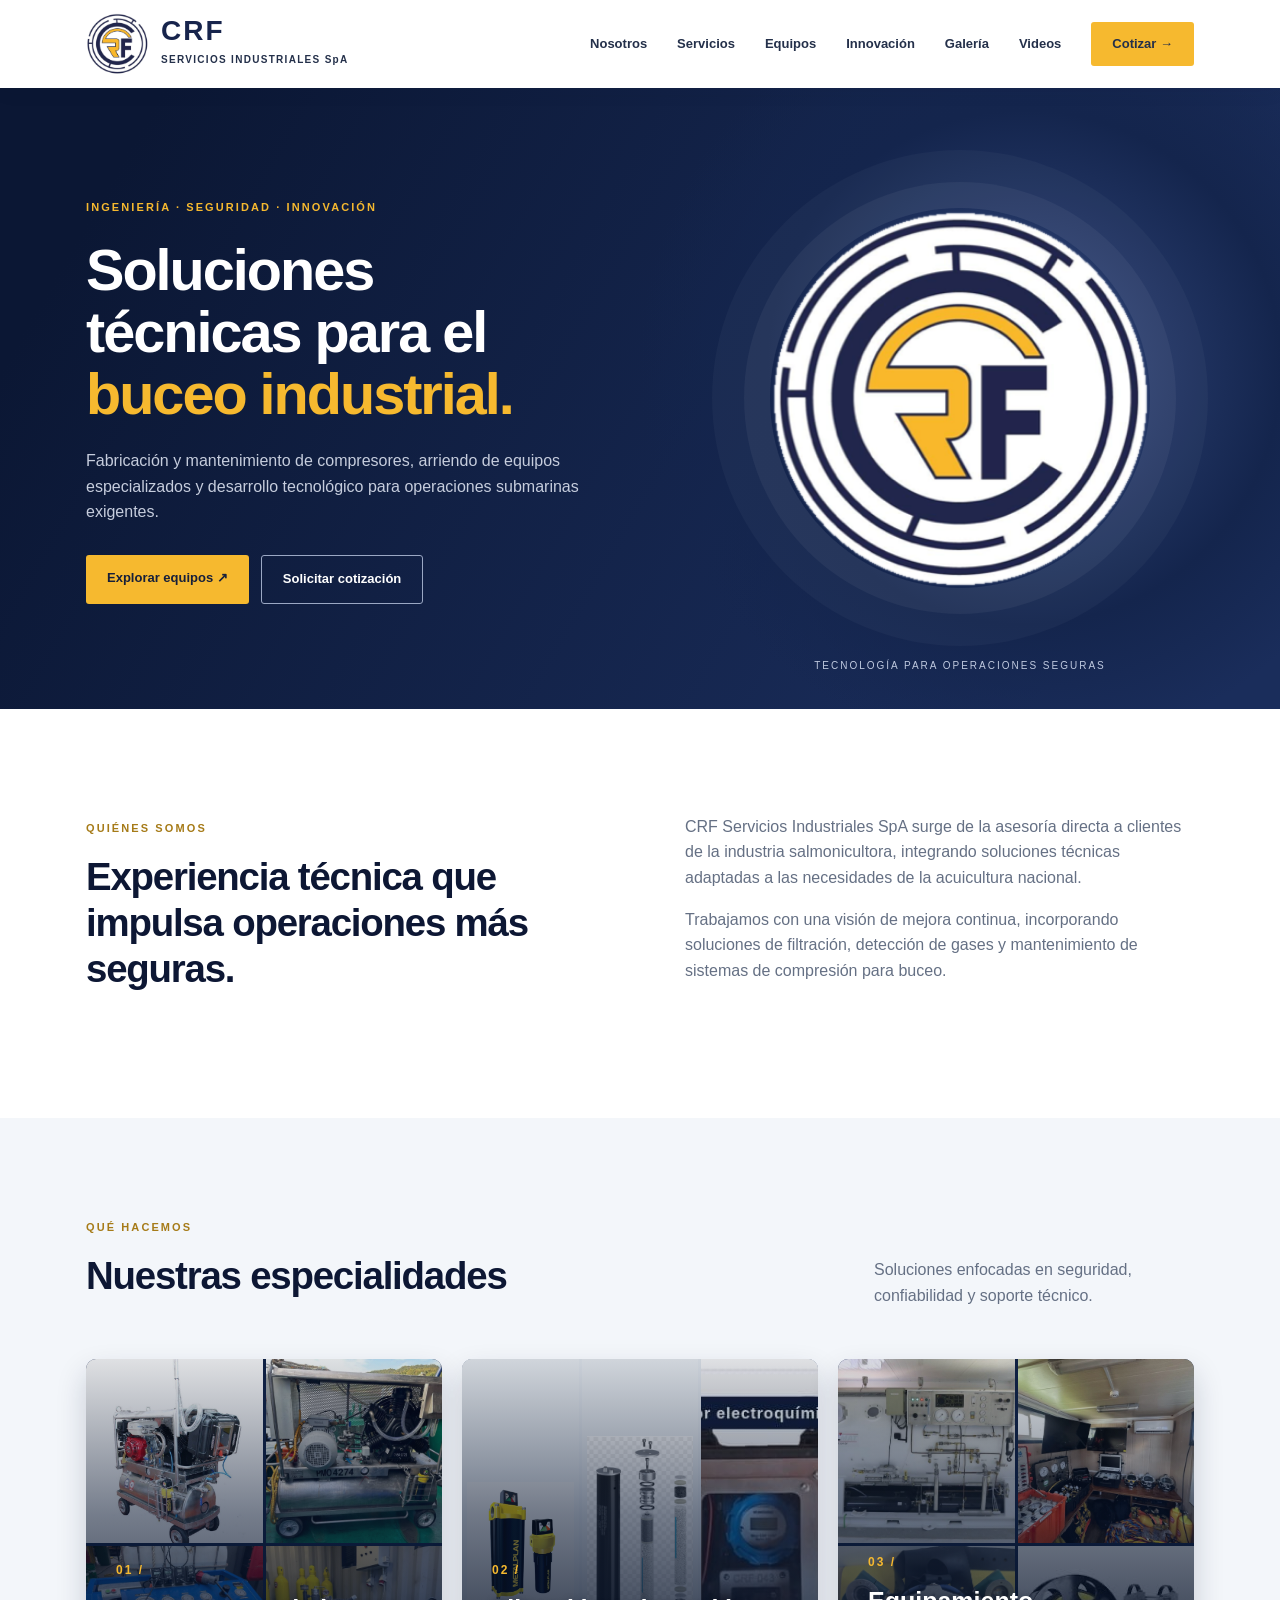
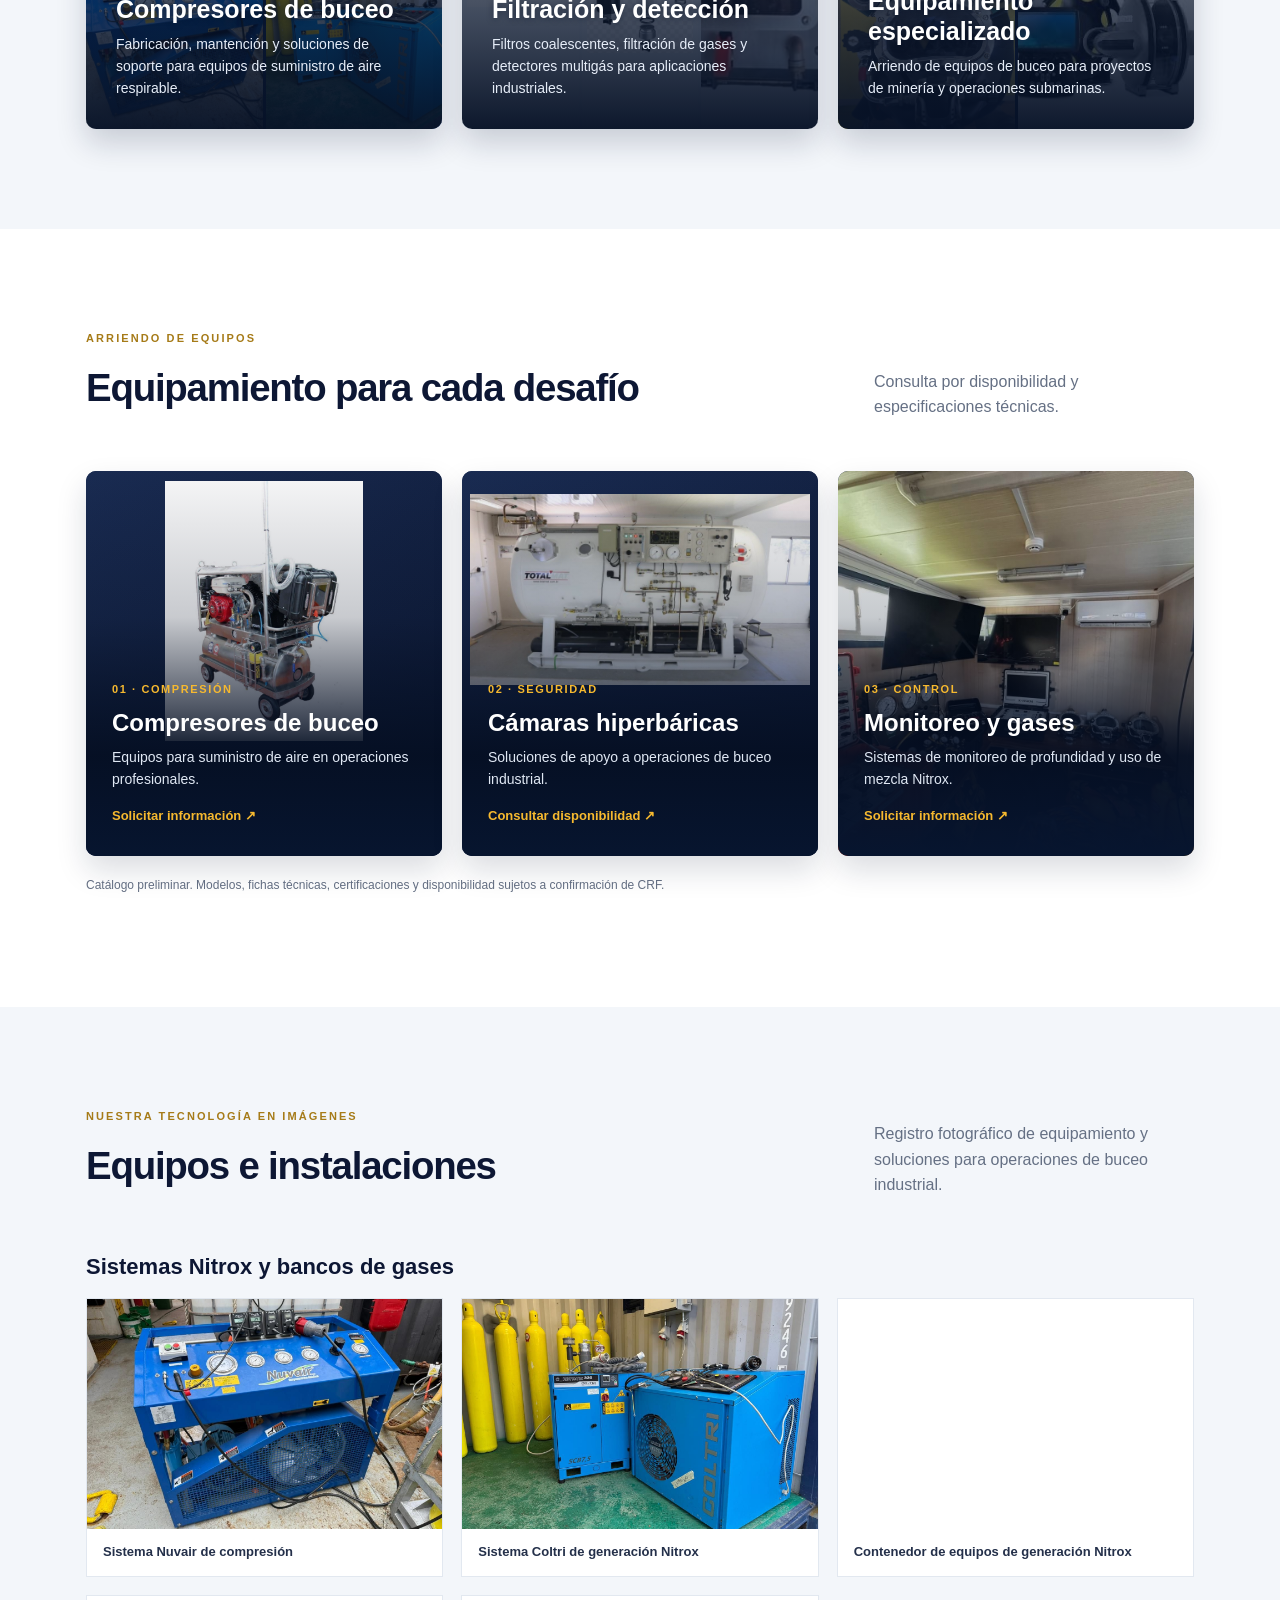
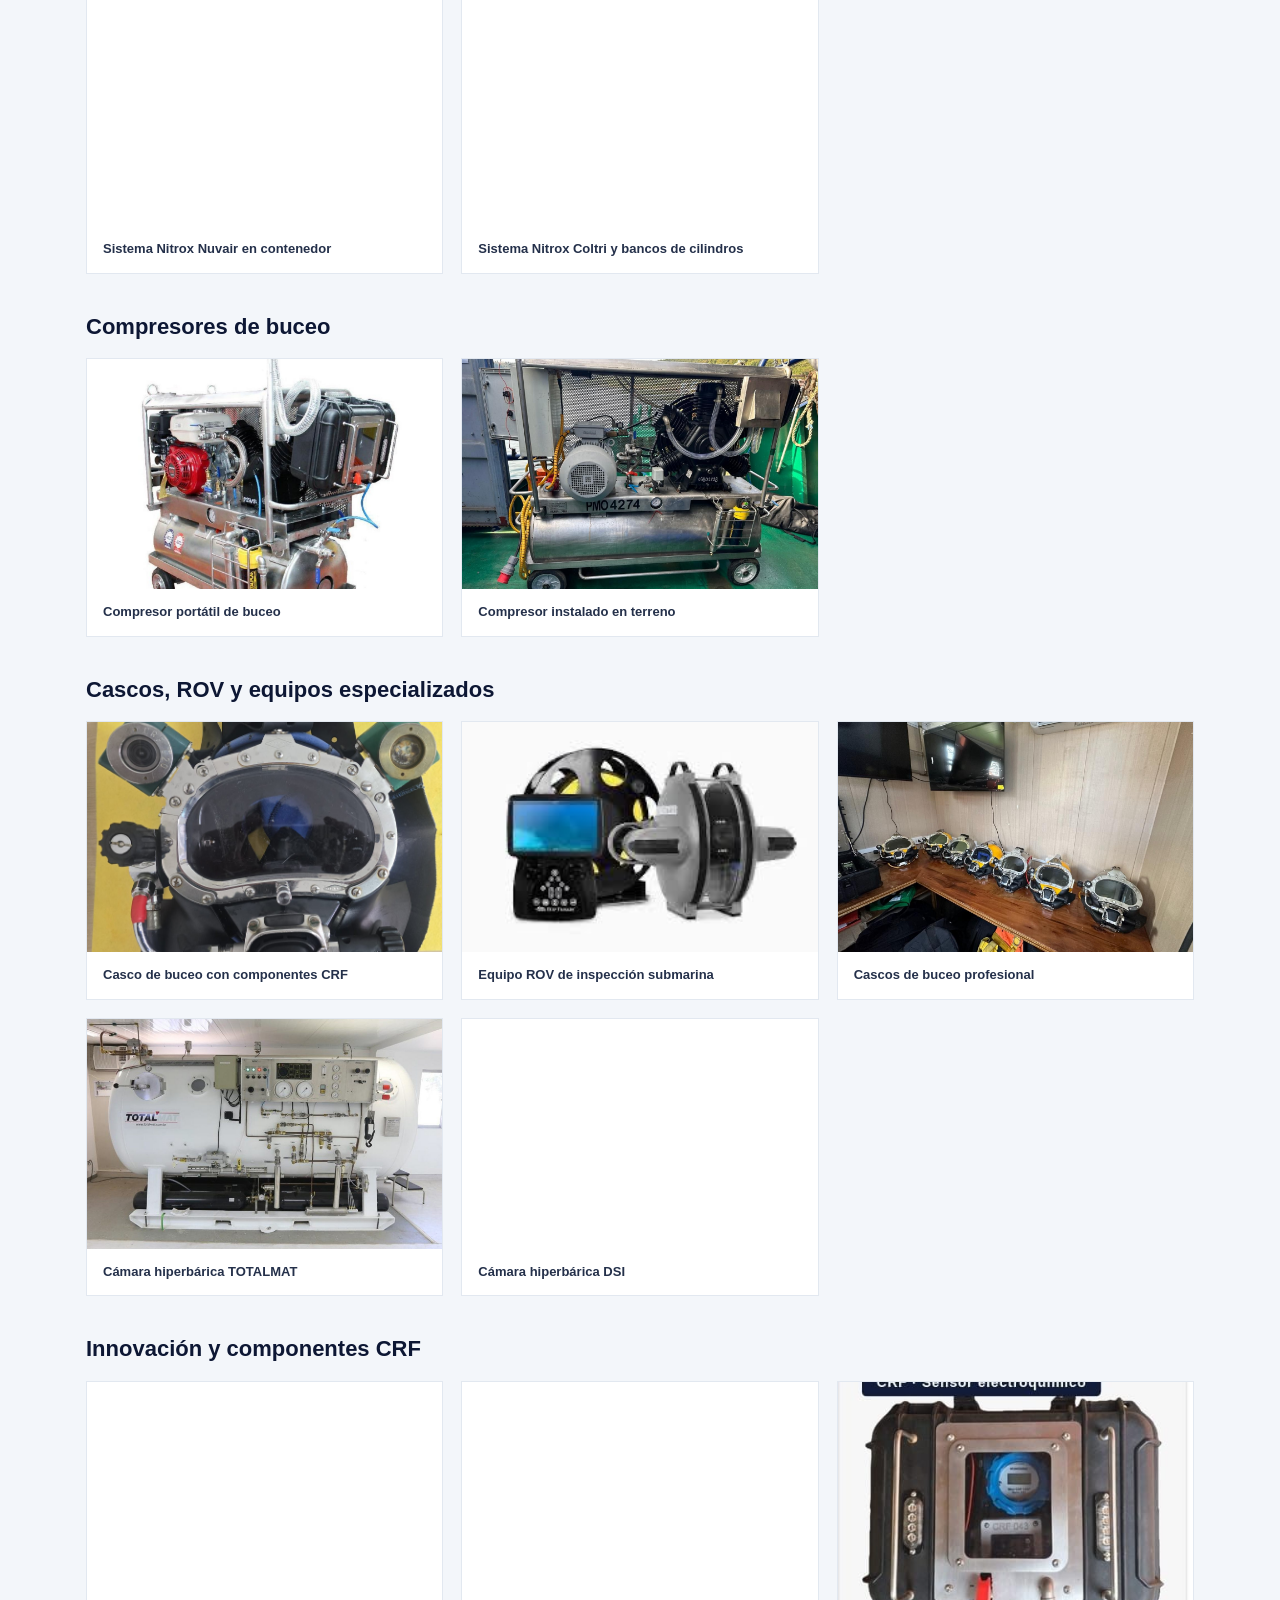
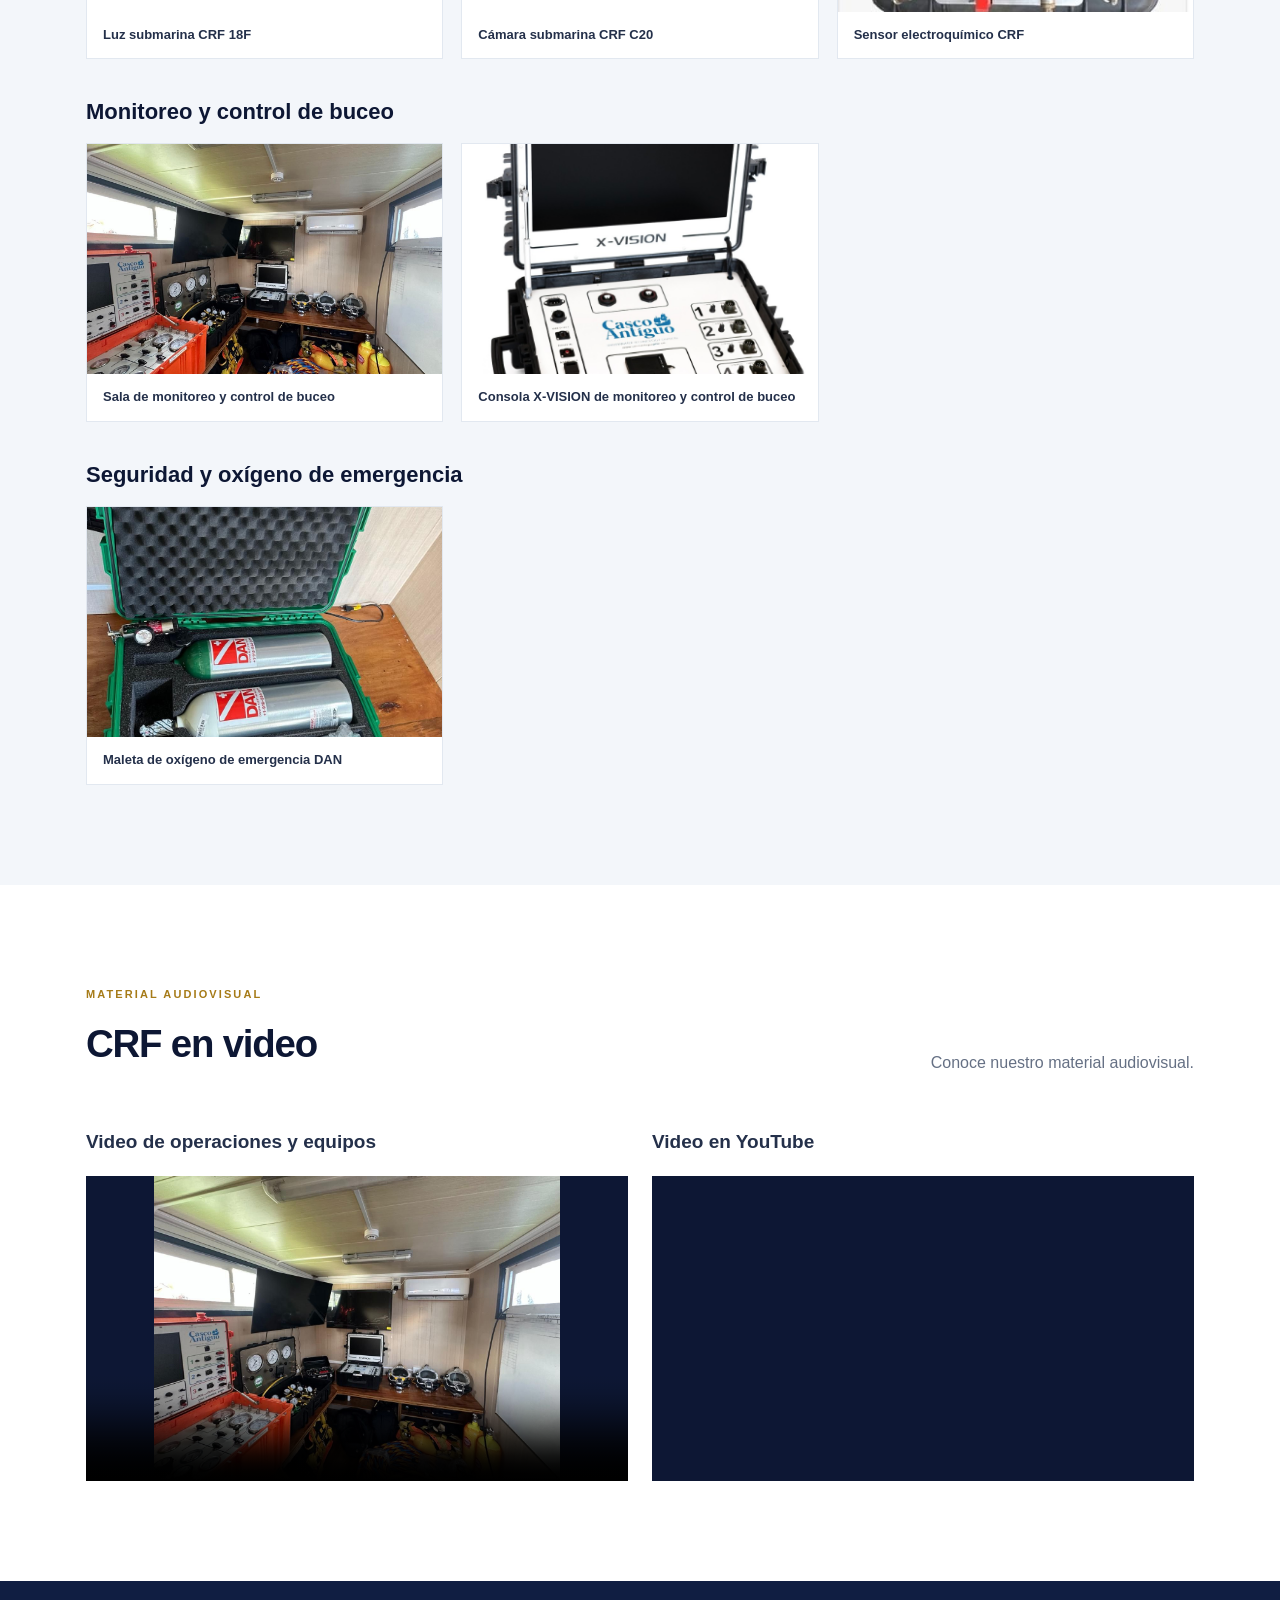
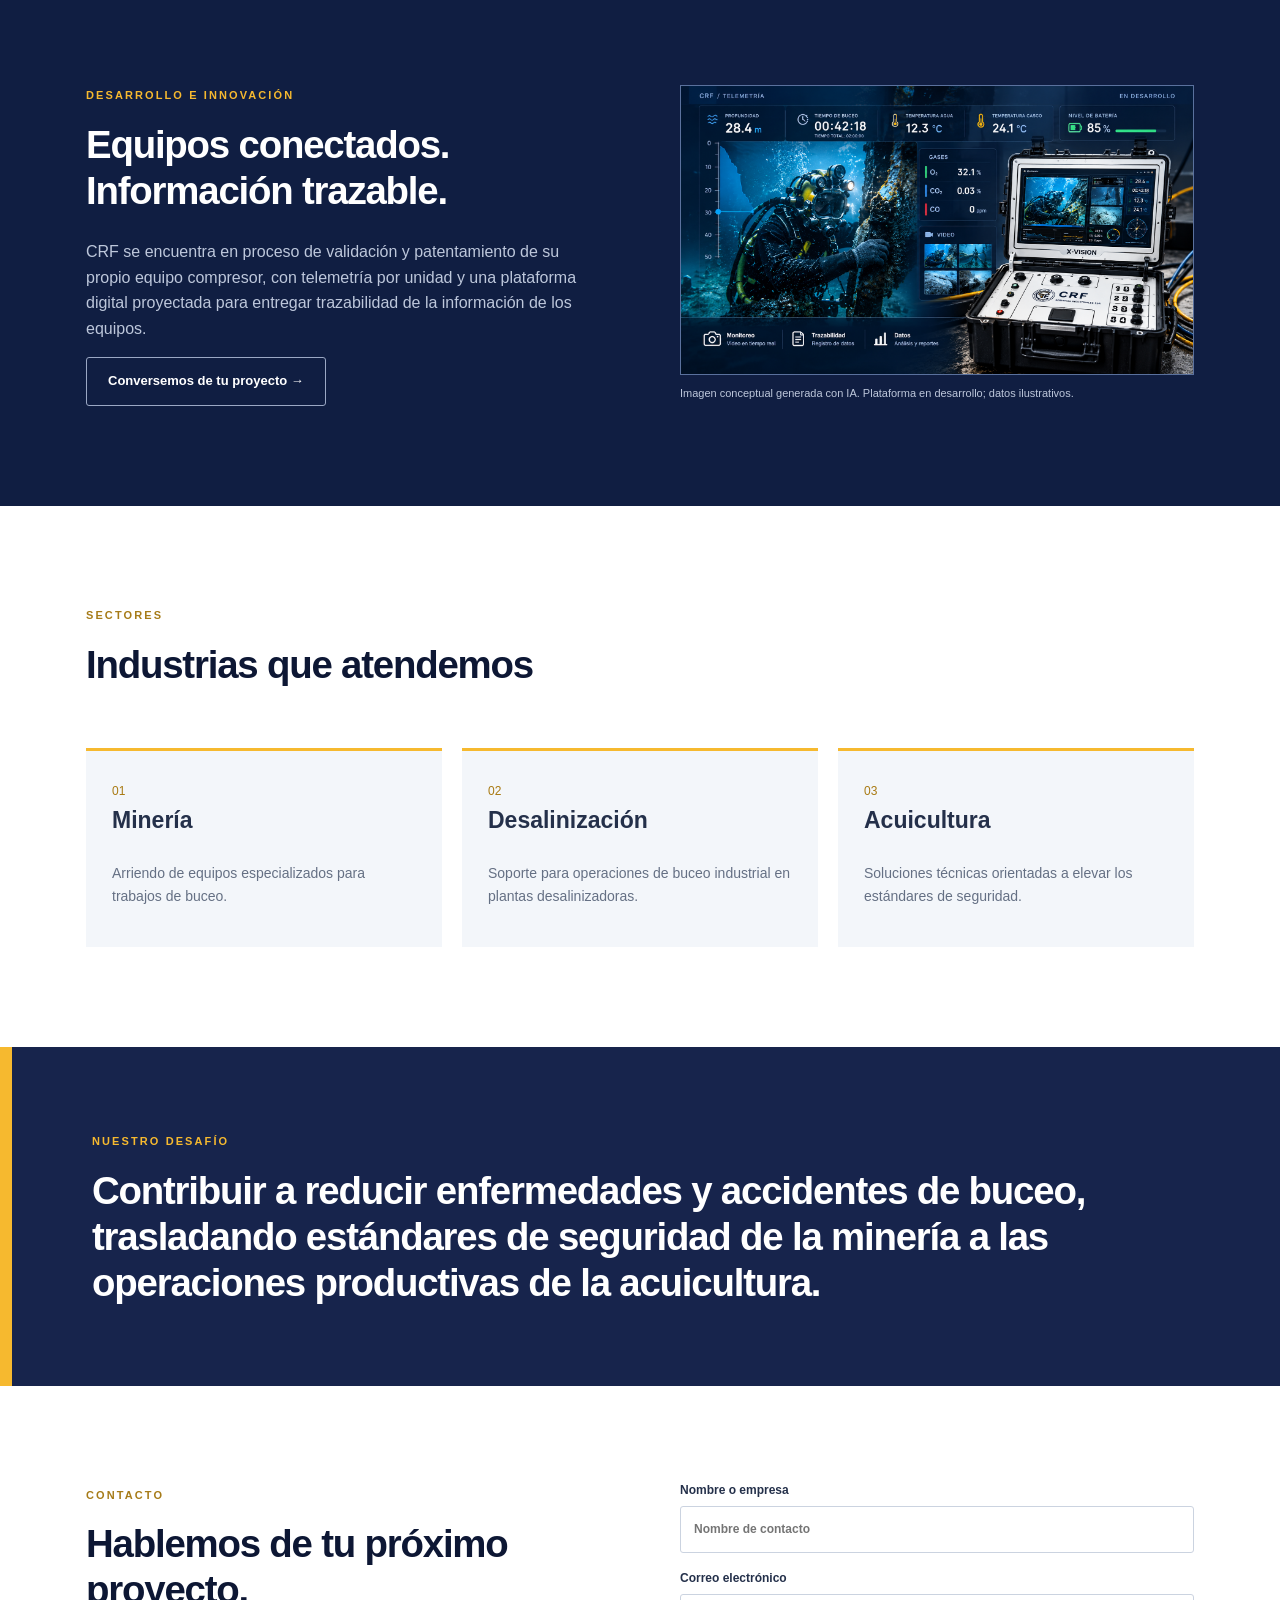
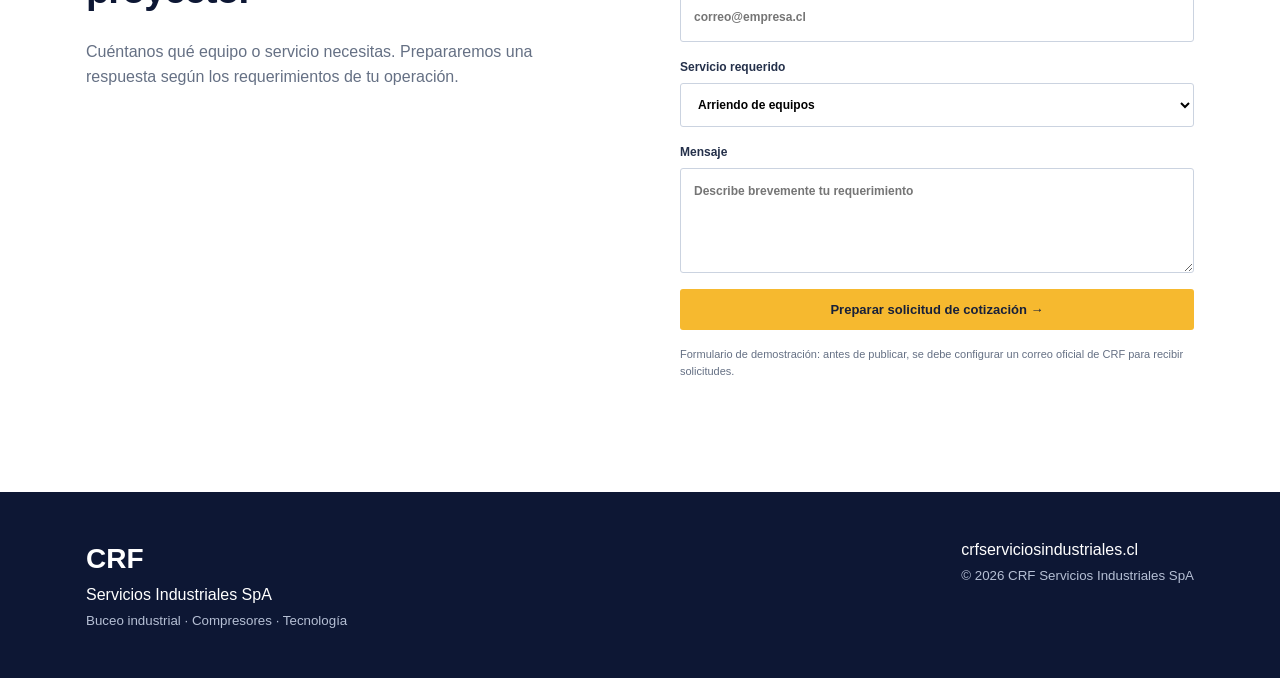
==== index.html @ ddd0cdd2 "Corrección nombres sistemas de filtración Coltri y METALPLAN" ====
<!DOCTYPE html>

<html lang="es"><head><meta charset="utf-8"/><meta content="width=device-width,initial-scale=1" name="viewport"/><meta content="CRF Servicios Industriales SpA: soluciones de buceo industrial, arriendo de equipos, compresores e innovación para minería, desalinizadoras y acuicultura." name="description"/><title>CRF Servicios Industriales SpA | Soluciones para buceo industrial</title><link href="logo-crf.png" rel="icon" type="image/png"/><link href="styles.css" rel="stylesheet"/></head>
<body><header class="header"><a class="brand" href="#inicio"><img alt="Logotipo CRF" src="logo-crf.png"/><span><b>CRF</b><small>SERVICIOS INDUSTRIALES SpA</small></span></a><button aria-expanded="false" aria-label="Abrir menú" class="menu">☰</button><nav id="nav"><a href="#nosotros">Nosotros</a><a href="#servicios">Servicios</a><a href="#equipos">Equipos</a><a href="#innovacion">Innovación</a><a href="#galeria">Galería</a><a href="#videos">Videos</a><a class="navcta" href="#contacto">Cotizar →</a></nav></header>
<main><section class="hero" id="inicio"><div class="hero-content"><span class="eyebrow">INGENIERÍA · SEGURIDAD · INNOVACIÓN</span><h1>Soluciones técnicas para el <em>buceo industrial.</em></h1><p>Fabricación y mantenimiento de compresores, arriendo de equipos especializados y desarrollo tecnológico para operaciones submarinas exigentes.</p><div class="actions"><a class="btn primary" href="#equipos">Explorar equipos ↗</a><a class="btn outline" href="#contacto">Solicitar cotización</a></div></div><div aria-hidden="true" class="hero-art"><div class="official-logo"><img alt="" src="logo-crf.png"/></div><span class="art-tag">TECNOLOGÍA PARA OPERACIONES SEGURAS</span></div></section>
<section class="intro wrap" id="nosotros"><div><span class="eyebrow dark">QUIÉNES SOMOS</span><h2>Experiencia técnica que impulsa operaciones más seguras.</h2></div><div><p>CRF Servicios Industriales SpA surge de la asesoría directa a clientes de la industria salmonicultora, integrando soluciones técnicas adaptadas a las necesidades de la acuicultura nacional.</p><p>Trabajamos con una visión de mejora continua, incorporando soluciones de filtración, detección de gases y mantenimiento de sistemas de compresión para buceo.</p></div></section>
<section class="section pale" id="servicios"><div class="wrap"><div class="sectionhead"><div><span class="eyebrow dark">QUÉ HACEMOS</span><h2>Nuestras especialidades</h2></div><p>Soluciones enfocadas en seguridad, confiabilidad y soporte técnico.</p></div><div class="cards"><article class="card service-photo-card"><div class="service-collage"><img alt="" loading="lazy" src="compresor-portatil.jpg"/><img alt="" loading="lazy" src="compresor-terreno.jpg"/><img alt="" loading="lazy" src="nitrox-nuvair.jpg"/><img alt="" loading="lazy" src="nitrox-coltri.jpg"/></div><span class="number">01 /</span><div class="symbol">◉</div><h3>Compresores de buceo</h3><p>Fabricación, mantención y soluciones de soporte para equipos de suministro de aire respirable.</p></article><article class="card service-photo-card"><div class="service-collage filtracion-metalplan"><img alt="Sistema de filtración METALPLAN" title="Sistema de filtración METALPLAN" loading="lazy" src="filtro-metalplan-equipos.png"/><img alt="Sistema de filtración Coltri - componentes internos y elementos filtrantes" title="Sistema de filtración Coltri" loading="lazy" src="filtro-metalplan-despiece.png"/><img alt="Sensor electroquímico CRF" loading="lazy" src="sensor-electroquimico-crf.jpg"/></div><span class="number">02 /</span><div class="symbol">▤</div><h3>Filtración y detección</h3><p>Filtros coalescentes, filtración de gases y detectores multigás para aplicaciones industriales.</p></article><article class="card service-photo-card"><div class="service-collage"><img alt="" loading="lazy" src="camara-hiperbarica.jpg"/><img alt="" loading="lazy" src="sala-control-buceo.jpg"/><img alt="" loading="lazy" src="casco-componentes-crf.jpg"/><img alt="" loading="lazy" src="rov-deep-trekker.jpg"/></div><span class="number">03 /</span><div class="symbol">≋</div><h3>Equipamiento especializado</h3><p>Arriendo de equipos de buceo para proyectos de minería y operaciones submarinas.</p></article></div></div></section>
<section class="section wrap" id="equipos"><div class="sectionhead"><div><span class="eyebrow dark">ARRIENDO DE EQUIPOS</span><h2>Equipamiento para cada desafío</h2></div><p>Consulta por disponibilidad y especificaciones técnicas.</p></div><div class="equipment"><article class="equipment-photo-card"><div class="equipment-visual"><img alt="Compresor portátil de buceo" loading="lazy" src="compresor-portatil.jpg"/></div><div class="equipment-body"><span>01 · COMPRESIÓN</span><h3>Compresores de buceo</h3><p>Equipos para suministro de aire en operaciones profesionales.</p><a href="#contacto">Solicitar información ↗</a></div></article><article class="equipment-photo-card"><div class="equipment-visual"><img alt="Cámara hiperbárica" loading="lazy" src="camara-hiperbarica.jpg"/></div><div class="equipment-body"><span>02 · SEGURIDAD</span><h3>Cámaras hiperbáricas</h3><p>Soluciones de apoyo a operaciones de buceo industrial.</p><a href="#contacto">Consultar disponibilidad ↗</a></div></article><article class="equipment-photo-card"><div class="equipment-visual"><img alt="Sala de monitoreo de buceo" loading="lazy" src="sala-control-buceo.jpg"/></div><div class="equipment-body"><span>03 · CONTROL</span><h3>Monitoreo y gases</h3><p>Sistemas de monitoreo de profundidad y uso de mezcla Nitrox.</p><a href="#contacto">Solicitar información ↗</a></div></article></div><p class="disclaimer">Catálogo preliminar. Modelos, fichas técnicas, certificaciones y disponibilidad sujetos a confirmación de CRF.</p></section>
<section class="section pale" id="galeria"><div class="wrap"><div class="sectionhead"><div><span class="eyebrow dark">NUESTRA TECNOLOGÍA EN IMÁGENES</span><h2>Equipos e instalaciones</h2></div><p>Registro fotográfico de equipamiento y soluciones para operaciones de buceo industrial.</p></div><h3 class="gallery-heading">Sistemas Nitrox y bancos de gases</h3><div class="photo-grid"><figure class="photo-card"><img alt="Sistema Nuvair de compresión" decoding="async" loading="lazy" src="nitrox-nuvair.jpg"/><figcaption>Sistema Nuvair de compresión</figcaption></figure><figure class="photo-card"><img alt="Sistema Coltri de generación Nitrox" decoding="async" loading="lazy" src="nitrox-coltri.jpg"/><figcaption>Sistema Coltri de generación Nitrox</figcaption></figure><figure class="photo-card"><img alt="Contenedor de equipos de generación Nitrox" decoding="async" loading="lazy" src="contenedor-nitrox-equipos.jpg"/><figcaption>Contenedor de equipos de generación Nitrox</figcaption></figure><figure class="photo-card"><img alt="Sistema Nitrox Nuvair en contenedor" decoding="async" loading="lazy" src="contenedor-nitrox-nuvair.jpg"/><figcaption>Sistema Nitrox Nuvair en contenedor</figcaption></figure><figure class="photo-card"><img alt="Sistema Nitrox Coltri y bancos de cilindros" decoding="async" loading="lazy" src="contenedor-coltri-2.jpg"/><figcaption>Sistema Nitrox Coltri y bancos de cilindros</figcaption></figure></div><h3 class="gallery-heading">Compresores de buceo</h3><div class="photo-grid"><figure class="photo-card"><img alt="Compresor portátil de buceo" decoding="async" loading="lazy" src="compresor-portatil.jpg"/><figcaption>Compresor portátil de buceo</figcaption></figure><figure class="photo-card"><img alt="Compresor instalado en terreno" decoding="async" loading="lazy" src="compresor-terreno.jpg"/><figcaption>Compresor instalado en terreno</figcaption></figure></div><h3 class="gallery-heading">Cascos, ROV y equipos especializados</h3><div class="photo-grid"><figure class="photo-card"><img alt="Casco de buceo con componentes CRF" decoding="async" loading="lazy" src="casco-componentes-crf.jpg"/><figcaption>Casco de buceo con componentes CRF</figcaption></figure><figure class="photo-card"><img alt="Equipo ROV de inspección submarina" decoding="async" loading="lazy" src="rov-deep-trekker.jpg"/><figcaption>Equipo ROV de inspección submarina</figcaption></figure><figure class="photo-card"><img alt="Cascos de buceo profesional" decoding="async" loading="lazy" src="cascos-profesionales.jpg"/><figcaption>Cascos de buceo profesional</figcaption></figure><figure class="photo-card"><img alt="Cámara hiperbárica TOTALMAT" decoding="async" loading="lazy" src="camara-hiperbarica.jpg"/><figcaption>Cámara hiperbárica TOTALMAT</figcaption></figure><figure class="photo-card"><img alt="Cámara hiperbárica DSI" decoding="async" loading="lazy" src="camara-dsi.png"/><figcaption>Cámara hiperbárica DSI</figcaption></figure></div><h3 class="gallery-heading">Innovación y componentes CRF</h3><div class="photo-grid"><figure class="photo-card"><img alt="Luz submarina CRF 18F" decoding="async" loading="lazy" src="crf-componente-c18.jpg"/><figcaption>Luz submarina CRF 18F</figcaption></figure><figure class="photo-card"><img alt="Cámara submarina CRF C20" decoding="async" loading="lazy" src="crf-componente-c20.jpg"/><figcaption>Cámara submarina CRF C20</figcaption></figure><figure class="photo-card"><img alt="Sensor electroquímico CRF" decoding="async" loading="lazy" src="sensor-electroquimico-crf.jpg"/><figcaption>Sensor electroquímico CRF</figcaption></figure></div><h3 class="gallery-heading">Monitoreo y control de buceo</h3><div class="photo-grid"><figure class="photo-card"><img alt="Sala de monitoreo y control de buceo" decoding="async" loading="lazy" src="sala-control-buceo.jpg"/><figcaption>Sala de monitoreo y control de buceo</figcaption></figure><figure class="photo-card"><img alt="Consola X-VISION de monitoreo y control de buceo" decoding="async" loading="lazy" src="control-xvision.png"/><figcaption>Consola X-VISION de monitoreo y control de buceo</figcaption></figure></div><h3 class="gallery-heading">Seguridad y oxígeno de emergencia</h3><div class="photo-grid"><figure class="photo-card"><img alt="Maleta de oxígeno de emergencia DAN" decoding="async" loading="lazy" src="maleta-oxigeno-dan.jpg"/><figcaption>Maleta de oxígeno de emergencia DAN</figcaption></figure></div></div></section><section class="section wrap" id="videos"><div class="sectionhead"><div><span class="eyebrow dark">MATERIAL AUDIOVISUAL</span><h2>CRF en video</h2></div><p>Conoce nuestro material audiovisual.</p></div><div class="video-grid"><article><h3>Video de operaciones y equipos</h3><video controls="" playsinline="" poster="sala-control-buceo.jpg" preload="none"><source src="video-crf.mp4" type="video/mp4"/>Tu navegador no admite este video.</video></article><article><h3>Video en YouTube</h3><div class="video-frame"><iframe allow="accelerometer; autoplay; clipboard-write; encrypted-media; gyroscope; picture-in-picture; web-share" allowfullscreen="" loading="lazy" referrerpolicy="strict-origin-when-cross-origin" src="https://www.youtube-nocookie.com/embed/SJFTPEprJG4" title="Video CRF en YouTube"></iframe></div></article></div></section><section class="innovation" id="innovacion"><div class="wrap innovation-grid"><div><span class="eyebrow">DESARROLLO E INNOVACIÓN</span><h2>Equipos conectados. Información trazable.</h2><p>CRF se encuentra en proceso de validación y patentamiento de su propio equipo compresor, con telemetría por unidad y una plataforma digital proyectada para entregar trazabilidad de la información de los equipos.</p><a class="btn outline" href="#contacto">Conversemos de tu proyecto →</a></div><div class="telemetry telemetry-image"><img alt="Visualización conceptual de telemetría: profundidad, tiempo de buceo, temperatura y datos operativos" src="telemetria-conceptual.png"/><p class="concept-note">Imagen conceptual generada con IA. Plataforma en desarrollo; datos ilustrativos.</p></div></div></section>
<section class="section wrap"><div class="sectionhead"><div><span class="eyebrow dark">SECTORES</span><h2>Industrias que atendemos</h2></div></div><div class="industries"><div><span>01</span><h3>Minería</h3><p>Arriendo de equipos especializados para trabajos de buceo.</p></div><div><span>02</span><h3>Desalinización</h3><p>Soporte para operaciones de buceo industrial en plantas desalinizadoras.</p></div><div><span>03</span><h3>Acuicultura</h3><p>Soluciones técnicas orientadas a elevar los estándares de seguridad.</p></div></div></section>
<section class="mission"><div class="wrap"><span class="eyebrow">NUESTRO DESAFÍO</span><h2>Contribuir a reducir enfermedades y accidentes de buceo, trasladando estándares de seguridad de la minería a las operaciones productivas de la acuicultura.</h2></div></section>
<section class="section wrap contact" id="contacto"><div><span class="eyebrow dark">CONTACTO</span><h2>Hablemos de tu próximo proyecto.</h2><p>Cuéntanos qué equipo o servicio necesitas. Prepararemos una respuesta según los requerimientos de tu operación.</p></div><form id="contact-form"><label>Nombre o empresa<input name="nombre" placeholder="Nombre de contacto" required=""/></label><label>Correo electrónico<input name="correo" placeholder="correo@empresa.cl" required="" type="email"/></label><label>Servicio requerido<select name="servicio"><option>Arriendo de equipos</option><option>Compresores y mantenimiento</option><option>Filtración y detección de gases</option><option>Proyecto industrial</option><option>Otro servicio</option></select></label><label>Mensaje<textarea name="mensaje" placeholder="Describe brevemente tu requerimiento" required="" rows="4"></textarea></label><button class="btn primary" type="submit">Preparar solicitud de cotización →</button><p class="formnote">Formulario de demostración: antes de publicar, se debe configurar un correo oficial de CRF para recibir solicitudes.</p></form></section></main>
<footer><div class="wrap footergrid"><div><strong>CRF</strong><p>Servicios Industriales SpA</p><small>Buceo industrial · Compresores · Tecnología</small></div><div><p>crfserviciosindustriales.cl</p><small>© <span id="year"></span> CRF Servicios Industriales SpA</small></div></div></footer><script src="script.js"></script></body></html>
---- styles.css ----
:root{--navy:#17244c;--dark:#0d1734;--gold:#f6b92f;--text:#24304a;--muted:#657084;--pale:#f3f6fa}*{box-sizing:border-box}html{scroll-behavior:smooth}body{margin:0;font-family:Arial,Helvetica,sans-serif;color:var(--text);line-height:1.6}a{text-decoration:none;color:inherit}.wrap{max-width:1160px;margin:auto;padding-left:26px;padding-right:26px}.header{height:88px;display:flex;align-items:center;justify-content:space-between;padding:0 max(26px,calc((100vw - 1108px)/2));background:white;position:sticky;top:0;z-index:10;box-shadow:0 2px 20px #0c193510}.brand{display:flex;align-items:center;gap:12px}.brand img{height:63px;width:63px;object-fit:contain}.brand b{font-size:28px;letter-spacing:2px;color:var(--navy);display:block;line-height:1}.brand small{font-size:10px;font-weight:700;letter-spacing:1.3px}nav{display:flex;align-items:center;gap:30px;font-size:13px;font-weight:700}nav a:hover{color:#b17c08}.navcta{background:var(--gold);padding:12px 21px;border-radius:3px}.menu{display:none}.hero{min-height:580px;background:linear-gradient(120deg,#0b1734 10%,#1a2d5b 85%);color:white;display:grid;grid-template-columns:1fr 1fr;overflow:hidden}.hero-content{max-width:610px;padding:105px 30px 105px max(26px,calc((100vw - 1108px)/2));z-index:1}.eyebrow{color:var(--gold);font-size:11px;font-weight:800;letter-spacing:2.1px}.eyebrow.dark{color:#a67b18}h1,h2,h3,p{margin-top:0}h1{font-size:clamp(42px,4.5vw,68px);line-height:1.08;letter-spacing:-2px;margin:20px 0 23px}h1 em{font-style:normal;color:var(--gold)}.hero p{color:#c6cddd;max-width:510px}.actions{display:flex;gap:12px;margin-top:30px;flex-wrap:wrap}.btn{display:inline-block;border:0;border-radius:3px;padding:13px 21px;font-weight:800;font-size:13px;cursor:pointer}.primary{background:var(--gold);color:#17203a}.outline{border:1px solid #9ba8c4;color:white;background:transparent}.hero-art{position:relative;display:grid;place-items:center;background:radial-gradient(circle at 60% 45%,#344a80 0,#14254d 50%,transparent 75%)}.rings{height:370px;width:370px;border:2px solid #ffffff40;border-radius:50%;display:grid;place-items:center;box-shadow:0 0 0 35px #ffffff08,0 0 0 75px #ffffff05}.core{width:280px;height:280px;border:30px solid var(--gold);border-left-color:#ffffff25;border-radius:50%;display:flex;align-items:center;justify-content:center;flex-direction:column;font-size:70px;font-weight:900;letter-spacing:-5px}.core span{font-size:11px;letter-spacing:4px}.art-tag{position:absolute;bottom:35px;font-size:10px;letter-spacing:2px;color:#bfc9df}.intro{display:grid;grid-template-columns:1fr 1fr;gap:90px;padding-top:105px;padding-bottom:100px}.intro p{color:var(--muted)}h2{font-size:clamp(30px,3vw,44px);line-height:1.2;letter-spacing:-1.2px;margin:15px 0 25px;color:var(--dark)}.section{padding-top:95px;padding-bottom:100px}.pale{background:var(--pale)}.sectionhead{display:flex;align-items:end;justify-content:space-between;gap:40px;margin-bottom:35px}.sectionhead p{max-width:320px;color:var(--muted)}.cards,.equipment,.industries{display:grid;grid-template-columns:repeat(3,1fr);gap:20px}.card{background:white;border:1px solid #e6eaf1;padding:32px;min-height:275px}.number,.equipment-body span{font-size:11px;letter-spacing:1.6px;font-weight:800;color:#a87911}.symbol{font-size:48px;color:var(--navy);margin:25px 0 10px}.card h3,.equipment h3{font-size:21px;color:var(--dark);line-height:1.2}.card p,.equipment p{font-size:14px;color:var(--muted)}.equipment article{border:1px solid #e5e9ef}.equipment-visual{height:190px;background:linear-gradient(145deg,#172650,#354b7e);color:var(--gold);display:grid;place-items:center;font-size:100px}.equipment-body{padding:24px}.equipment-body a{font-size:13px;font-weight:800;color:var(--navy)}.disclaimer{font-size:12px;color:var(--muted);margin-top:20px}.innovation{background:#101e42;color:white;padding:100px 0}.innovation-grid{display:grid;grid-template-columns:1fr 1fr;gap:80px;align-items:center}.innovation h2,.mission h2{color:white}.innovation p{color:#bdc7db}.telemetry{border:1px solid #5a719d;background:#1b2d55;padding:30px;min-height:330px}.telemetry-top,.telemetry-bottom{display:flex;justify-content:space-between;gap:12px;font-size:10px;letter-spacing:1px;color:#a7b8d5}.pulse{text-align:center;font-size:140px;color:var(--gold);line-height:1.8}.industries>div{border-top:3px solid var(--gold);padding:26px;background:var(--pale)}.industries span{font-size:12px;color:#a87911}.industries h3{font-size:23px}.industries p{color:var(--muted);font-size:14px}.mission{background:var(--navy);padding:80px 0;border-left:12px solid var(--gold)}.mission h2{max-width:1000px;font-size:clamp(27px,3vw,39px);margin-bottom:0}.contact{display:grid;grid-template-columns:1fr 1fr;gap:80px}.contact p{color:var(--muted)}form{display:grid;gap:16px}label{font-size:12px;font-weight:800;display:grid;gap:6px}input,textarea,select{font:inherit;padding:13px;border:1px solid #cbd3e0;border-radius:3px;width:100%;background:white}form .btn{text-align:center}.formnote{font-size:11px}footer{background:#0d1734;color:white;padding:45px 0}.footergrid{display:flex;justify-content:space-between;gap:20px}footer strong{font-size:28px}footer p{margin:0}footer small{color:#b5bfd4}@media(max-width:800px){.header{height:75px}.brand img{height:52px;width:52px}.menu{display:block;background:transparent;border:0;font-size:27px;color:var(--navy)}nav{display:none;position:absolute;top:75px;left:0;right:0;background:white;padding:24px;flex-direction:column;align-items:start;box-shadow:0 10px 20px #0002}nav.open{display:flex}.hero{grid-template-columns:1fr}.hero-content{padding:75px 26px}.hero-art{min-height:300px}.rings{height:220px;width:220px}.core{height:170px;width:170px;border-width:18px;font-size:45px}.core span{font-size:8px}.intro,.innovation-grid,.contact{grid-template-columns:1fr;gap:30px}.intro{padding-top:75px;padding-bottom:70px}.section{padding-top:70px;padding-bottom:70px}.cards,.equipment,.industries{grid-template-columns:1fr}.sectionhead{display:block}.footergrid{display:block}}

/* Logotipo oficial CRF */
.official-logo{width:min(380px,78%);aspect-ratio:1;background:transparent;border-radius:50%;display:grid;place-items:center;padding:0;box-shadow:0 0 0 26px #ffffff0c,0 0 0 58px #ffffff08}
.official-logo img{width:100%;height:100%;object-fit:contain;display:block}
@media(max-width:800px){.official-logo{width:min(260px,70%);padding:0}}

/* Fotografías y videos CRF: misma paleta corporativa */
.equipment-visual{overflow:hidden}.equipment-visual img{width:100%;height:100%;object-fit:cover;display:block}.gallery-heading{margin:35px 0 14px;font-size:22px;color:var(--dark)}.photo-grid{display:grid;grid-template-columns:repeat(3,minmax(0,1fr));gap:18px}.photo-card{margin:0;background:#fff;border:1px solid #e2e8f0;overflow:hidden}.photo-card img{width:100%;height:230px;object-fit:cover;display:block}.photo-card figcaption{padding:13px 16px;font-size:13px;font-weight:700;color:var(--text)}.video-grid{display:grid;grid-template-columns:repeat(2,minmax(0,1fr));gap:24px}.video-grid article{min-width:0}.video-grid h3{font-size:19px}.video-grid video,.video-frame iframe{display:block;width:100%;aspect-ratio:16/9;border:0;background:var(--dark)}.video-frame{width:100%}@media(max-width:800px){.photo-grid{grid-template-columns:repeat(2,minmax(0,1fr))}.photo-card img{height:180px}.video-grid{grid-template-columns:1fr}nav{gap:18px}}@media(max-width:480px){.photo-grid{grid-template-columns:1fr}.photo-card img{height:230px}}

/* Mejoras CRF: collage de equipos reales, fotografías completas y telemetría */
.service-collage{display:grid;grid-template-columns:repeat(2,minmax(0,1fr));gap:6px;margin-top:18px;overflow:hidden;border-radius:4px}
.service-collage img{width:100%;height:92px;object-fit:cover;background:#edf1f7;display:block}
.service-collage img:only-child{grid-column:span 2}
.equipment-visual{background:#f6f8fb}
.equipment-visual img{object-fit:contain;object-position:center center;padding:5px}
.equipment article:first-child .equipment-visual img{object-fit:contain}
.telemetry-image{padding:0;min-height:0;border:0;background:transparent}
.telemetry-image img{width:100%;height:auto;display:block;border:1px solid #5a719d}
.concept-note{font-size:11px;color:#c6cddd;margin:10px 0 0}
@media(max-width:800px){.service-collage img{height:125px}}


/* CRF: tarjetas fotográficas con imágenes originales de la empresa */
#servicios .cards{align-items:stretch}
#servicios .service-photo-card{position:relative;isolation:isolate;overflow:hidden;display:flex;flex-direction:column;justify-content:flex-end;min-height:370px;padding:30px;border:0;border-radius:10px;background:#112348;color:white;box-shadow:0 14px 30px #101b3830;transition:transform .2s ease,box-shadow .2s ease}
#servicios .service-photo-card:hover{transform:translateY(-3px);box-shadow:0 18px 38px #101b3840}
#servicios .service-photo-card .service-collage{position:absolute;inset:0;z-index:-2;display:grid;grid-template-columns:repeat(2,minmax(0,1fr));grid-auto-rows:1fr;gap:3px;margin:0;border-radius:0;width:100%;height:100%}
#servicios .service-photo-card .service-collage img{width:100%;height:100%;min-height:0;object-fit:cover;background:#162951}
#servicios .service-photo-card .service-collage img:nth-child(1):nth-last-child(2),#servicios .service-photo-card .service-collage img:nth-child(2):last-child{grid-row:1 / 3}
#servicios .service-photo-card:after{content:"";position:absolute;inset:0;z-index:-1;background:linear-gradient(180deg,rgba(7,18,39,.13) 0%,rgba(9,23,49,.56) 42%,rgba(6,17,38,.97) 100%);pointer-events:none}
#servicios .service-photo-card .number{color:var(--gold);font-size:12px;letter-spacing:2px;margin-bottom:14px}
#servicios .service-photo-card .symbol{display:none}
#servicios .service-photo-card h3{color:white;font-size:25px;margin:0 0 10px;text-shadow:0 1px 6px #07122680}
#servicios .service-photo-card p{color:#e6edf8;font-size:14px;line-height:1.55;margin:0}
/* Equipos: imagen a pantalla de tarjeta y texto superpuesto */
#equipos .equipment{align-items:stretch}
#equipos .equipment-photo-card{position:relative;isolation:isolate;display:flex;align-items:flex-end;overflow:hidden;min-height:385px;border:0;border-radius:10px;background:#112348;box-shadow:0 14px 30px #101b3826}
#equipos .equipment-photo-card .equipment-visual{position:absolute;inset:0;height:auto;display:block;z-index:-2;background:linear-gradient(145deg,#1a2c53,#0c1732)}
#equipos .equipment-photo-card .equipment-visual img{width:100%;height:100%;padding:0;object-fit:cover;object-position:center;display:block}
/* Mantener compresor completo, sin cortar la máquina */
#equipos .equipment-photo-card:first-child .equipment-visual img{object-fit:contain;object-position:center 28%;padding:10px 10px 115px}
/* Mostrar cámaras y sistemas sin recortes agresivos */
#equipos .equipment-photo-card:nth-child(2) .equipment-visual img{object-fit:contain;object-position:center 20%;padding:8px 8px 110px}
#equipos .equipment-photo-card:after{content:"";position:absolute;inset:0;z-index:-1;background:linear-gradient(180deg,rgba(5,15,35,.03) 0%,rgba(5,15,35,.22) 38%,rgba(5,15,35,.96) 74%,#07152f 100%);pointer-events:none}
#equipos .equipment-photo-card .equipment-body{padding:26px 26px 28px;width:100%;position:relative}
#equipos .equipment-photo-card .equipment-body span{color:var(--gold)}
#equipos .equipment-photo-card .equipment-body h3{color:white;font-size:24px;margin:8px 0 8px}
#equipos .equipment-photo-card .equipment-body p{color:#e0e8f4;margin-bottom:12px}
#equipos .equipment-photo-card .equipment-body a{color:var(--gold)}
@media(max-width:800px){#servicios .service-photo-card{min-height:350px}#equipos .equipment-photo-card{min-height:380px}}
@media(prefers-reduced-motion:reduce){#servicios .service-photo-card{transition:none}}

/* CRF: elementos filtrantes reales METALPLAN en la tarjeta de filtración */
#servicios .service-photo-card .service-collage.filtracion-metalplan{grid-template-columns:repeat(3,minmax(0,1fr));grid-template-rows:1fr;gap:3px;background:#e9eef4}
#servicios .service-photo-card .service-collage.filtracion-metalplan img{grid-column:auto!important;grid-row:auto!important;width:100%;height:100%;object-fit:contain;object-position:center center;background:#eef2f6;padding:5px}
#servicios .service-photo-card .service-collage.filtracion-metalplan img:last-child{object-fit:cover;padding:0}
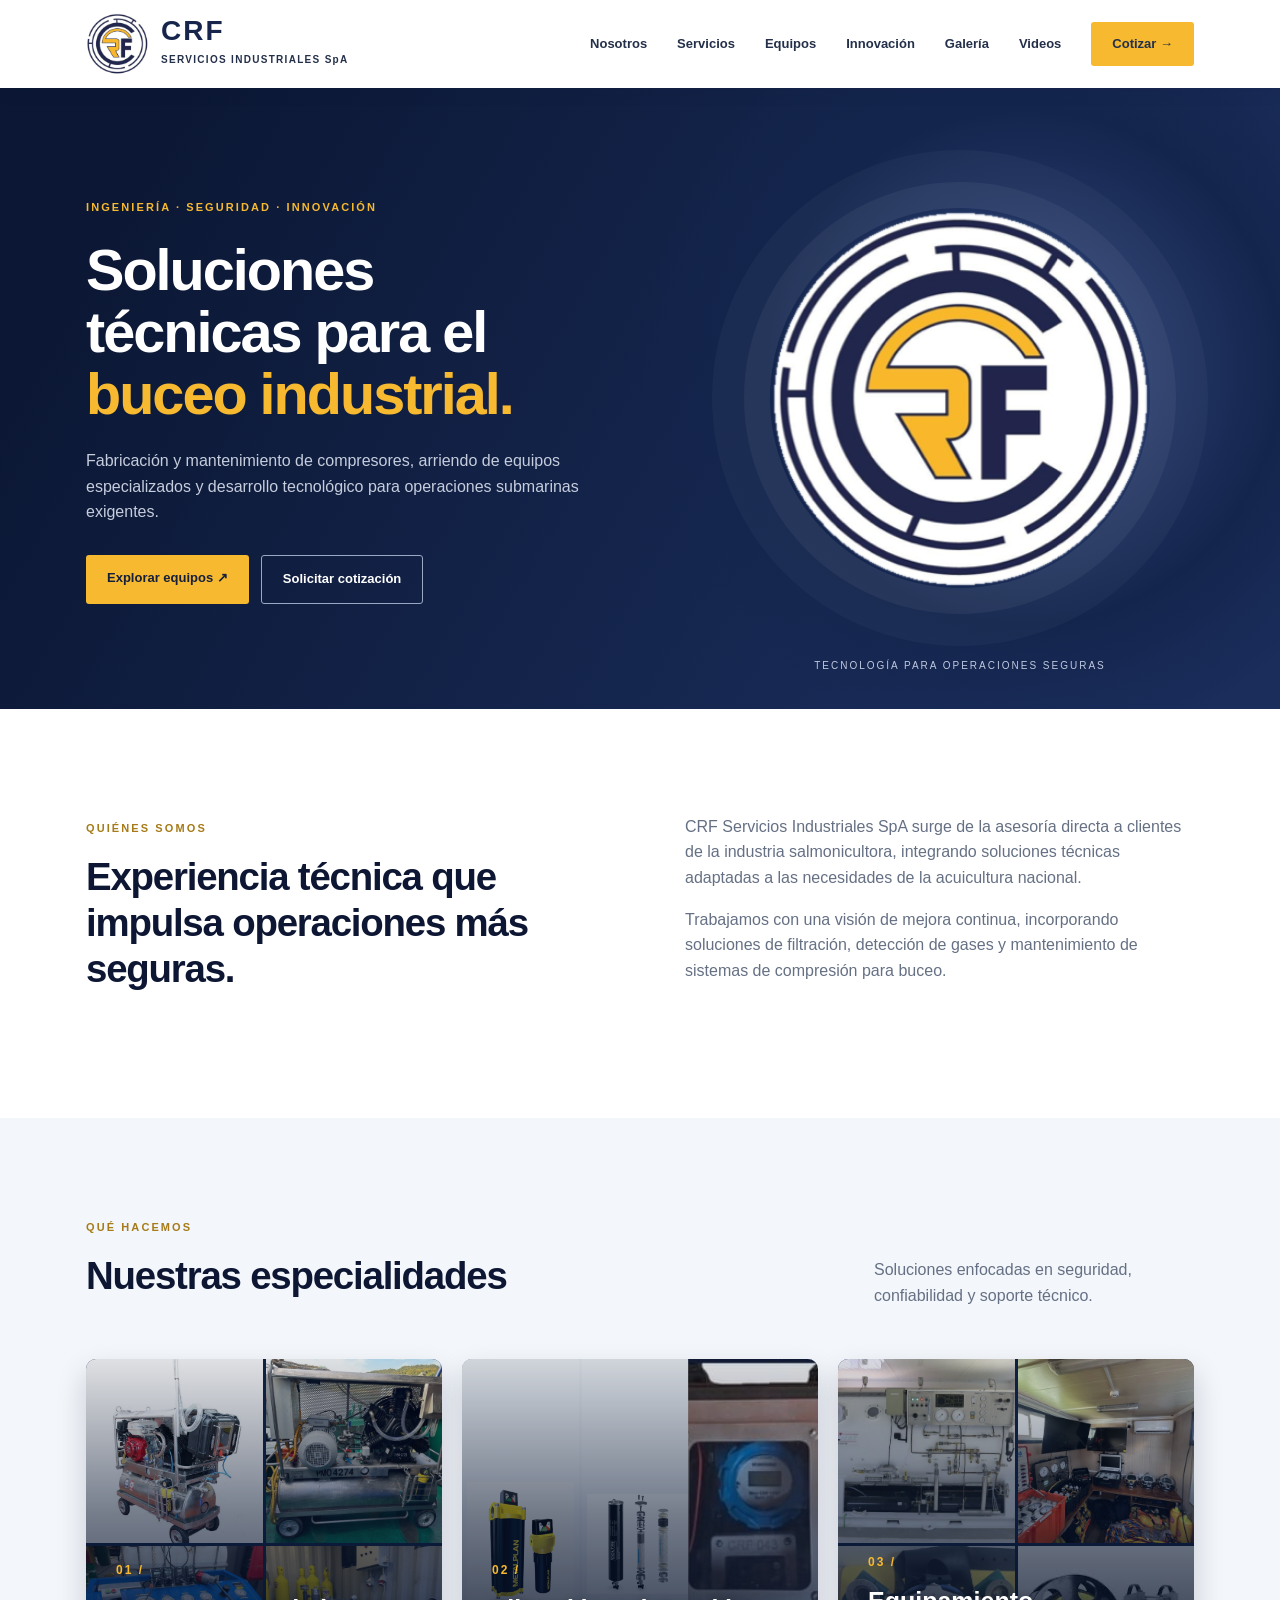
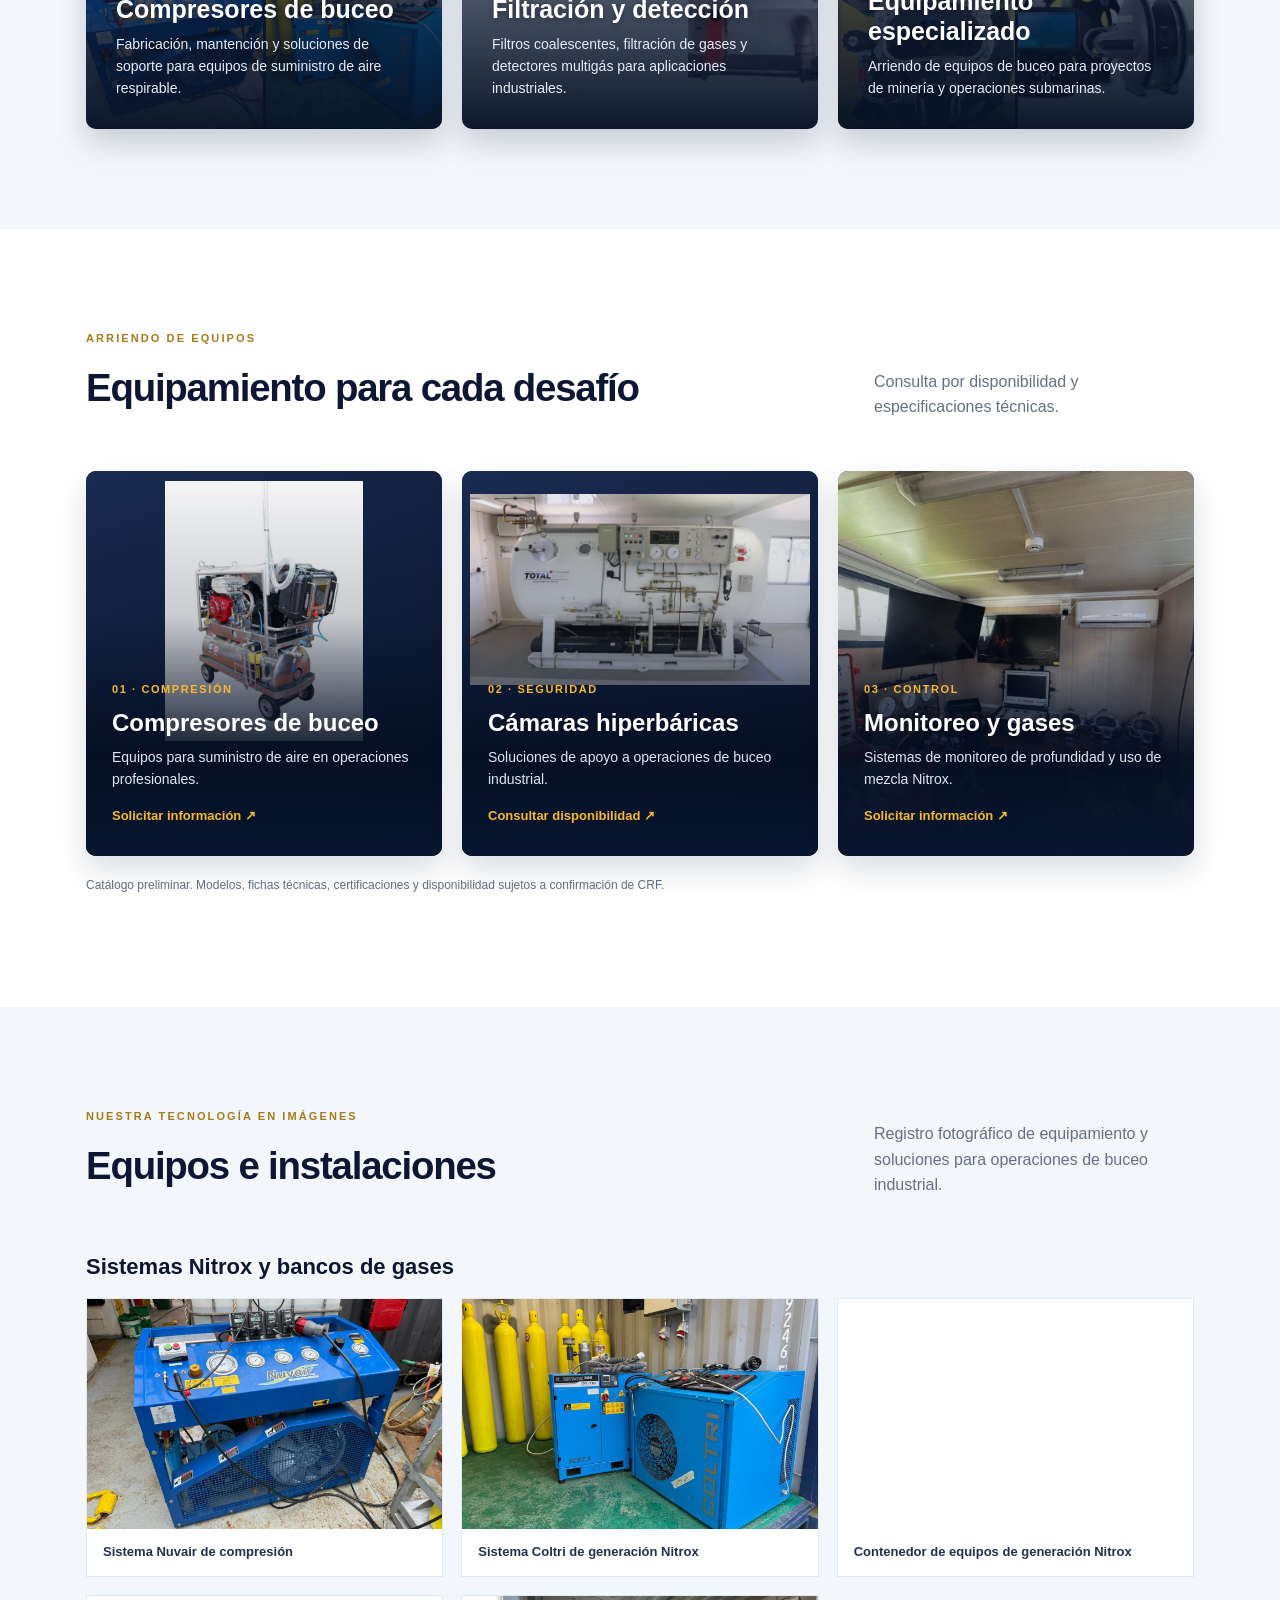
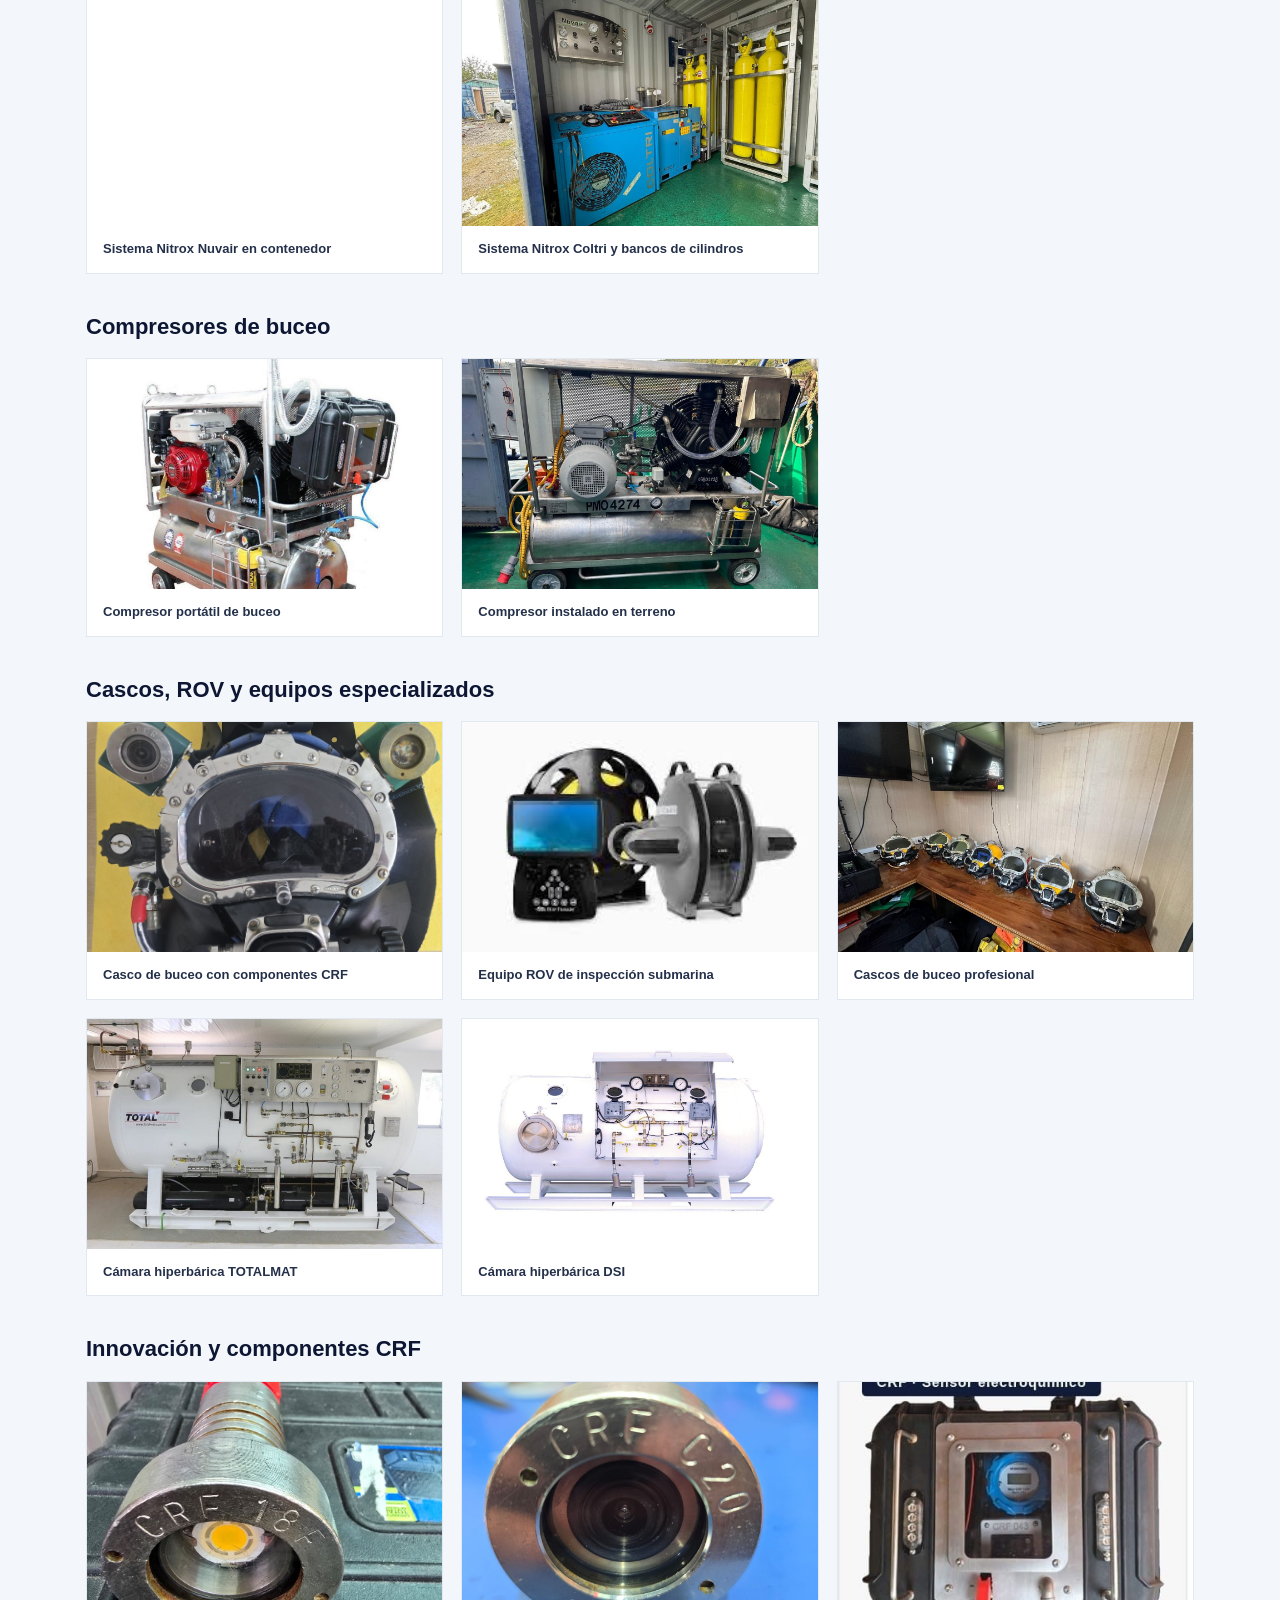
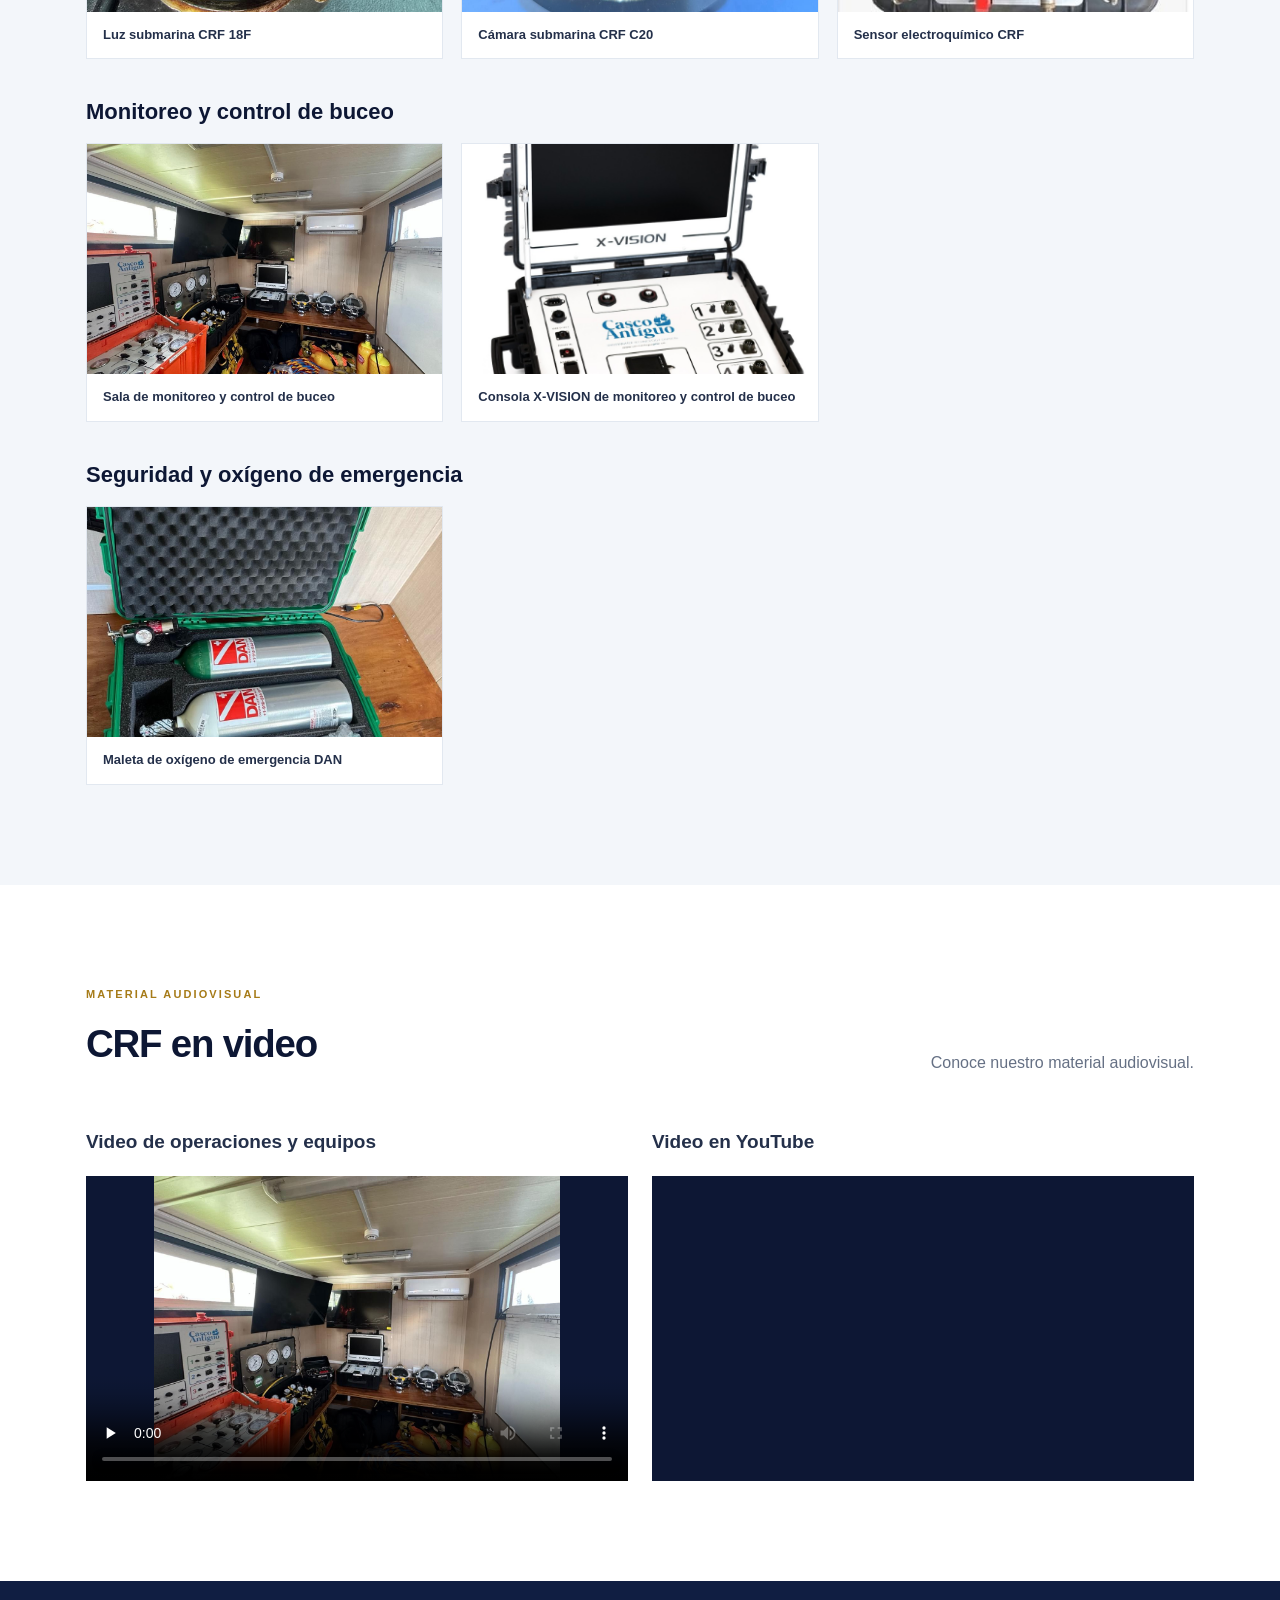
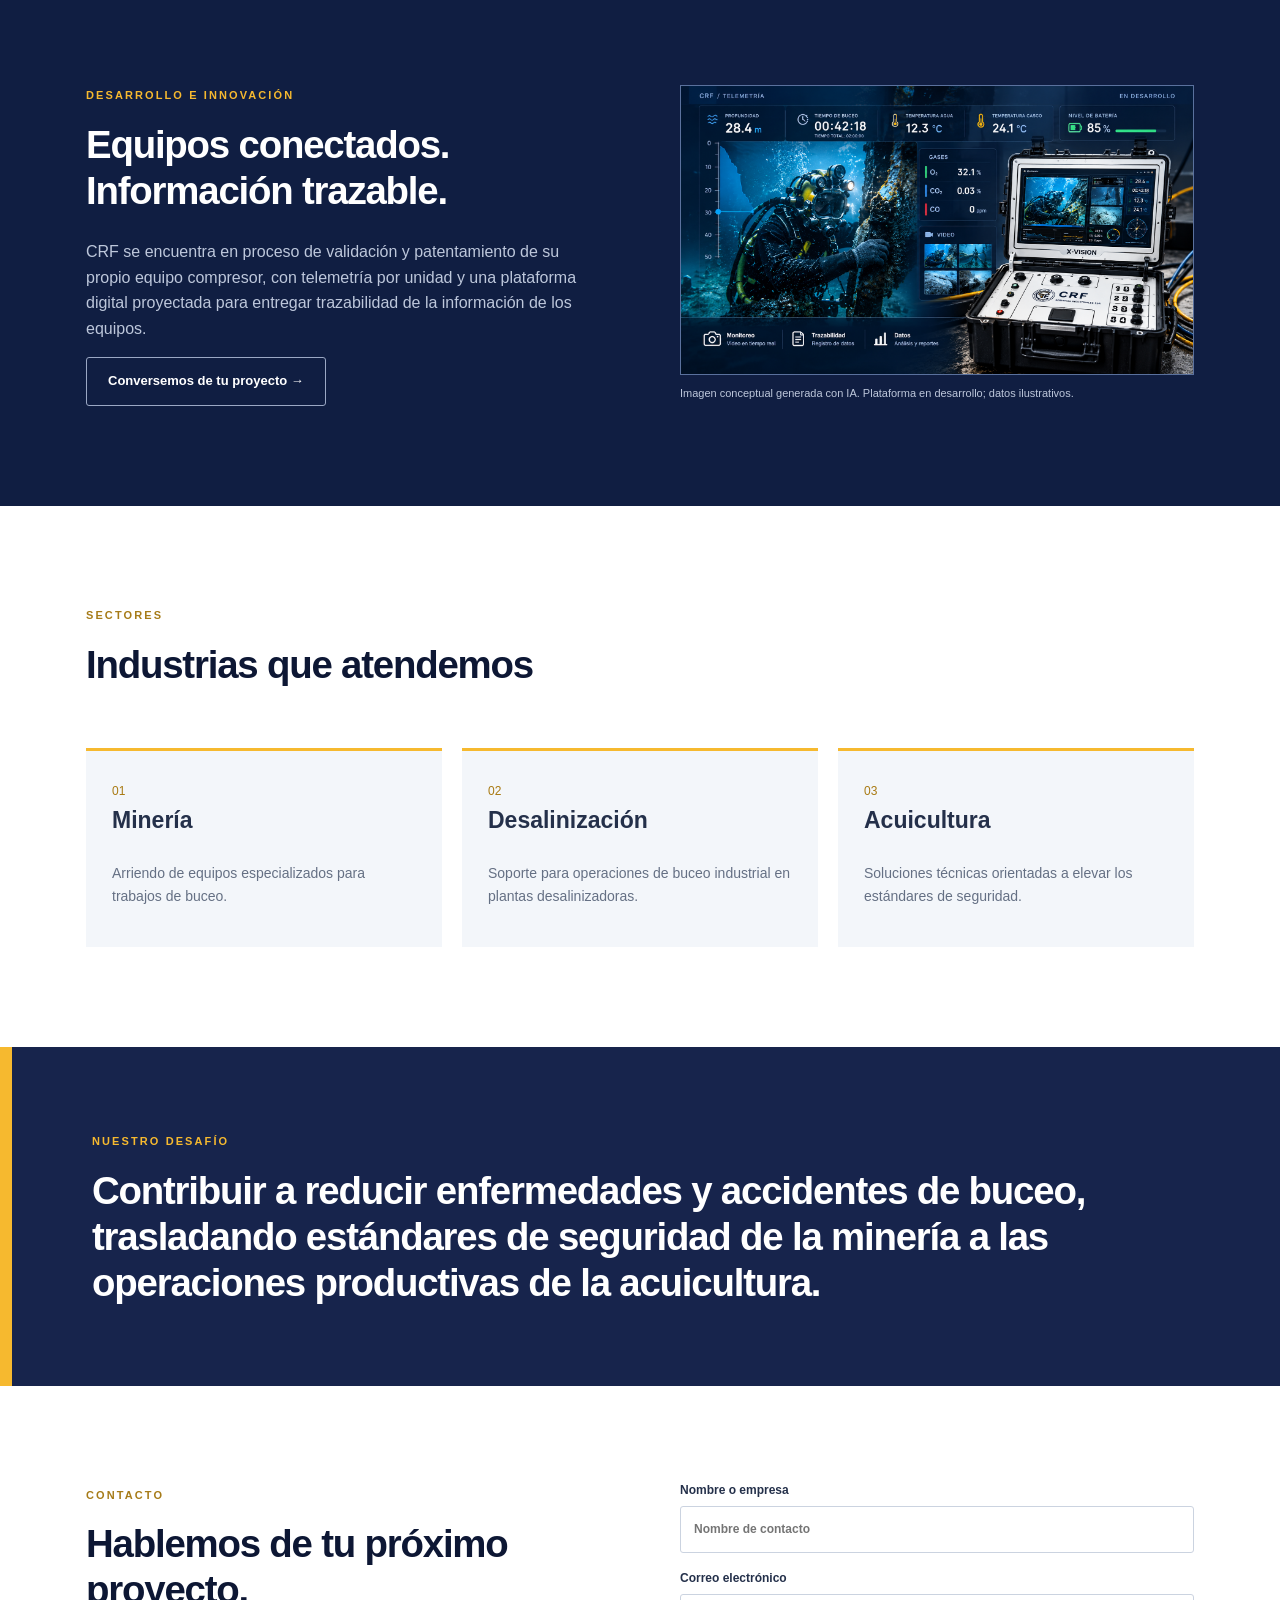
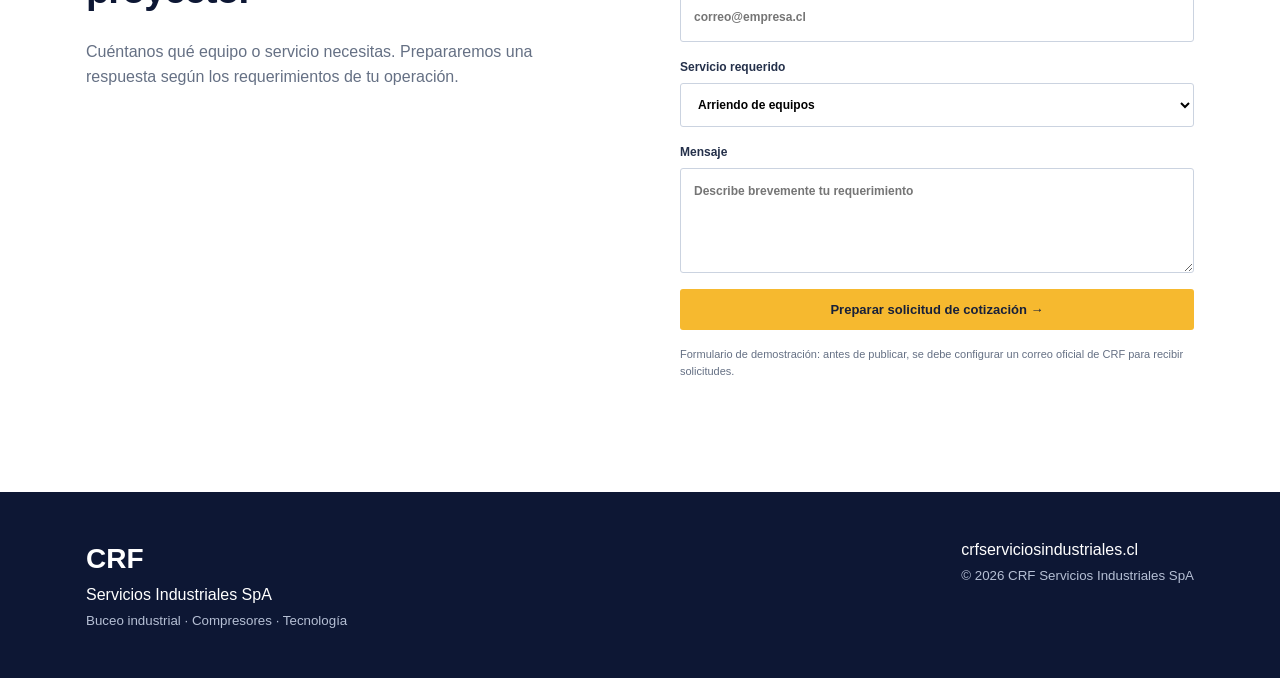
==== commit fd941563: "Mejoras filtración CRF - Coltri y sensor" ====
--- a/index.html
+++ b/index.html
@@ -4,7 +4,7 @@
 <body><header class="header"><a class="brand" href="#inicio"><img alt="Logotipo CRF" src="logo-crf.png"/><span><b>CRF</b><small>SERVICIOS INDUSTRIALES SpA</small></span></a><button aria-expanded="false" aria-label="Abrir menú" class="menu">☰</button><nav id="nav"><a href="#nosotros">Nosotros</a><a href="#servicios">Servicios</a><a href="#equipos">Equipos</a><a href="#innovacion">Innovación</a><a href="#galeria">Galería</a><a href="#videos">Videos</a><a class="navcta" href="#contacto">Cotizar →</a></nav></header>
 <main><section class="hero" id="inicio"><div class="hero-content"><span class="eyebrow">INGENIERÍA · SEGURIDAD · INNOVACIÓN</span><h1>Soluciones técnicas para el <em>buceo industrial.</em></h1><p>Fabricación y mantenimiento de compresores, arriendo de equipos especializados y desarrollo tecnológico para operaciones submarinas exigentes.</p><div class="actions"><a class="btn primary" href="#equipos">Explorar equipos ↗</a><a class="btn outline" href="#contacto">Solicitar cotización</a></div></div><div aria-hidden="true" class="hero-art"><div class="official-logo"><img alt="" src="logo-crf.png"/></div><span class="art-tag">TECNOLOGÍA PARA OPERACIONES SEGURAS</span></div></section>
 <section class="intro wrap" id="nosotros"><div><span class="eyebrow dark">QUIÉNES SOMOS</span><h2>Experiencia técnica que impulsa operaciones más seguras.</h2></div><div><p>CRF Servicios Industriales SpA surge de la asesoría directa a clientes de la industria salmonicultora, integrando soluciones técnicas adaptadas a las necesidades de la acuicultura nacional.</p><p>Trabajamos con una visión de mejora continua, incorporando soluciones de filtración, detección de gases y mantenimiento de sistemas de compresión para buceo.</p></div></section>
-<section class="section pale" id="servicios"><div class="wrap"><div class="sectionhead"><div><span class="eyebrow dark">QUÉ HACEMOS</span><h2>Nuestras especialidades</h2></div><p>Soluciones enfocadas en seguridad, confiabilidad y soporte técnico.</p></div><div class="cards"><article class="card service-photo-card"><div class="service-collage"><img alt="" loading="lazy" src="compresor-portatil.jpg"/><img alt="" loading="lazy" src="compresor-terreno.jpg"/><img alt="" loading="lazy" src="nitrox-nuvair.jpg"/><img alt="" loading="lazy" src="nitrox-coltri.jpg"/></div><span class="number">01 /</span><div class="symbol">◉</div><h3>Compresores de buceo</h3><p>Fabricación, mantención y soluciones de soporte para equipos de suministro de aire respirable.</p></article><article class="card service-photo-card"><div class="service-collage filtracion-metalplan"><img alt="Sistema de filtración METALPLAN" title="Sistema de filtración METALPLAN" loading="lazy" src="filtro-metalplan-equipos.png"/><img alt="Sistema de filtración Coltri - componentes internos y elementos filtrantes" title="Sistema de filtración Coltri" loading="lazy" src="filtro-metalplan-despiece.png"/><img alt="Sensor electroquímico CRF" loading="lazy" src="sensor-electroquimico-crf.jpg"/></div><span class="number">02 /</span><div class="symbol">▤</div><h3>Filtración y detección</h3><p>Filtros coalescentes, filtración de gases y detectores multigás para aplicaciones industriales.</p></article><article class="card service-photo-card"><div class="service-collage"><img alt="" loading="lazy" src="camara-hiperbarica.jpg"/><img alt="" loading="lazy" src="sala-control-buceo.jpg"/><img alt="" loading="lazy" src="casco-componentes-crf.jpg"/><img alt="" loading="lazy" src="rov-deep-trekker.jpg"/></div><span class="number">03 /</span><div class="symbol">≋</div><h3>Equipamiento especializado</h3><p>Arriendo de equipos de buceo para proyectos de minería y operaciones submarinas.</p></article></div></div></section>
+<section class="section pale" id="servicios"><div class="wrap"><div class="sectionhead"><div><span class="eyebrow dark">QUÉ HACEMOS</span><h2>Nuestras especialidades</h2></div><p>Soluciones enfocadas en seguridad, confiabilidad y soporte técnico.</p></div><div class="cards"><article class="card service-photo-card"><div class="service-collage"><img alt="" loading="lazy" src="compresor-portatil.jpg"/><img alt="" loading="lazy" src="compresor-terreno.jpg"/><img alt="" loading="lazy" src="nitrox-nuvair.jpg"/><img alt="" loading="lazy" src="nitrox-coltri.jpg"/></div><span class="number">01 /</span><div class="symbol">◉</div><h3>Compresores de buceo</h3><p>Fabricación, mantención y soluciones de soporte para equipos de suministro de aire respirable.</p></article><article class="card service-photo-card"><div class="service-collage filtracion-metalplan"><img alt="Sistema de filtración METALPLAN" title="Sistema de filtración METALPLAN" loading="lazy" src="filtro-metalplan-equipos.png"/><img alt="Sistema de filtración Coltri - componentes internos y elementos filtrantes" title="Sistema de filtración Coltri" loading="lazy" src="filtro-coltri-fondo-blanco.png"/><img alt="Sensor electroquímico CRF" loading="lazy" src="sensor-electroquimico-crf.jpg"/></div><span class="number">02 /</span><div class="symbol">▤</div><h3>Filtración y detección</h3><p>Filtros coalescentes, filtración de gases y detectores multigás para aplicaciones industriales.</p></article><article class="card service-photo-card"><div class="service-collage"><img alt="" loading="lazy" src="camara-hiperbarica.jpg"/><img alt="" loading="lazy" src="sala-control-buceo.jpg"/><img alt="" loading="lazy" src="casco-componentes-crf.jpg"/><img alt="" loading="lazy" src="rov-deep-trekker.jpg"/></div><span class="number">03 /</span><div class="symbol">≋</div><h3>Equipamiento especializado</h3><p>Arriendo de equipos de buceo para proyectos de minería y operaciones submarinas.</p></article></div></div></section>
 <section class="section wrap" id="equipos"><div class="sectionhead"><div><span class="eyebrow dark">ARRIENDO DE EQUIPOS</span><h2>Equipamiento para cada desafío</h2></div><p>Consulta por disponibilidad y especificaciones técnicas.</p></div><div class="equipment"><article class="equipment-photo-card"><div class="equipment-visual"><img alt="Compresor portátil de buceo" loading="lazy" src="compresor-portatil.jpg"/></div><div class="equipment-body"><span>01 · COMPRESIÓN</span><h3>Compresores de buceo</h3><p>Equipos para suministro de aire en operaciones profesionales.</p><a href="#contacto">Solicitar información ↗</a></div></article><article class="equipment-photo-card"><div class="equipment-visual"><img alt="Cámara hiperbárica" loading="lazy" src="camara-hiperbarica.jpg"/></div><div class="equipment-body"><span>02 · SEGURIDAD</span><h3>Cámaras hiperbáricas</h3><p>Soluciones de apoyo a operaciones de buceo industrial.</p><a href="#contacto">Consultar disponibilidad ↗</a></div></article><article class="equipment-photo-card"><div class="equipment-visual"><img alt="Sala de monitoreo de buceo" loading="lazy" src="sala-control-buceo.jpg"/></div><div class="equipment-body"><span>03 · CONTROL</span><h3>Monitoreo y gases</h3><p>Sistemas de monitoreo de profundidad y uso de mezcla Nitrox.</p><a href="#contacto">Solicitar información ↗</a></div></article></div><p class="disclaimer">Catálogo preliminar. Modelos, fichas técnicas, certificaciones y disponibilidad sujetos a confirmación de CRF.</p></section>
 <section class="section pale" id="galeria"><div class="wrap"><div class="sectionhead"><div><span class="eyebrow dark">NUESTRA TECNOLOGÍA EN IMÁGENES</span><h2>Equipos e instalaciones</h2></div><p>Registro fotográfico de equipamiento y soluciones para operaciones de buceo industrial.</p></div><h3 class="gallery-heading">Sistemas Nitrox y bancos de gases</h3><div class="photo-grid"><figure class="photo-card"><img alt="Sistema Nuvair de compresión" decoding="async" loading="lazy" src="nitrox-nuvair.jpg"/><figcaption>Sistema Nuvair de compresión</figcaption></figure><figure class="photo-card"><img alt="Sistema Coltri de generación Nitrox" decoding="async" loading="lazy" src="nitrox-coltri.jpg"/><figcaption>Sistema Coltri de generación Nitrox</figcaption></figure><figure class="photo-card"><img alt="Contenedor de equipos de generación Nitrox" decoding="async" loading="lazy" src="contenedor-nitrox-equipos.jpg"/><figcaption>Contenedor de equipos de generación Nitrox</figcaption></figure><figure class="photo-card"><img alt="Sistema Nitrox Nuvair en contenedor" decoding="async" loading="lazy" src="contenedor-nitrox-nuvair.jpg"/><figcaption>Sistema Nitrox Nuvair en contenedor</figcaption></figure><figure class="photo-card"><img alt="Sistema Nitrox Coltri y bancos de cilindros" decoding="async" loading="lazy" src="contenedor-coltri-2.jpg"/><figcaption>Sistema Nitrox Coltri y bancos de cilindros</figcaption></figure></div><h3 class="gallery-heading">Compresores de buceo</h3><div class="photo-grid"><figure class="photo-card"><img alt="Compresor portátil de buceo" decoding="async" loading="lazy" src="compresor-portatil.jpg"/><figcaption>Compresor portátil de buceo</figcaption></figure><figure class="photo-card"><img alt="Compresor instalado en terreno" decoding="async" loading="lazy" src="compresor-terreno.jpg"/><figcaption>Compresor instalado en terreno</figcaption></figure></div><h3 class="gallery-heading">Cascos, ROV y equipos especializados</h3><div class="photo-grid"><figure class="photo-card"><img alt="Casco de buceo con componentes CRF" decoding="async" loading="lazy" src="casco-componentes-crf.jpg"/><figcaption>Casco de buceo con componentes CRF</figcaption></figure><figure class="photo-card"><img alt="Equipo ROV de inspección submarina" decoding="async" loading="lazy" src="rov-deep-trekker.jpg"/><figcaption>Equipo ROV de inspección submarina</figcaption></figure><figure class="photo-card"><img alt="Cascos de buceo profesional" decoding="async" loading="lazy" src="cascos-profesionales.jpg"/><figcaption>Cascos de buceo profesional</figcaption></figure><figure class="photo-card"><img alt="Cámara hiperbárica TOTALMAT" decoding="async" loading="lazy" src="camara-hiperbarica.jpg"/><figcaption>Cámara hiperbárica TOTALMAT</figcaption></figure><figure class="photo-card"><img alt="Cámara hiperbárica DSI" decoding="async" loading="lazy" src="camara-dsi.png"/><figcaption>Cámara hiperbárica DSI</figcaption></figure></div><h3 class="gallery-heading">Innovación y componentes CRF</h3><div class="photo-grid"><figure class="photo-card"><img alt="Luz submarina CRF 18F" decoding="async" loading="lazy" src="crf-componente-c18.jpg"/><figcaption>Luz submarina CRF 18F</figcaption></figure><figure class="photo-card"><img alt="Cámara submarina CRF C20" decoding="async" loading="lazy" src="crf-componente-c20.jpg"/><figcaption>Cámara submarina CRF C20</figcaption></figure><figure class="photo-card"><img alt="Sensor electroquímico CRF" decoding="async" loading="lazy" src="sensor-electroquimico-crf.jpg"/><figcaption>Sensor electroquímico CRF</figcaption></figure></div><h3 class="gallery-heading">Monitoreo y control de buceo</h3><div class="photo-grid"><figure class="photo-card"><img alt="Sala de monitoreo y control de buceo" decoding="async" loading="lazy" src="sala-control-buceo.jpg"/><figcaption>Sala de monitoreo y control de buceo</figcaption></figure><figure class="photo-card"><img alt="Consola X-VISION de monitoreo y control de buceo" decoding="async" loading="lazy" src="control-xvision.png"/><figcaption>Consola X-VISION de monitoreo y control de buceo</figcaption></figure></div><h3 class="gallery-heading">Seguridad y oxígeno de emergencia</h3><div class="photo-grid"><figure class="photo-card"><img alt="Maleta de oxígeno de emergencia DAN" decoding="async" loading="lazy" src="maleta-oxigeno-dan.jpg"/><figcaption>Maleta de oxígeno de emergencia DAN</figcaption></figure></div></div></section><section class="section wrap" id="videos"><div class="sectionhead"><div><span class="eyebrow dark">MATERIAL AUDIOVISUAL</span><h2>CRF en video</h2></div><p>Conoce nuestro material audiovisual.</p></div><div class="video-grid"><article><h3>Video de operaciones y equipos</h3><video controls="" playsinline="" poster="sala-control-buceo.jpg" preload="none"><source src="video-crf.mp4" type="video/mp4"/>Tu navegador no admite este video.</video></article><article><h3>Video en YouTube</h3><div class="video-frame"><iframe allow="accelerometer; autoplay; clipboard-write; encrypted-media; gyroscope; picture-in-picture; web-share" allowfullscreen="" loading="lazy" referrerpolicy="strict-origin-when-cross-origin" src="https://www.youtube-nocookie.com/embed/SJFTPEprJG4" title="Video CRF en YouTube"></iframe></div></article></div></section><section class="innovation" id="innovacion"><div class="wrap innovation-grid"><div><span class="eyebrow">DESARROLLO E INNOVACIÓN</span><h2>Equipos conectados. Información trazable.</h2><p>CRF se encuentra en proceso de validación y patentamiento de su propio equipo compresor, con telemetría por unidad y una plataforma digital proyectada para entregar trazabilidad de la información de los equipos.</p><a class="btn outline" href="#contacto">Conversemos de tu proyecto →</a></div><div class="telemetry telemetry-image"><img alt="Visualización conceptual de telemetría: profundidad, tiempo de buceo, temperatura y datos operativos" src="telemetria-conceptual.png"/><p class="concept-note">Imagen conceptual generada con IA. Plataforma en desarrollo; datos ilustrativos.</p></div></div></section>
 <section class="section wrap"><div class="sectionhead"><div><span class="eyebrow dark">SECTORES</span><h2>Industrias que atendemos</h2></div></div><div class="industries"><div><span>01</span><h3>Minería</h3><p>Arriendo de equipos especializados para trabajos de buceo.</p></div><div><span>02</span><h3>Desalinización</h3><p>Soporte para operaciones de buceo industrial en plantas desalinizadoras.</p></div><div><span>03</span><h3>Acuicultura</h3><p>Soluciones técnicas orientadas a elevar los estándares de seguridad.</p></div></div></section>
--- a/styles.css
+++ b/styles.css
@@ -55,3 +55,6 @@
 #servicios .service-photo-card .service-collage.filtracion-metalplan{grid-template-columns:repeat(3,minmax(0,1fr));grid-template-rows:1fr;gap:3px;background:#e9eef4}
 #servicios .service-photo-card .service-collage.filtracion-metalplan img{grid-column:auto!important;grid-row:auto!important;width:100%;height:100%;object-fit:contain;object-position:center center;background:#eef2f6;padding:5px}
 #servicios .service-photo-card .service-collage.filtracion-metalplan img:last-child{object-fit:cover;padding:0}
+
+/* CRF: evitar el texto cortado de la foto del sensor sin modificar la fotografía original. */
+#servicios .service-photo-card .service-collage.filtracion-metalplan img:last-child{transform:scale(1.22);transform-origin:center bottom;object-position:center bottom}
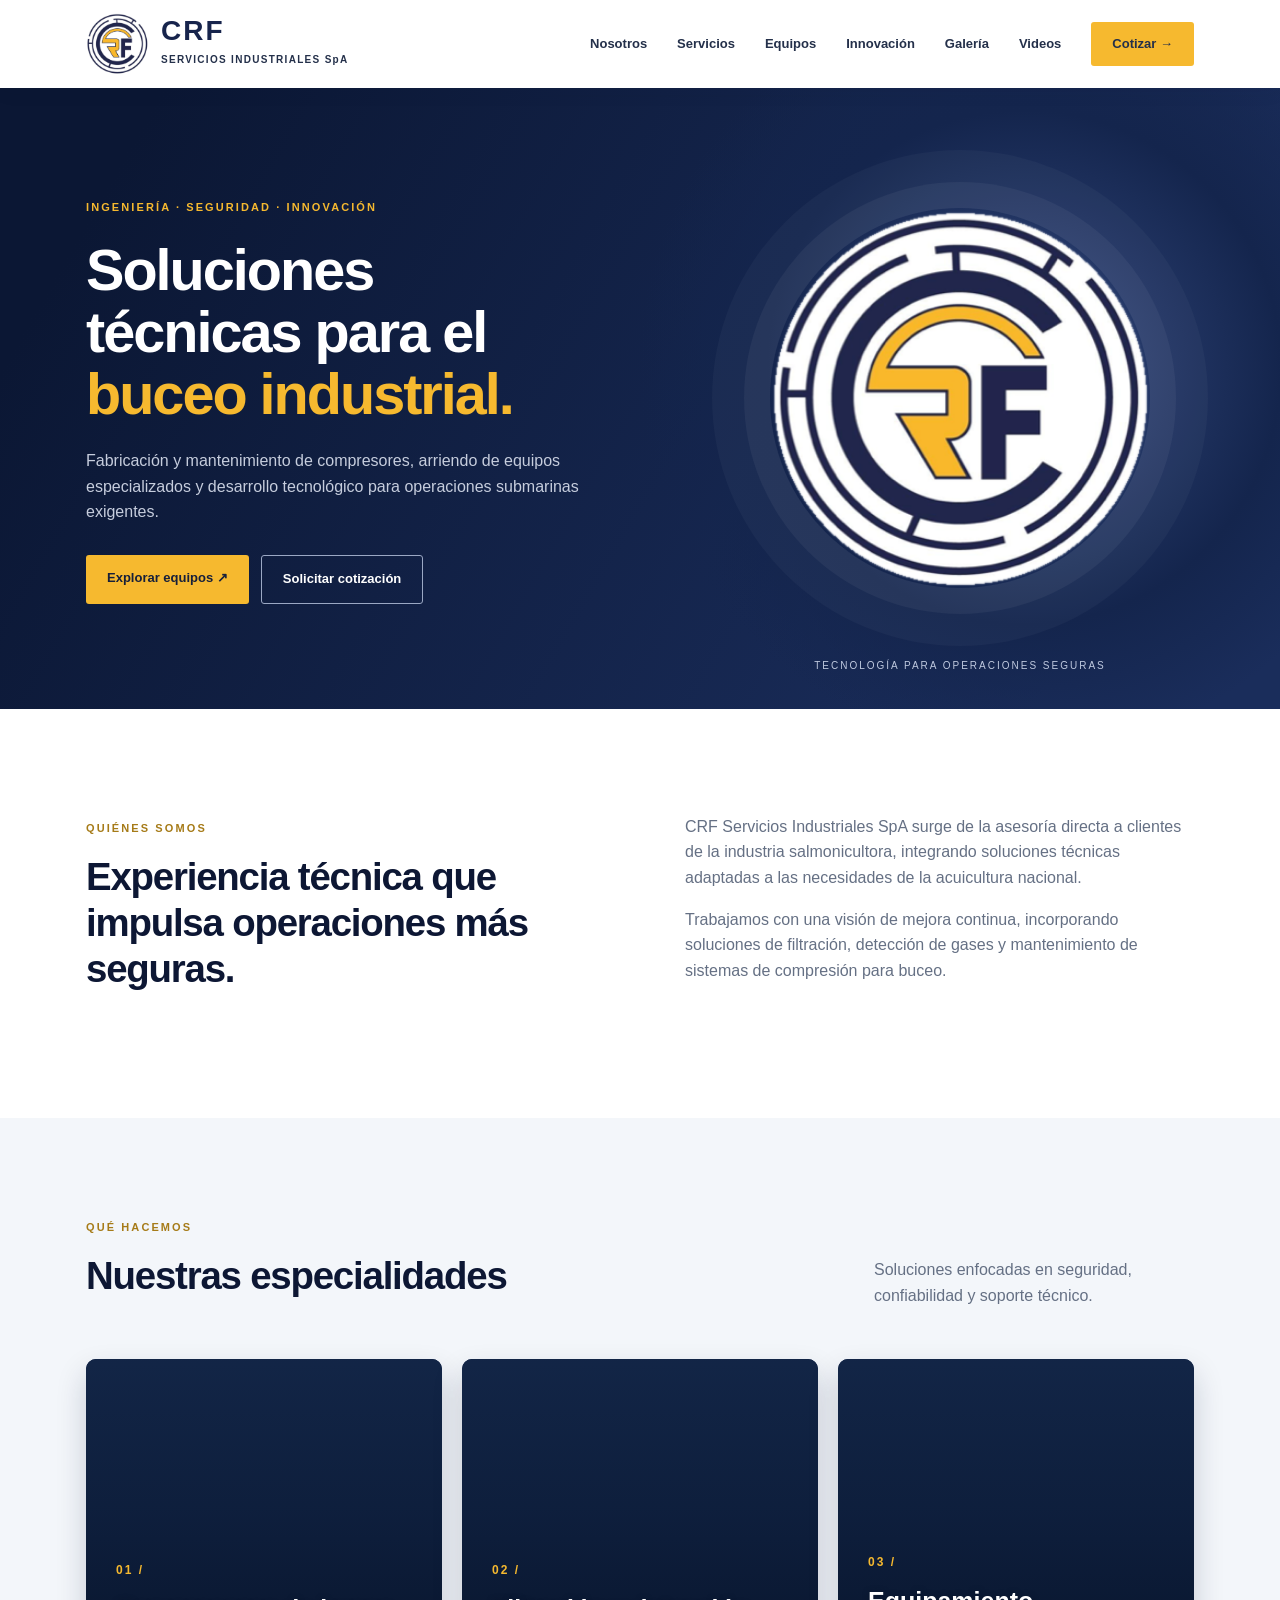
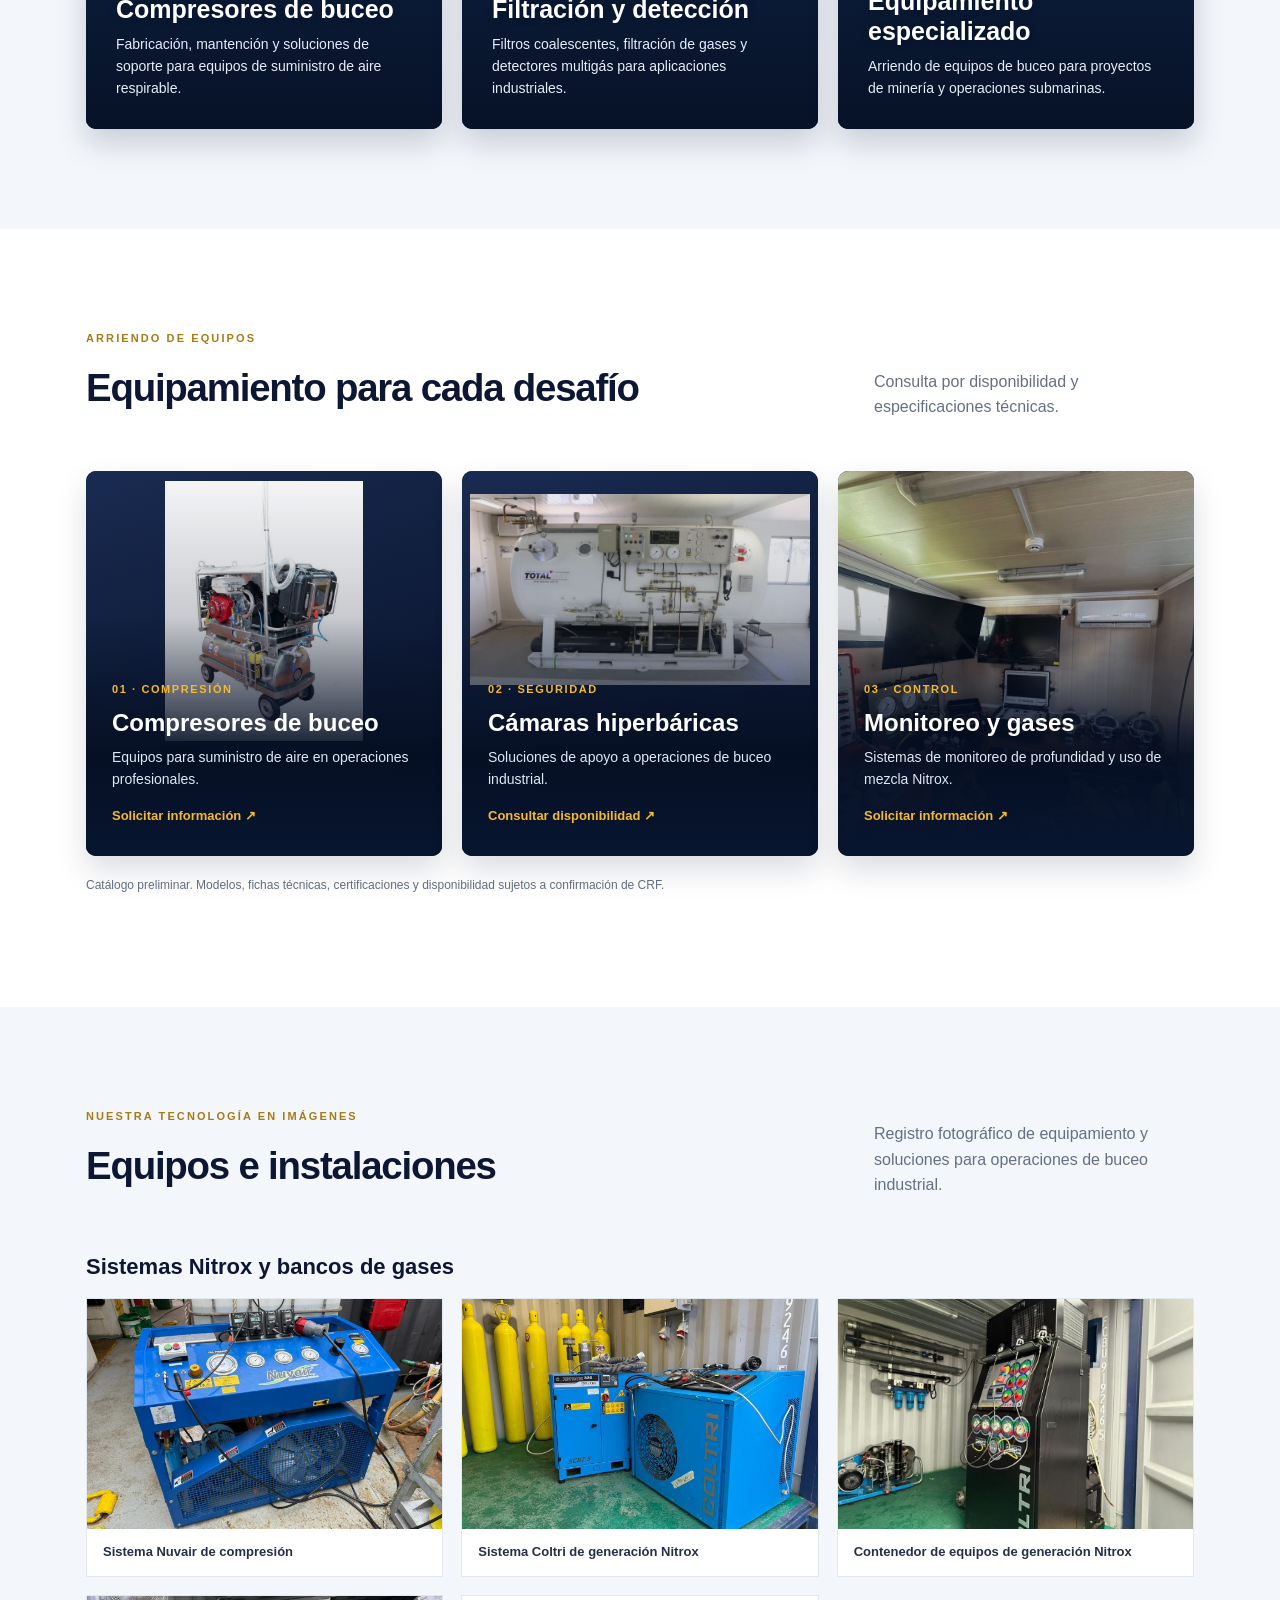
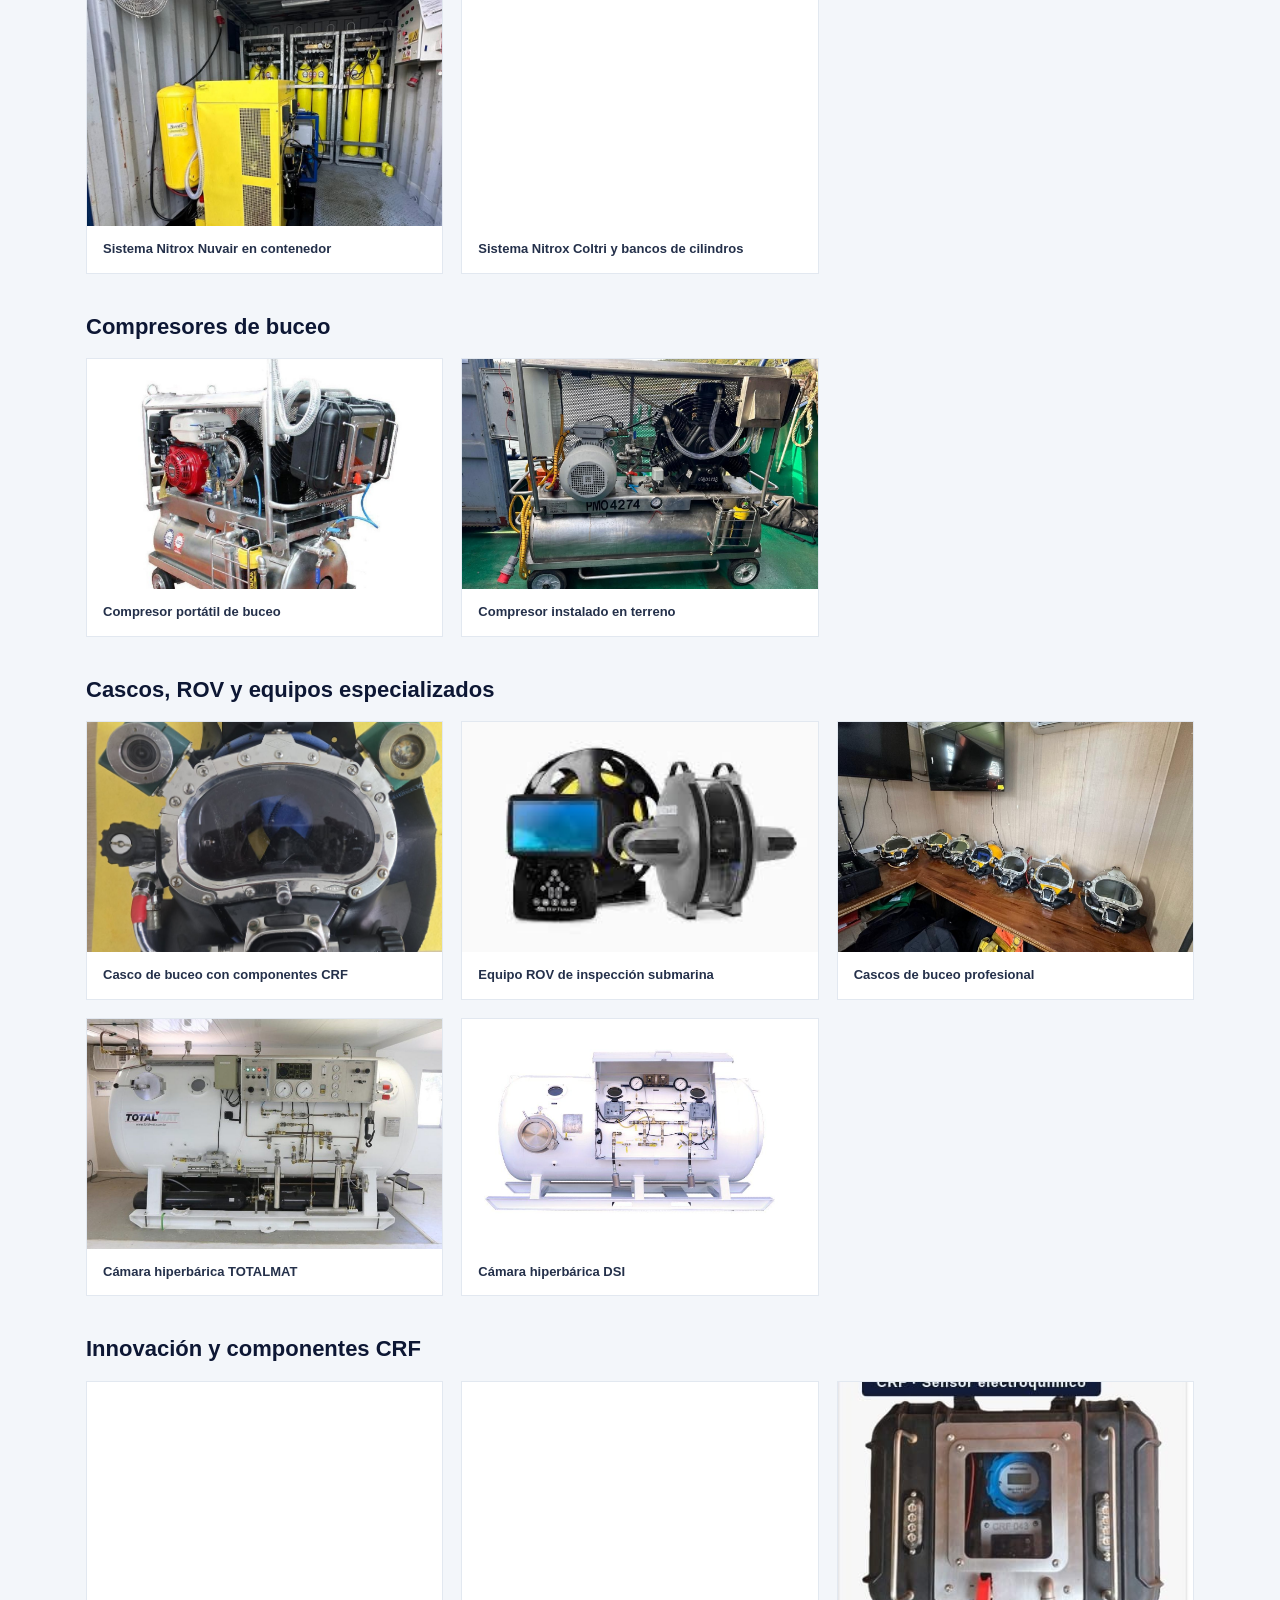
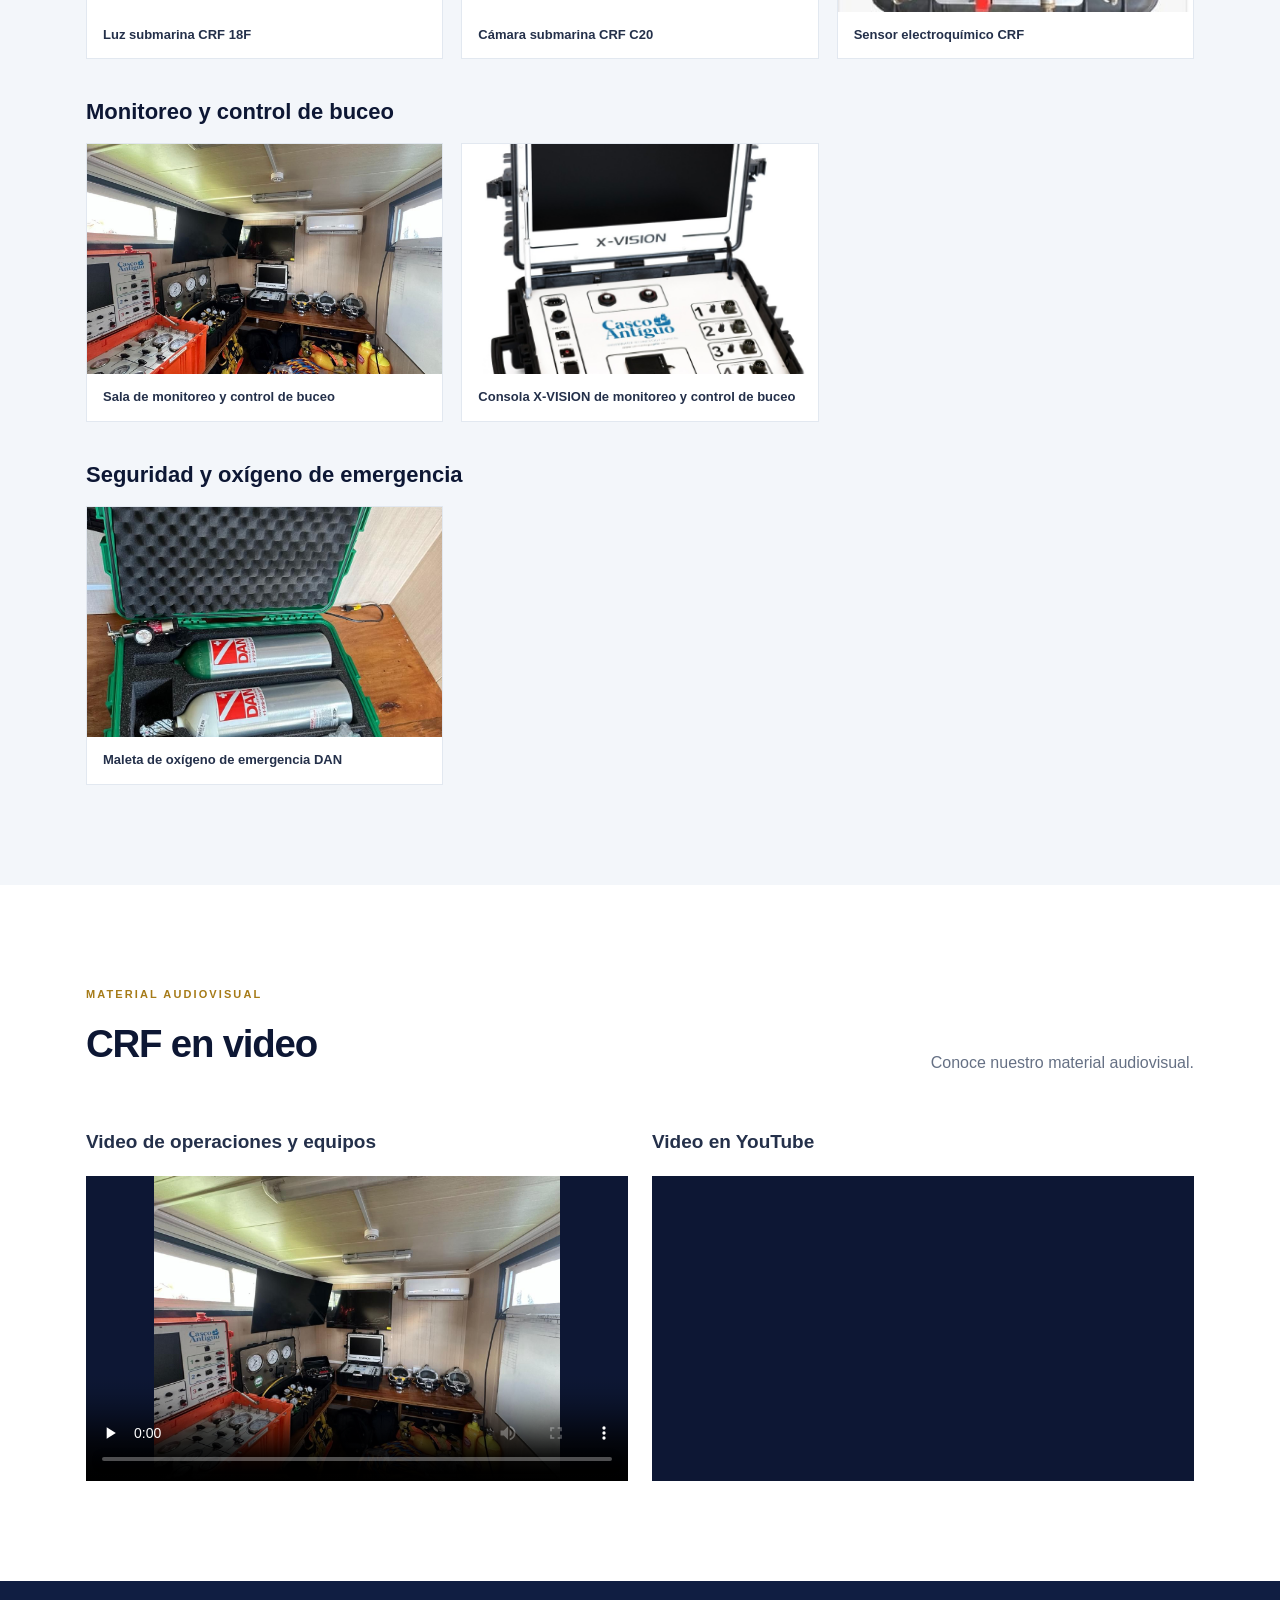
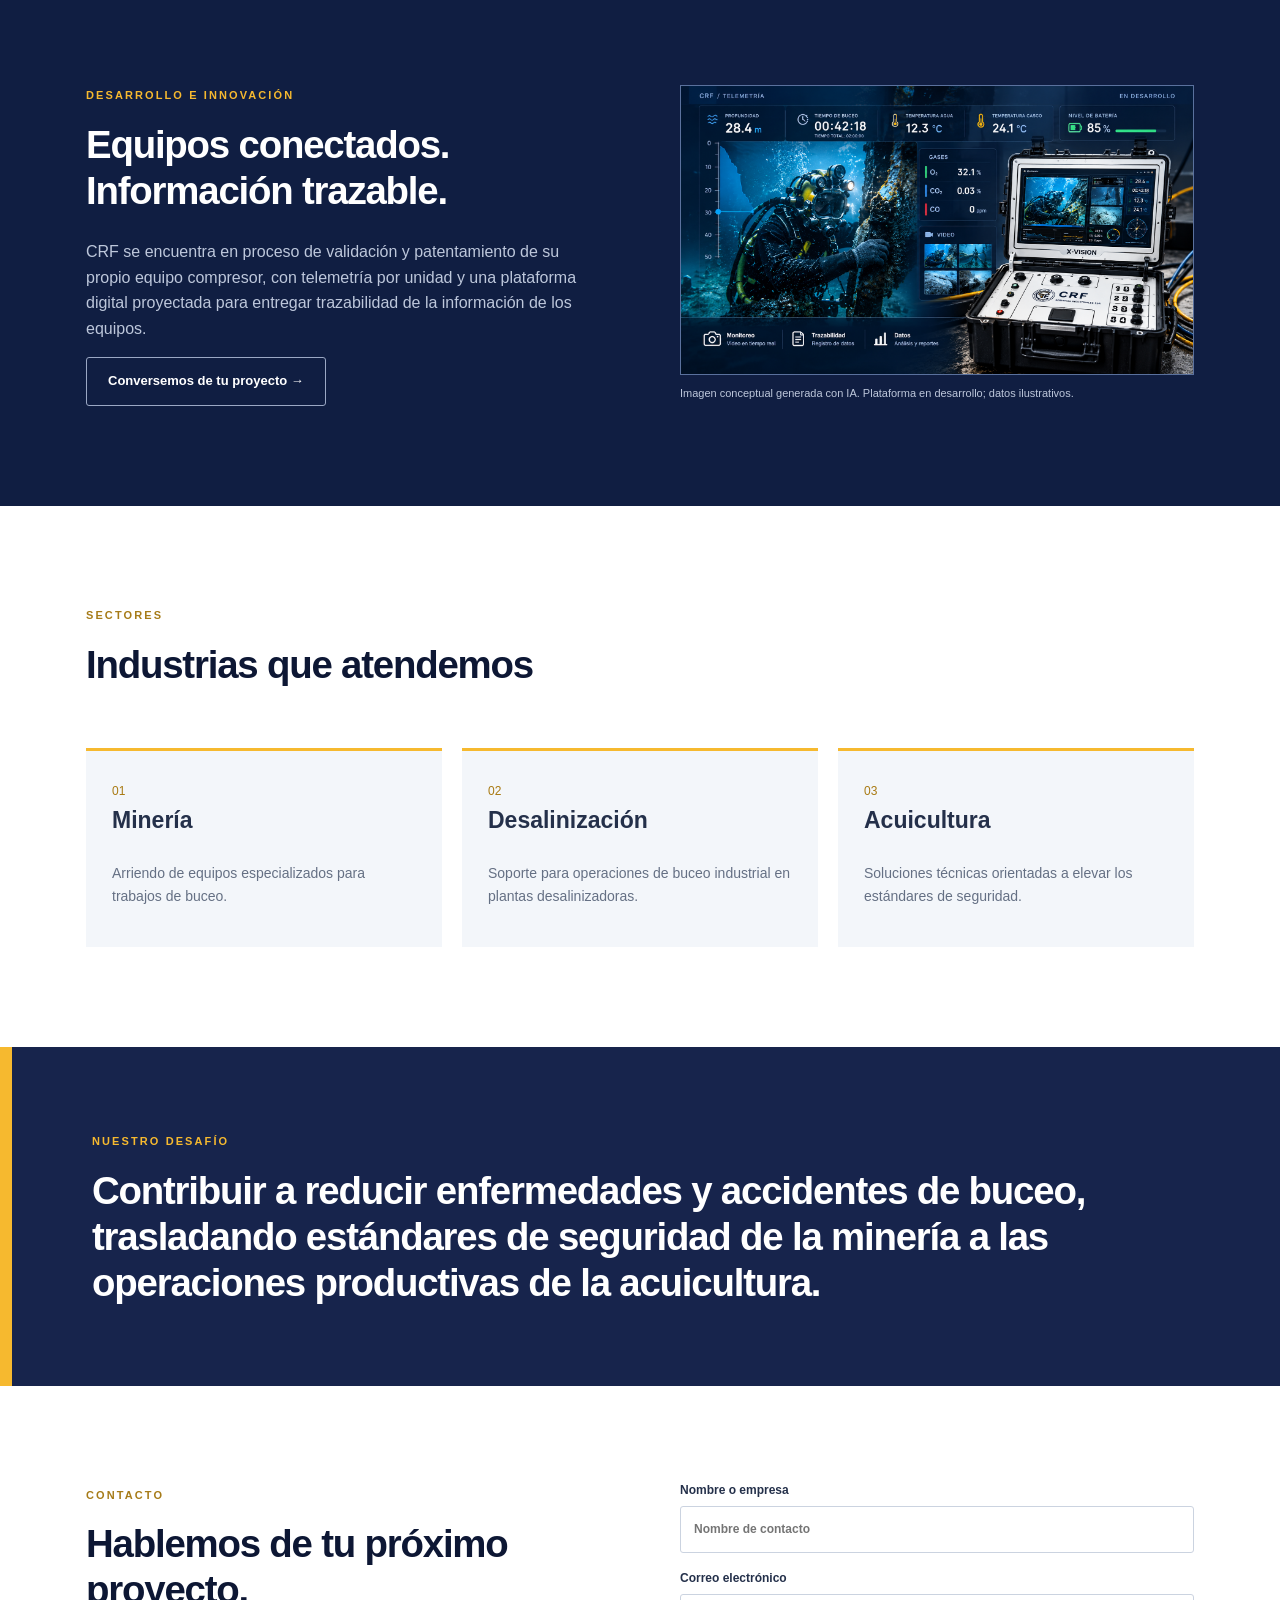
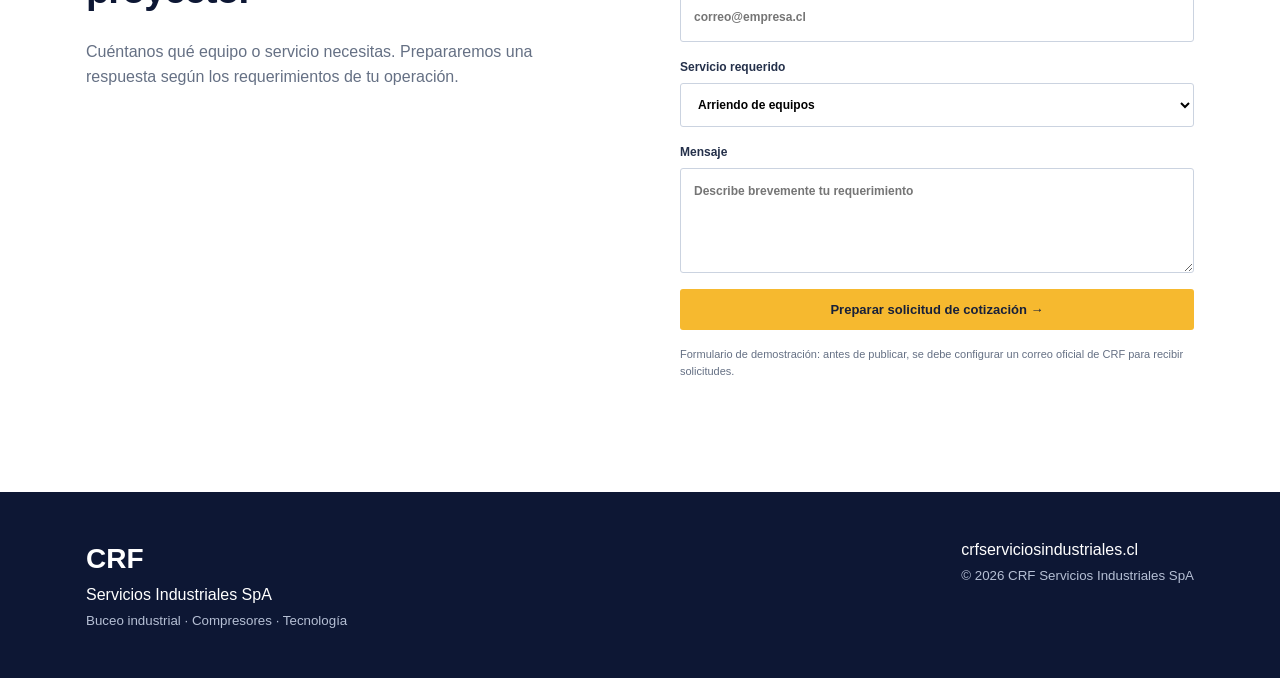
==== commit c43db298: "Carruseles automáticos CRF - Especialidades" ====
--- a/index.html
+++ b/index.html
@@ -4,7 +4,7 @@
 <body><header class="header"><a class="brand" href="#inicio"><img alt="Logotipo CRF" src="logo-crf.png"/><span><b>CRF</b><small>SERVICIOS INDUSTRIALES SpA</small></span></a><button aria-expanded="false" aria-label="Abrir menú" class="menu">☰</button><nav id="nav"><a href="#nosotros">Nosotros</a><a href="#servicios">Servicios</a><a href="#equipos">Equipos</a><a href="#innovacion">Innovación</a><a href="#galeria">Galería</a><a href="#videos">Videos</a><a class="navcta" href="#contacto">Cotizar →</a></nav></header>
 <main><section class="hero" id="inicio"><div class="hero-content"><span class="eyebrow">INGENIERÍA · SEGURIDAD · INNOVACIÓN</span><h1>Soluciones técnicas para el <em>buceo industrial.</em></h1><p>Fabricación y mantenimiento de compresores, arriendo de equipos especializados y desarrollo tecnológico para operaciones submarinas exigentes.</p><div class="actions"><a class="btn primary" href="#equipos">Explorar equipos ↗</a><a class="btn outline" href="#contacto">Solicitar cotización</a></div></div><div aria-hidden="true" class="hero-art"><div class="official-logo"><img alt="" src="logo-crf.png"/></div><span class="art-tag">TECNOLOGÍA PARA OPERACIONES SEGURAS</span></div></section>
 <section class="intro wrap" id="nosotros"><div><span class="eyebrow dark">QUIÉNES SOMOS</span><h2>Experiencia técnica que impulsa operaciones más seguras.</h2></div><div><p>CRF Servicios Industriales SpA surge de la asesoría directa a clientes de la industria salmonicultora, integrando soluciones técnicas adaptadas a las necesidades de la acuicultura nacional.</p><p>Trabajamos con una visión de mejora continua, incorporando soluciones de filtración, detección de gases y mantenimiento de sistemas de compresión para buceo.</p></div></section>
-<section class="section pale" id="servicios"><div class="wrap"><div class="sectionhead"><div><span class="eyebrow dark">QUÉ HACEMOS</span><h2>Nuestras especialidades</h2></div><p>Soluciones enfocadas en seguridad, confiabilidad y soporte técnico.</p></div><div class="cards"><article class="card service-photo-card"><div class="service-collage"><img alt="" loading="lazy" src="compresor-portatil.jpg"/><img alt="" loading="lazy" src="compresor-terreno.jpg"/><img alt="" loading="lazy" src="nitrox-nuvair.jpg"/><img alt="" loading="lazy" src="nitrox-coltri.jpg"/></div><span class="number">01 /</span><div class="symbol">◉</div><h3>Compresores de buceo</h3><p>Fabricación, mantención y soluciones de soporte para equipos de suministro de aire respirable.</p></article><article class="card service-photo-card"><div class="service-collage filtracion-metalplan"><img alt="Sistema de filtración METALPLAN" title="Sistema de filtración METALPLAN" loading="lazy" src="filtro-metalplan-equipos.png"/><img alt="Sistema de filtración Coltri - componentes internos y elementos filtrantes" title="Sistema de filtración Coltri" loading="lazy" src="filtro-coltri-fondo-blanco.png"/><img alt="Sensor electroquímico CRF" loading="lazy" src="sensor-electroquimico-crf.jpg"/></div><span class="number">02 /</span><div class="symbol">▤</div><h3>Filtración y detección</h3><p>Filtros coalescentes, filtración de gases y detectores multigás para aplicaciones industriales.</p></article><article class="card service-photo-card"><div class="service-collage"><img alt="" loading="lazy" src="camara-hiperbarica.jpg"/><img alt="" loading="lazy" src="sala-control-buceo.jpg"/><img alt="" loading="lazy" src="casco-componentes-crf.jpg"/><img alt="" loading="lazy" src="rov-deep-trekker.jpg"/></div><span class="number">03 /</span><div class="symbol">≋</div><h3>Equipamiento especializado</h3><p>Arriendo de equipos de buceo para proyectos de minería y operaciones submarinas.</p></article></div></div></section>
+<section class="section pale" id="servicios"><div class="wrap"><div class="sectionhead"><div><span class="eyebrow dark">QUÉ HACEMOS</span><h2>Nuestras especialidades</h2></div><p>Soluciones enfocadas en seguridad, confiabilidad y soporte técnico.</p></div><div class="cards"><article class="card service-photo-card"><div class="service-collage rotating-gallery" data-count="4"><img alt="" loading="eager" src="compresor-portatil.jpg" style="--slide-index:0;"/><img alt="" loading="lazy" src="compresor-terreno.jpg" style="--slide-index:1;"/><img alt="" loading="lazy" src="nitrox-nuvair.jpg" style="--slide-index:2;"/><img alt="" loading="lazy" src="nitrox-coltri.jpg" style="--slide-index:3;"/></div><span class="number">01 /</span><div class="symbol">◉</div><h3>Compresores de buceo</h3><p>Fabricación, mantención y soluciones de soporte para equipos de suministro de aire respirable.</p></article><article class="card service-photo-card"><div class="service-collage filtracion-metalplan rotating-gallery" data-count="3"><img alt="Sistema de filtración METALPLAN" loading="eager" src="filtro-metalplan-equipos.png" style="--slide-index:0;" title="Sistema de filtración METALPLAN"/><img alt="Sistema de filtración Coltri - componentes internos y elementos filtrantes" loading="lazy" src="filtro-coltri-fondo-blanco.png" style="--slide-index:1;" title="Sistema de filtración Coltri"/><img alt="Sensor electroquímico CRF" loading="lazy" src="sensor-electroquimico-crf.jpg" style="--slide-index:2;"/></div><span class="number">02 /</span><div class="symbol">▤</div><h3>Filtración y detección</h3><p>Filtros coalescentes, filtración de gases y detectores multigás para aplicaciones industriales.</p></article><article class="card service-photo-card"><div class="service-collage rotating-gallery" data-count="4"><img alt="" loading="eager" src="camara-hiperbarica.jpg" style="--slide-index:0;"/><img alt="" loading="lazy" src="sala-control-buceo.jpg" style="--slide-index:1;"/><img alt="" loading="lazy" src="casco-componentes-crf.jpg" style="--slide-index:2;"/><img alt="" loading="lazy" src="rov-deep-trekker.jpg" style="--slide-index:3;"/></div><span class="number">03 /</span><div class="symbol">≋</div><h3>Equipamiento especializado</h3><p>Arriendo de equipos de buceo para proyectos de minería y operaciones submarinas.</p></article></div></div></section>
 <section class="section wrap" id="equipos"><div class="sectionhead"><div><span class="eyebrow dark">ARRIENDO DE EQUIPOS</span><h2>Equipamiento para cada desafío</h2></div><p>Consulta por disponibilidad y especificaciones técnicas.</p></div><div class="equipment"><article class="equipment-photo-card"><div class="equipment-visual"><img alt="Compresor portátil de buceo" loading="lazy" src="compresor-portatil.jpg"/></div><div class="equipment-body"><span>01 · COMPRESIÓN</span><h3>Compresores de buceo</h3><p>Equipos para suministro de aire en operaciones profesionales.</p><a href="#contacto">Solicitar información ↗</a></div></article><article class="equipment-photo-card"><div class="equipment-visual"><img alt="Cámara hiperbárica" loading="lazy" src="camara-hiperbarica.jpg"/></div><div class="equipment-body"><span>02 · SEGURIDAD</span><h3>Cámaras hiperbáricas</h3><p>Soluciones de apoyo a operaciones de buceo industrial.</p><a href="#contacto">Consultar disponibilidad ↗</a></div></article><article class="equipment-photo-card"><div class="equipment-visual"><img alt="Sala de monitoreo de buceo" loading="lazy" src="sala-control-buceo.jpg"/></div><div class="equipment-body"><span>03 · CONTROL</span><h3>Monitoreo y gases</h3><p>Sistemas de monitoreo de profundidad y uso de mezcla Nitrox.</p><a href="#contacto">Solicitar información ↗</a></div></article></div><p class="disclaimer">Catálogo preliminar. Modelos, fichas técnicas, certificaciones y disponibilidad sujetos a confirmación de CRF.</p></section>
 <section class="section pale" id="galeria"><div class="wrap"><div class="sectionhead"><div><span class="eyebrow dark">NUESTRA TECNOLOGÍA EN IMÁGENES</span><h2>Equipos e instalaciones</h2></div><p>Registro fotográfico de equipamiento y soluciones para operaciones de buceo industrial.</p></div><h3 class="gallery-heading">Sistemas Nitrox y bancos de gases</h3><div class="photo-grid"><figure class="photo-card"><img alt="Sistema Nuvair de compresión" decoding="async" loading="lazy" src="nitrox-nuvair.jpg"/><figcaption>Sistema Nuvair de compresión</figcaption></figure><figure class="photo-card"><img alt="Sistema Coltri de generación Nitrox" decoding="async" loading="lazy" src="nitrox-coltri.jpg"/><figcaption>Sistema Coltri de generación Nitrox</figcaption></figure><figure class="photo-card"><img alt="Contenedor de equipos de generación Nitrox" decoding="async" loading="lazy" src="contenedor-nitrox-equipos.jpg"/><figcaption>Contenedor de equipos de generación Nitrox</figcaption></figure><figure class="photo-card"><img alt="Sistema Nitrox Nuvair en contenedor" decoding="async" loading="lazy" src="contenedor-nitrox-nuvair.jpg"/><figcaption>Sistema Nitrox Nuvair en contenedor</figcaption></figure><figure class="photo-card"><img alt="Sistema Nitrox Coltri y bancos de cilindros" decoding="async" loading="lazy" src="contenedor-coltri-2.jpg"/><figcaption>Sistema Nitrox Coltri y bancos de cilindros</figcaption></figure></div><h3 class="gallery-heading">Compresores de buceo</h3><div class="photo-grid"><figure class="photo-card"><img alt="Compresor portátil de buceo" decoding="async" loading="lazy" src="compresor-portatil.jpg"/><figcaption>Compresor portátil de buceo</figcaption></figure><figure class="photo-card"><img alt="Compresor instalado en terreno" decoding="async" loading="lazy" src="compresor-terreno.jpg"/><figcaption>Compresor instalado en terreno</figcaption></figure></div><h3 class="gallery-heading">Cascos, ROV y equipos especializados</h3><div class="photo-grid"><figure class="photo-card"><img alt="Casco de buceo con componentes CRF" decoding="async" loading="lazy" src="casco-componentes-crf.jpg"/><figcaption>Casco de buceo con componentes CRF</figcaption></figure><figure class="photo-card"><img alt="Equipo ROV de inspección submarina" decoding="async" loading="lazy" src="rov-deep-trekker.jpg"/><figcaption>Equipo ROV de inspección submarina</figcaption></figure><figure class="photo-card"><img alt="Cascos de buceo profesional" decoding="async" loading="lazy" src="cascos-profesionales.jpg"/><figcaption>Cascos de buceo profesional</figcaption></figure><figure class="photo-card"><img alt="Cámara hiperbárica TOTALMAT" decoding="async" loading="lazy" src="camara-hiperbarica.jpg"/><figcaption>Cámara hiperbárica TOTALMAT</figcaption></figure><figure class="photo-card"><img alt="Cámara hiperbárica DSI" decoding="async" loading="lazy" src="camara-dsi.png"/><figcaption>Cámara hiperbárica DSI</figcaption></figure></div><h3 class="gallery-heading">Innovación y componentes CRF</h3><div class="photo-grid"><figure class="photo-card"><img alt="Luz submarina CRF 18F" decoding="async" loading="lazy" src="crf-componente-c18.jpg"/><figcaption>Luz submarina CRF 18F</figcaption></figure><figure class="photo-card"><img alt="Cámara submarina CRF C20" decoding="async" loading="lazy" src="crf-componente-c20.jpg"/><figcaption>Cámara submarina CRF C20</figcaption></figure><figure class="photo-card"><img alt="Sensor electroquímico CRF" decoding="async" loading="lazy" src="sensor-electroquimico-crf.jpg"/><figcaption>Sensor electroquímico CRF</figcaption></figure></div><h3 class="gallery-heading">Monitoreo y control de buceo</h3><div class="photo-grid"><figure class="photo-card"><img alt="Sala de monitoreo y control de buceo" decoding="async" loading="lazy" src="sala-control-buceo.jpg"/><figcaption>Sala de monitoreo y control de buceo</figcaption></figure><figure class="photo-card"><img alt="Consola X-VISION de monitoreo y control de buceo" decoding="async" loading="lazy" src="control-xvision.png"/><figcaption>Consola X-VISION de monitoreo y control de buceo</figcaption></figure></div><h3 class="gallery-heading">Seguridad y oxígeno de emergencia</h3><div class="photo-grid"><figure class="photo-card"><img alt="Maleta de oxígeno de emergencia DAN" decoding="async" loading="lazy" src="maleta-oxigeno-dan.jpg"/><figcaption>Maleta de oxígeno de emergencia DAN</figcaption></figure></div></div></section><section class="section wrap" id="videos"><div class="sectionhead"><div><span class="eyebrow dark">MATERIAL AUDIOVISUAL</span><h2>CRF en video</h2></div><p>Conoce nuestro material audiovisual.</p></div><div class="video-grid"><article><h3>Video de operaciones y equipos</h3><video controls="" playsinline="" poster="sala-control-buceo.jpg" preload="none"><source src="video-crf.mp4" type="video/mp4"/>Tu navegador no admite este video.</video></article><article><h3>Video en YouTube</h3><div class="video-frame"><iframe allow="accelerometer; autoplay; clipboard-write; encrypted-media; gyroscope; picture-in-picture; web-share" allowfullscreen="" loading="lazy" referrerpolicy="strict-origin-when-cross-origin" src="https://www.youtube-nocookie.com/embed/SJFTPEprJG4" title="Video CRF en YouTube"></iframe></div></article></div></section><section class="innovation" id="innovacion"><div class="wrap innovation-grid"><div><span class="eyebrow">DESARROLLO E INNOVACIÓN</span><h2>Equipos conectados. Información trazable.</h2><p>CRF se encuentra en proceso de validación y patentamiento de su propio equipo compresor, con telemetría por unidad y una plataforma digital proyectada para entregar trazabilidad de la información de los equipos.</p><a class="btn outline" href="#contacto">Conversemos de tu proyecto →</a></div><div class="telemetry telemetry-image"><img alt="Visualización conceptual de telemetría: profundidad, tiempo de buceo, temperatura y datos operativos" src="telemetria-conceptual.png"/><p class="concept-note">Imagen conceptual generada con IA. Plataforma en desarrollo; datos ilustrativos.</p></div></div></section>
 <section class="section wrap"><div class="sectionhead"><div><span class="eyebrow dark">SECTORES</span><h2>Industrias que atendemos</h2></div></div><div class="industries"><div><span>01</span><h3>Minería</h3><p>Arriendo de equipos especializados para trabajos de buceo.</p></div><div><span>02</span><h3>Desalinización</h3><p>Soporte para operaciones de buceo industrial en plantas desalinizadoras.</p></div><div><span>03</span><h3>Acuicultura</h3><p>Soluciones técnicas orientadas a elevar los estándares de seguridad.</p></div></div></section>
--- a/styles.css
+++ b/styles.css
@@ -58,3 +58,18 @@
 
 /* CRF: evitar el texto cortado de la foto del sensor sin modificar la fotografía original. */
 #servicios .service-photo-card .service-collage.filtracion-metalplan img:last-child{transform:scale(1.22);transform-origin:center bottom;object-position:center bottom}
+
+/* CRF - Carrusel automático en las tres especialidades: 5 segundos por imagen */
+#servicios .service-photo-card .service-collage.rotating-gallery,
+#servicios .service-photo-card .service-collage.filtracion-metalplan.rotating-gallery{display:block;position:absolute;inset:0;overflow:hidden;background:#14284b}
+#servicios .service-photo-card .service-collage.rotating-gallery img,
+#servicios .service-photo-card .service-collage.filtracion-metalplan.rotating-gallery img{position:absolute;inset:0;width:100%;height:100%;grid-column:auto!important;grid-row:auto!important;opacity:0;display:block;min-height:0;transform:none;animation-timing-function:linear;animation-iteration-count:infinite;animation-delay:calc(var(--slide-index) * -5s);padding:0;object-fit:cover;object-position:center}
+#servicios .service-photo-card .service-collage.rotating-gallery[data-count="4"] img{animation-name:crf-slide-4;animation-duration:20s}
+#servicios .service-photo-card .service-collage.rotating-gallery[data-count="3"] img{animation-name:crf-slide-3;animation-duration:15s}
+/* Mantener la fotografía del filtro Coltri completa sobre fondo claro */
+#servicios .service-photo-card .service-collage.filtracion-metalplan.rotating-gallery img{object-fit:contain;background:#edf2f7}
+/* Recorte del sensor para ocultar el rótulo superior de la fotografía */
+#servicios .service-photo-card .service-collage.filtracion-metalplan.rotating-gallery img:last-child{object-fit:cover;object-position:center bottom;transform:scale(1.15)}
+@keyframes crf-slide-4{0%,20%{opacity:1}25%,95%{opacity:0}100%{opacity:1}}
+@keyframes crf-slide-3{0%,26.666%{opacity:1}33.333%,93.333%{opacity:0}100%{opacity:1}}
+@media(prefers-reduced-motion:reduce){#servicios .service-photo-card .service-collage.rotating-gallery img{animation:none;opacity:0}#servicios .service-photo-card .service-collage.rotating-gallery img:first-child{opacity:1}}
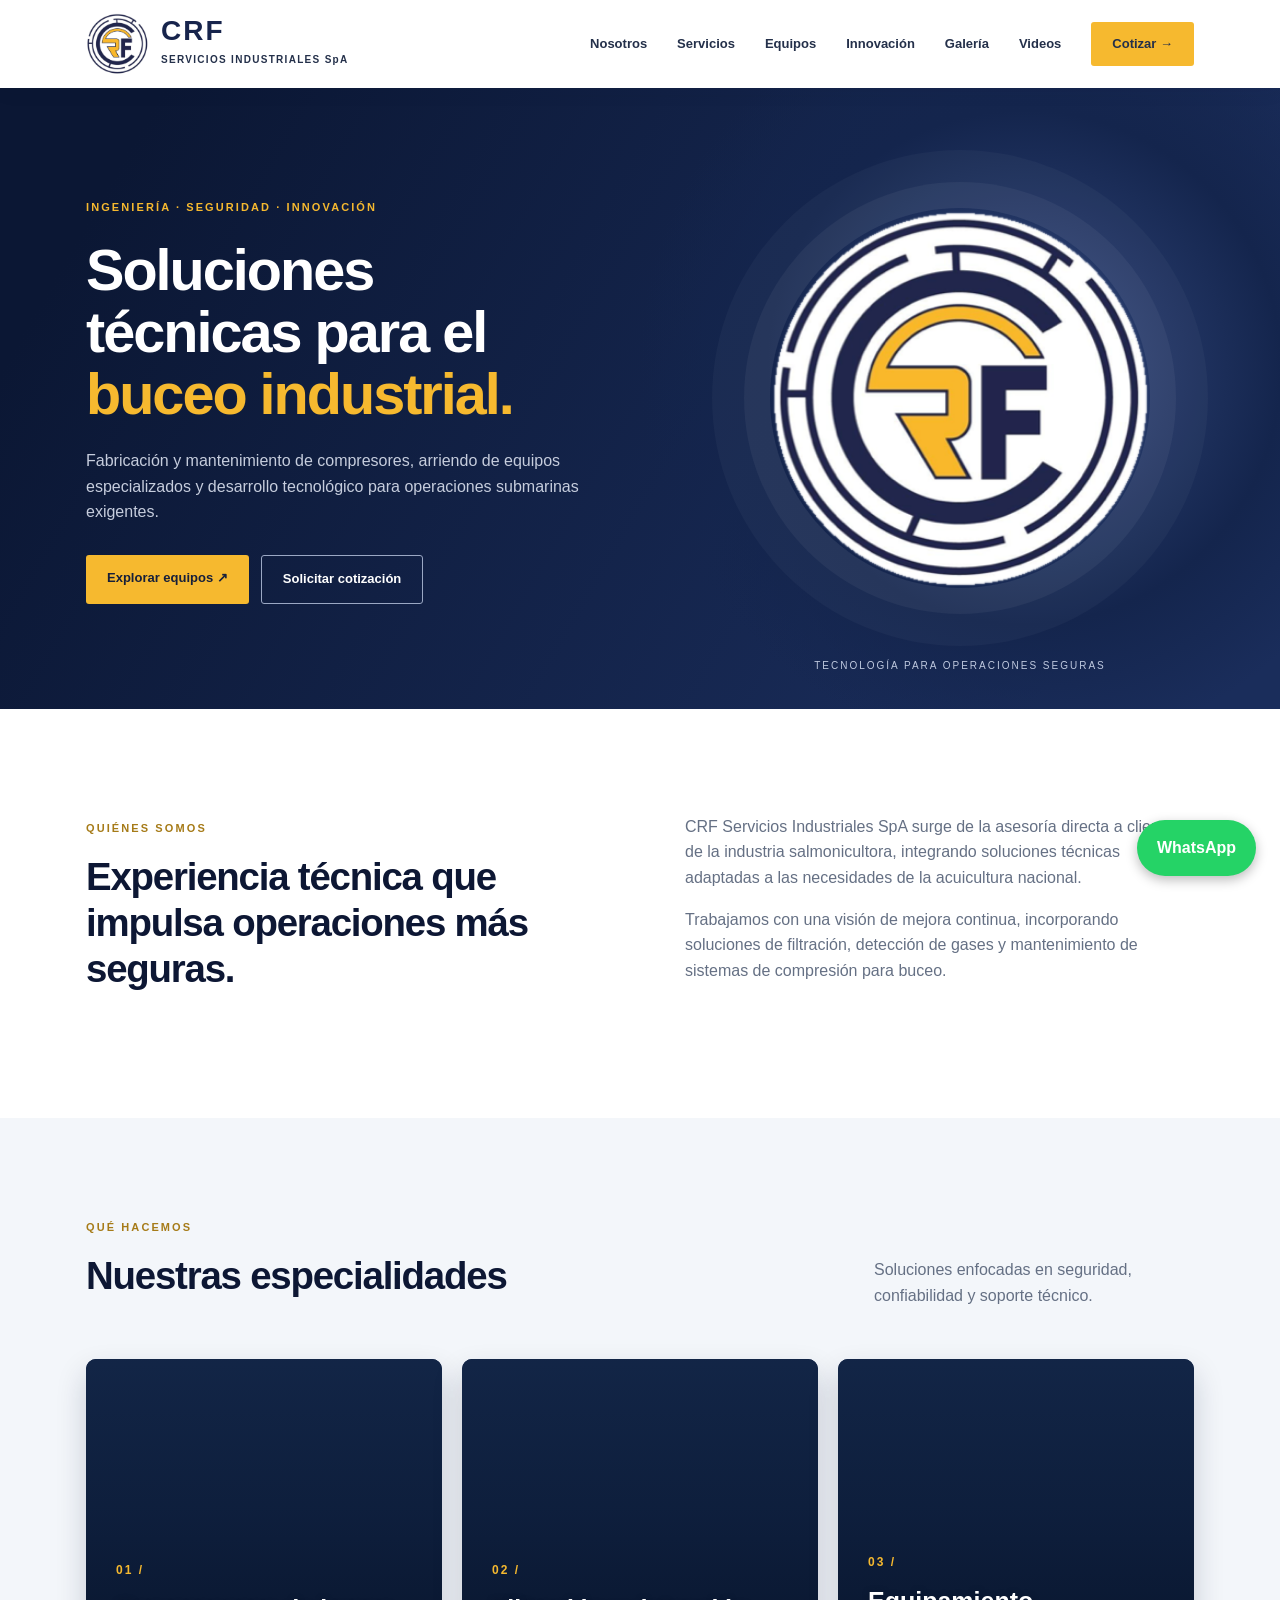
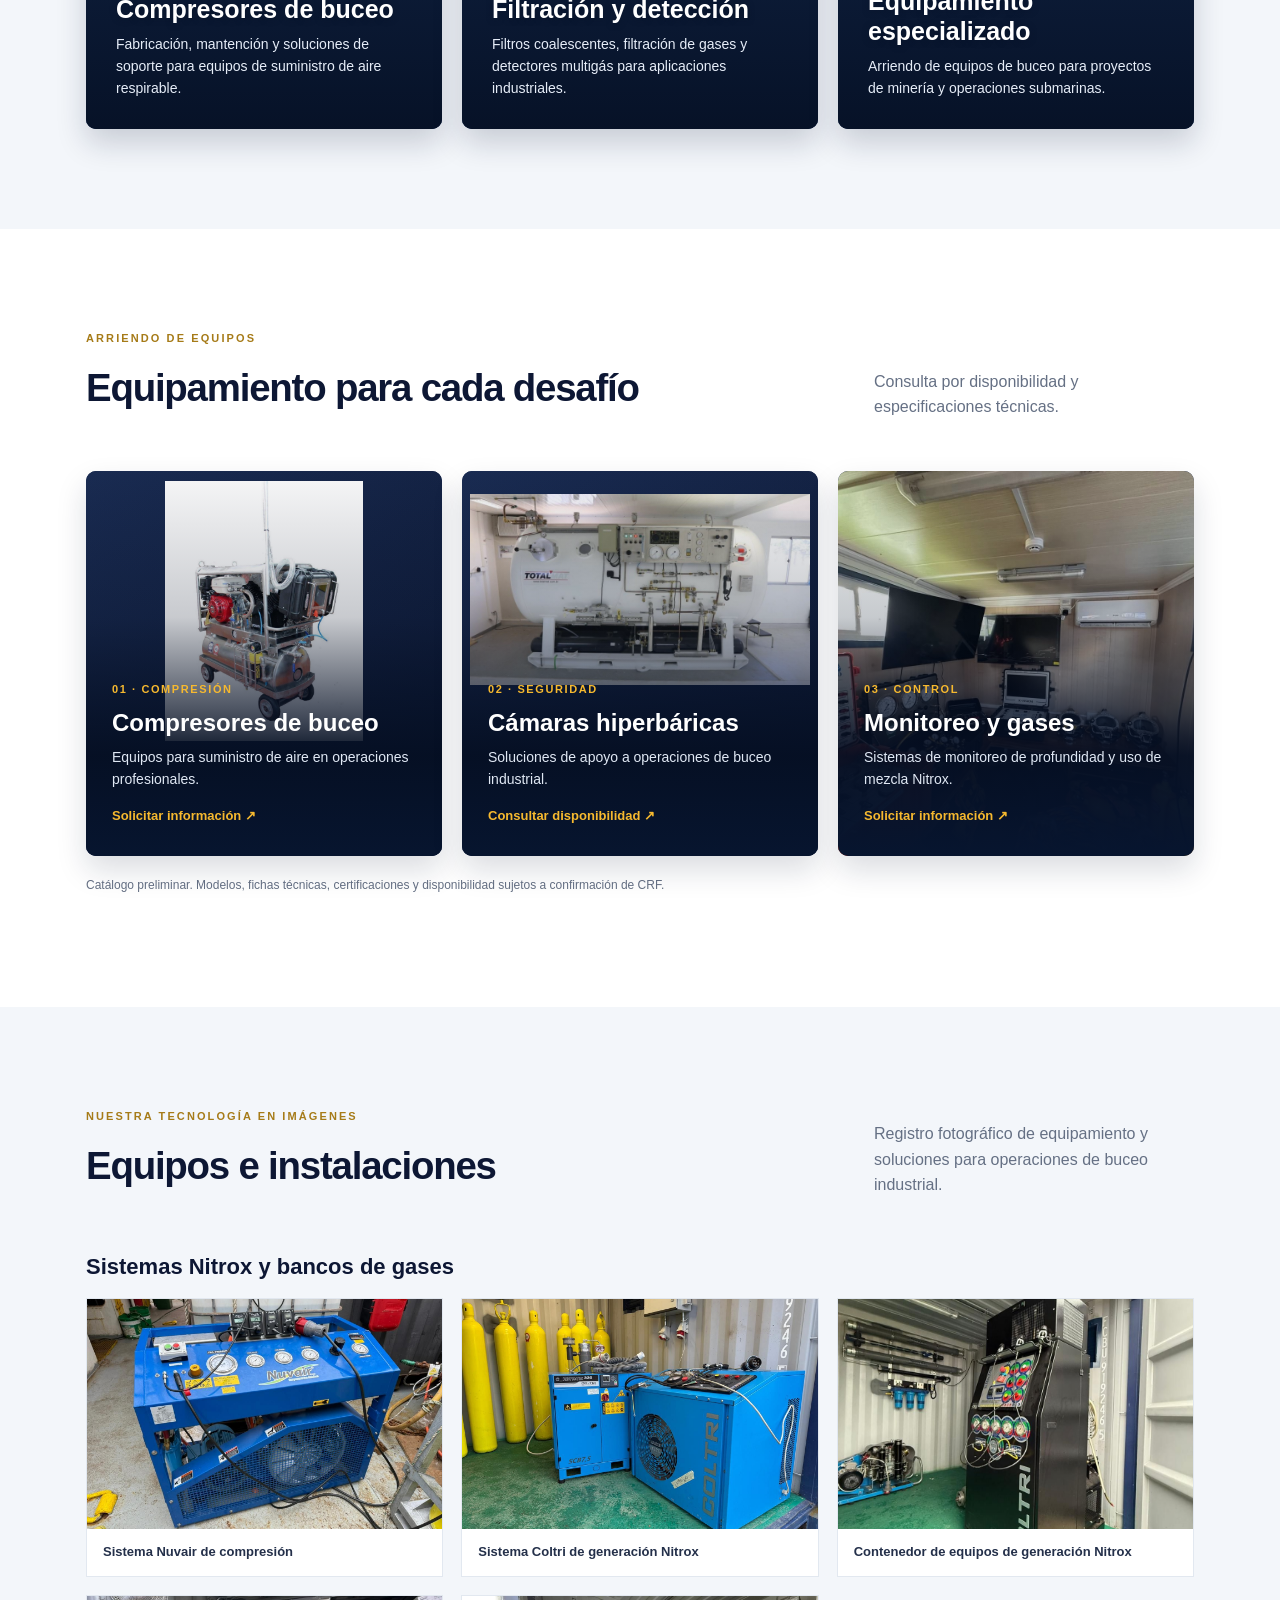
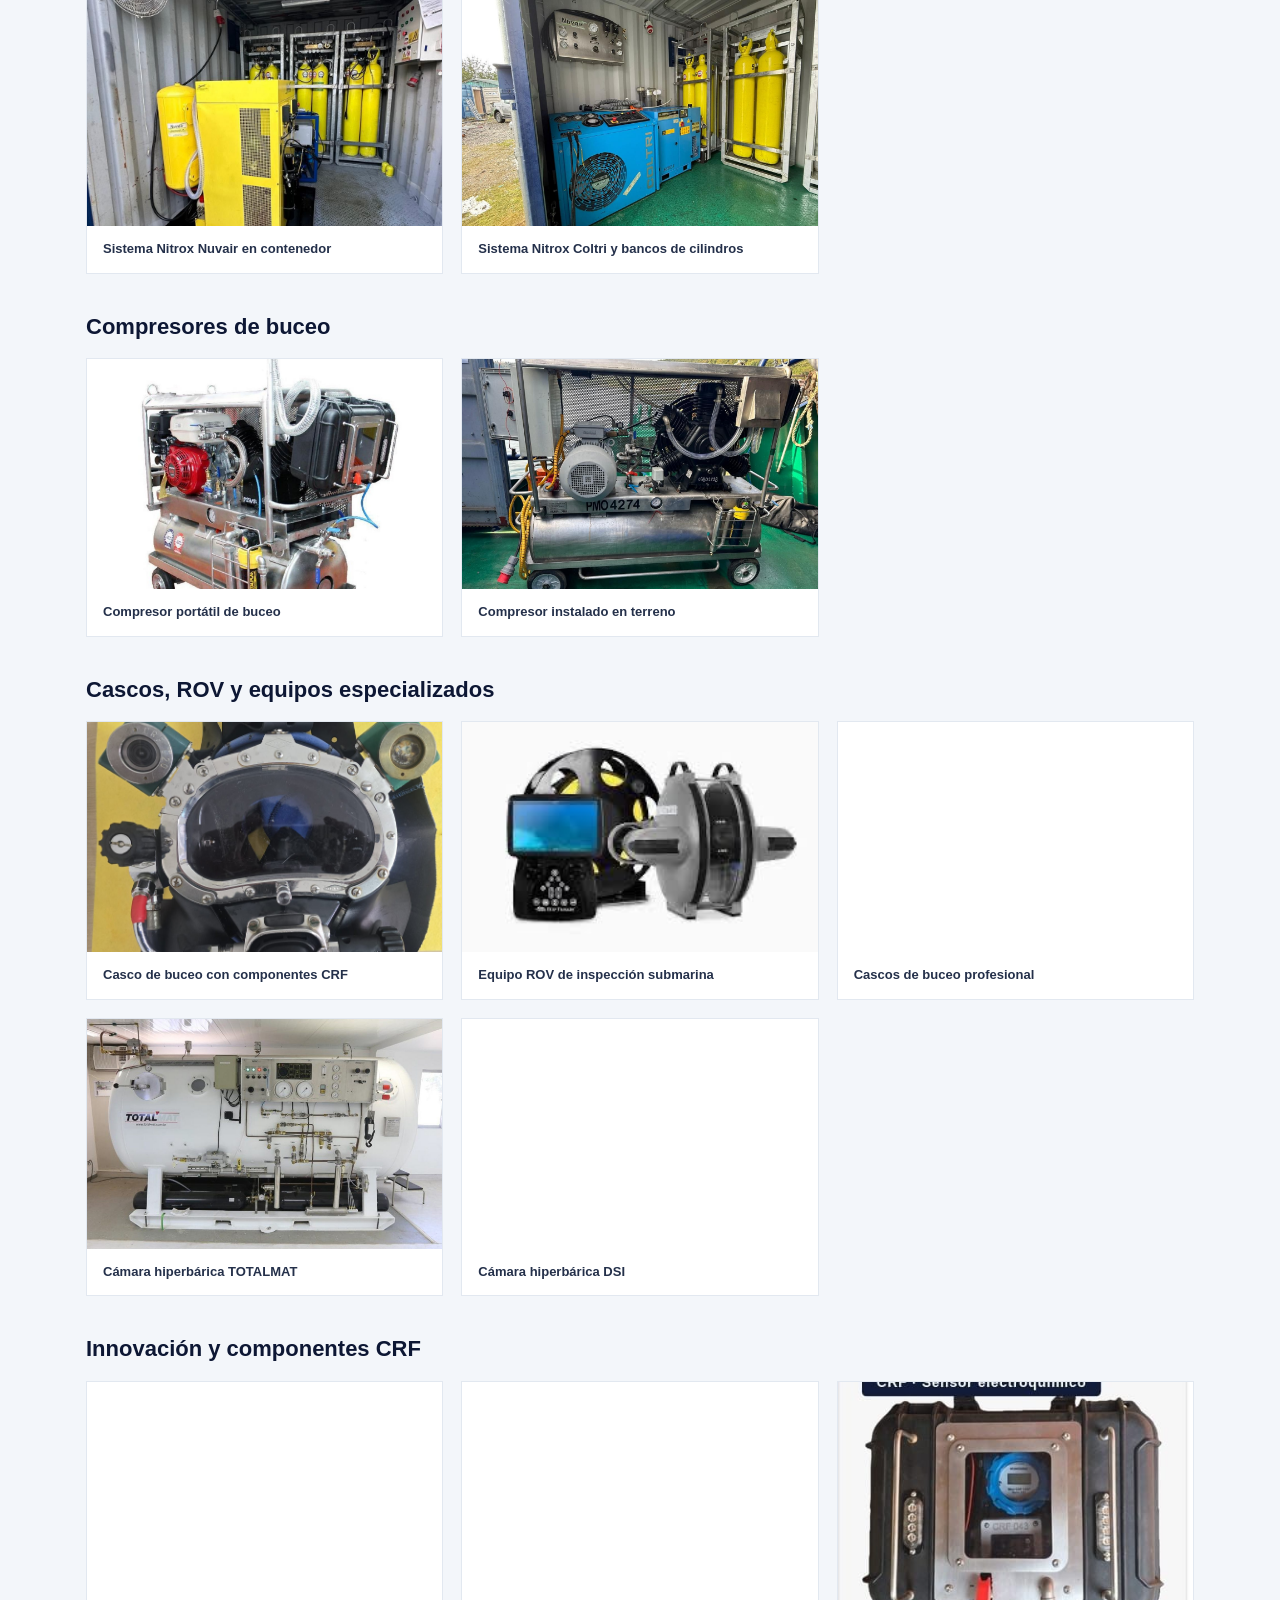
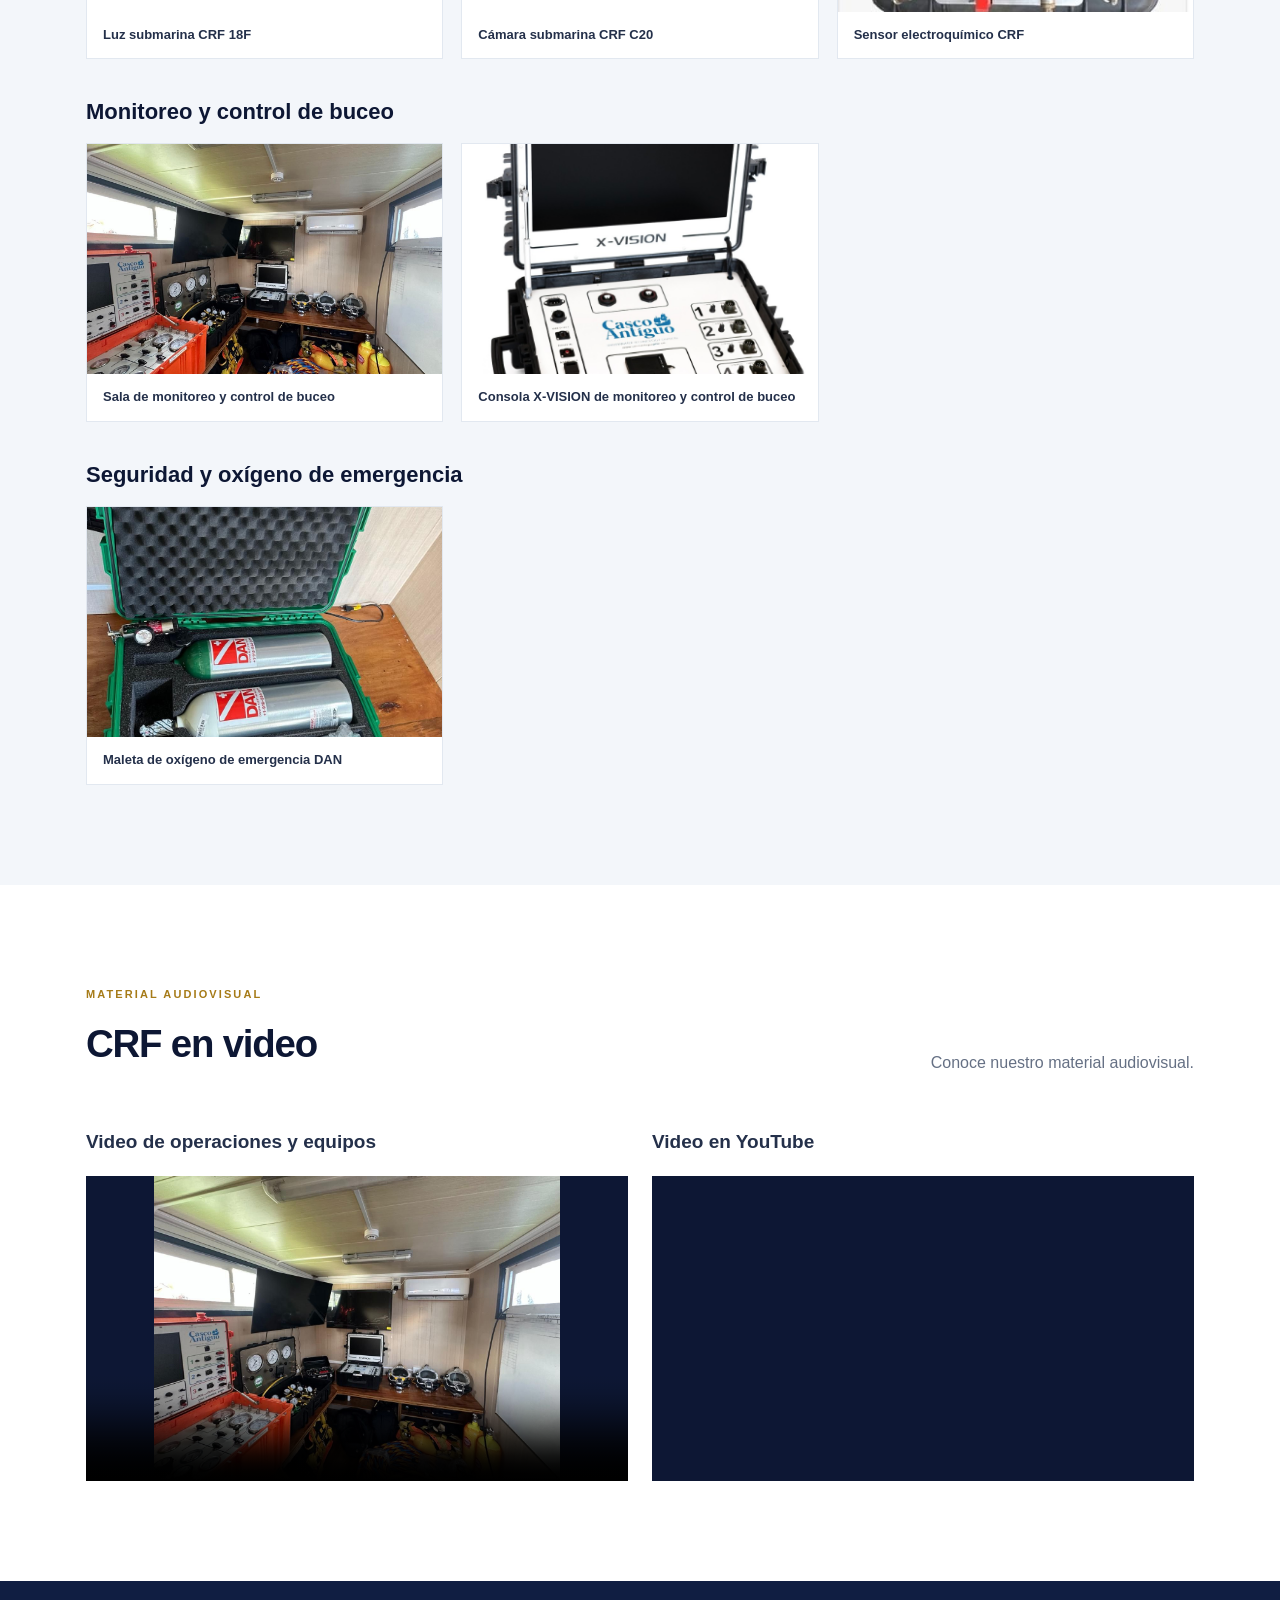
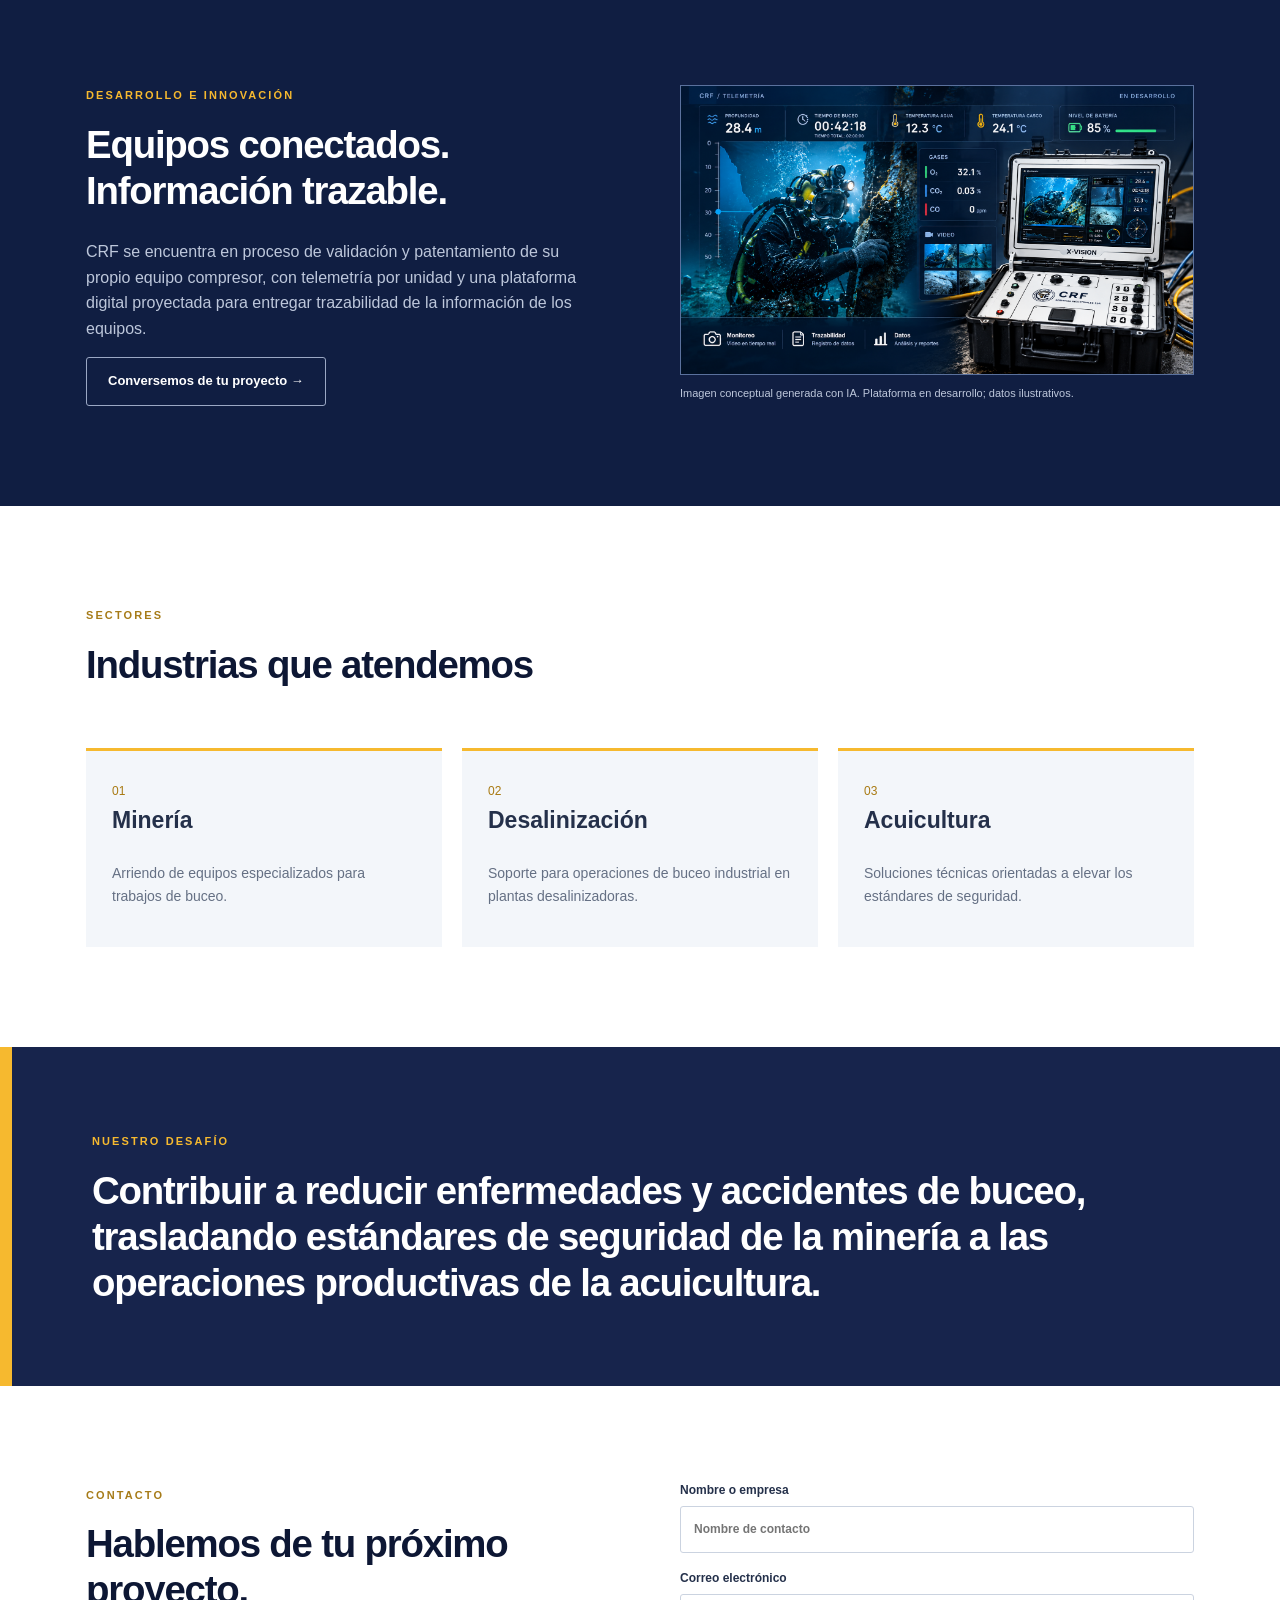
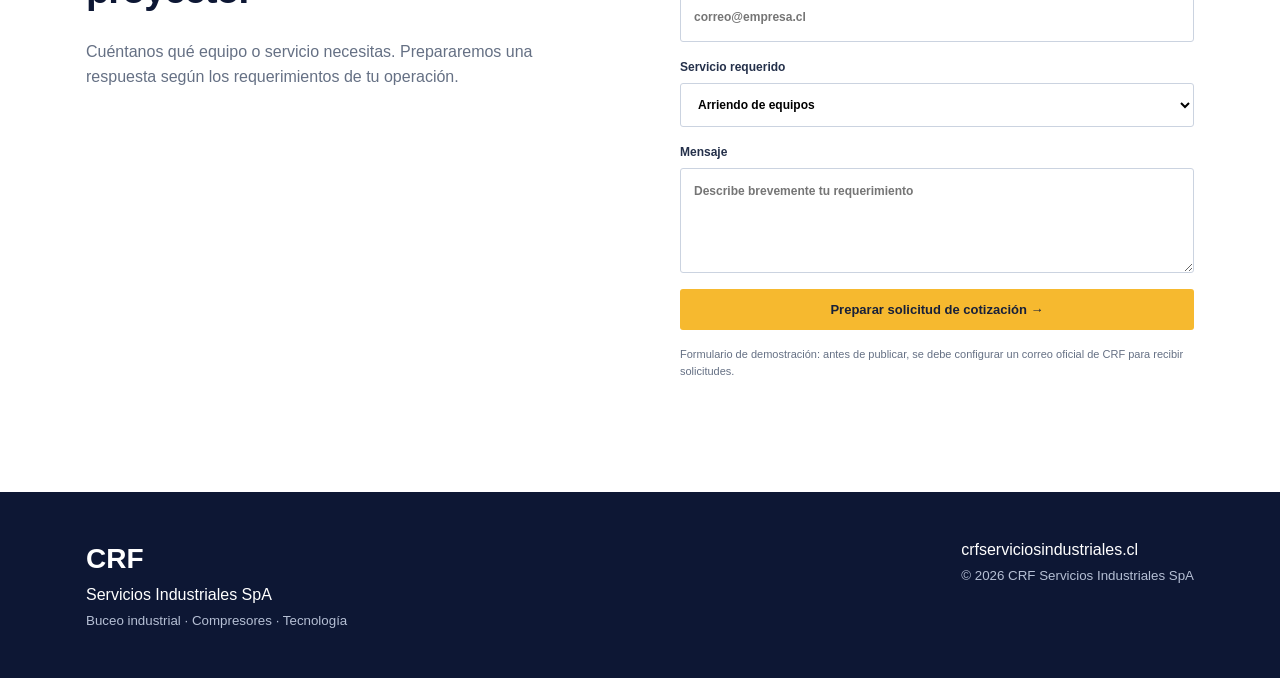
==== commit d49a972f: "Agregar botón WhatsApp CRF." ====
--- a/index.html
+++ b/index.html
@@ -10,4 +10,16 @@
 <section class="section wrap"><div class="sectionhead"><div><span class="eyebrow dark">SECTORES</span><h2>Industrias que atendemos</h2></div></div><div class="industries"><div><span>01</span><h3>Minería</h3><p>Arriendo de equipos especializados para trabajos de buceo.</p></div><div><span>02</span><h3>Desalinización</h3><p>Soporte para operaciones de buceo industrial en plantas desalinizadoras.</p></div><div><span>03</span><h3>Acuicultura</h3><p>Soluciones técnicas orientadas a elevar los estándares de seguridad.</p></div></div></section>
 <section class="mission"><div class="wrap"><span class="eyebrow">NUESTRO DESAFÍO</span><h2>Contribuir a reducir enfermedades y accidentes de buceo, trasladando estándares de seguridad de la minería a las operaciones productivas de la acuicultura.</h2></div></section>
 <section class="section wrap contact" id="contacto"><div><span class="eyebrow dark">CONTACTO</span><h2>Hablemos de tu próximo proyecto.</h2><p>Cuéntanos qué equipo o servicio necesitas. Prepararemos una respuesta según los requerimientos de tu operación.</p></div><form id="contact-form"><label>Nombre o empresa<input name="nombre" placeholder="Nombre de contacto" required=""/></label><label>Correo electrónico<input name="correo" placeholder="correo@empresa.cl" required="" type="email"/></label><label>Servicio requerido<select name="servicio"><option>Arriendo de equipos</option><option>Compresores y mantenimiento</option><option>Filtración y detección de gases</option><option>Proyecto industrial</option><option>Otro servicio</option></select></label><label>Mensaje<textarea name="mensaje" placeholder="Describe brevemente tu requerimiento" required="" rows="4"></textarea></label><button class="btn primary" type="submit">Preparar solicitud de cotización →</button><p class="formnote">Formulario de demostración: antes de publicar, se debe configurar un correo oficial de CRF para recibir solicitudes.</p></form></section></main>
-<footer><div class="wrap footergrid"><div><strong>CRF</strong><p>Servicios Industriales SpA</p><small>Buceo industrial · Compresores · Tecnología</small></div><div><p>crfserviciosindustriales.cl</p><small>© <span id="year"></span> CRF Servicios Industriales SpA</small></div></div></footer><script src="script.js"></script></body></html>
+<footer><div class="wrap footergrid"><div><strong>CRF</strong><p>Servicios Industriales SpA</p><small>Buceo industrial · Compresores · Tecnología</small></div><div><p>crfserviciosindustriales.cl</p><small>© <span id="year"></span> CRF Servicios Industriales SpA</small></div></div></footer><script src="script.js"></script>
+<!-- Botón flotante de WhatsApp CRF -->
+<a href="https://wa.me/56941580075?text=Hola%2C%20quiero%20consultar%20por%20los%20servicios%20de%20CRF"
+   target="_blank"
+   rel="noopener noreferrer"
+   aria-label="Contactar a CRF por WhatsApp"
+   style="position:fixed;bottom:24px;right:24px;background:#25D366;color:white;padding:15px 20px;border-radius:50px;text-decoration:none;font-family:Arial,sans-serif;font-weight:bold;box-shadow:0 4px 12px #0004;z-index:9999;">
+   WhatsApp
+</a>
+</body>
+</html>
+
+
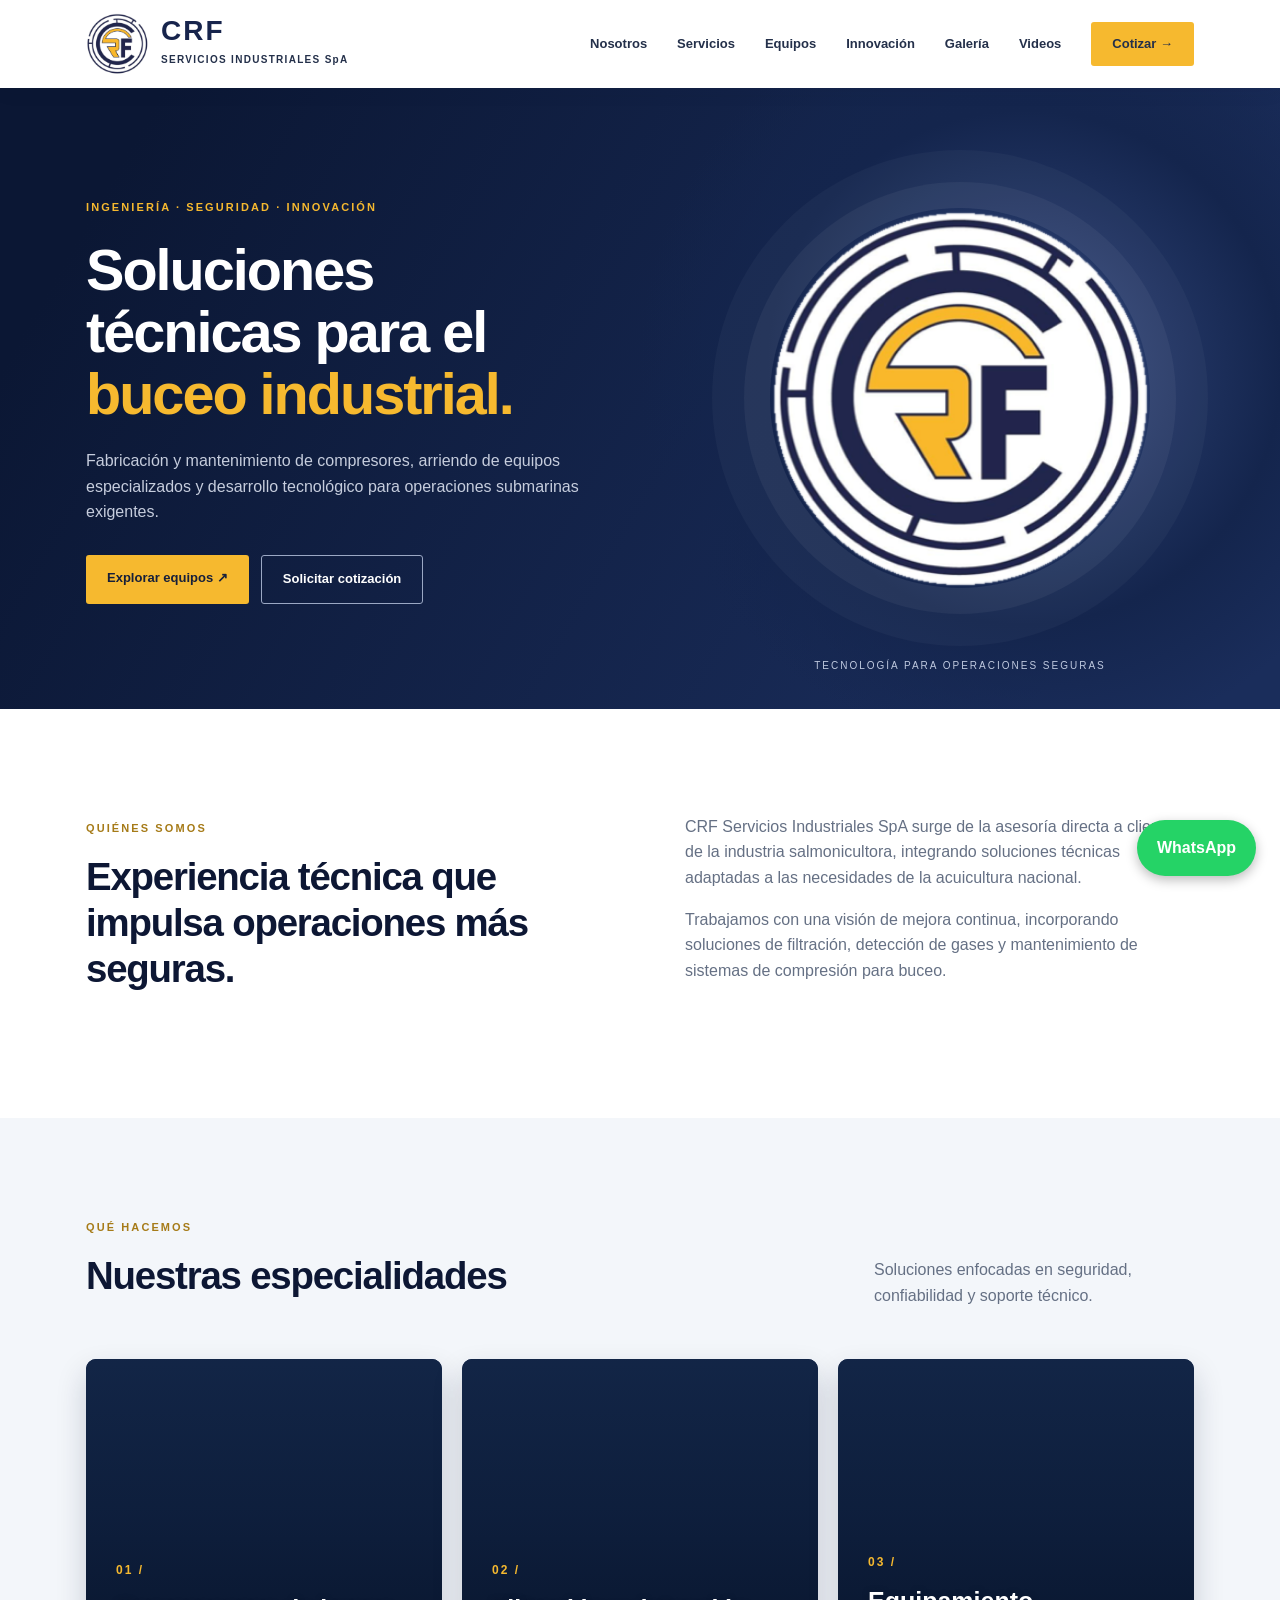
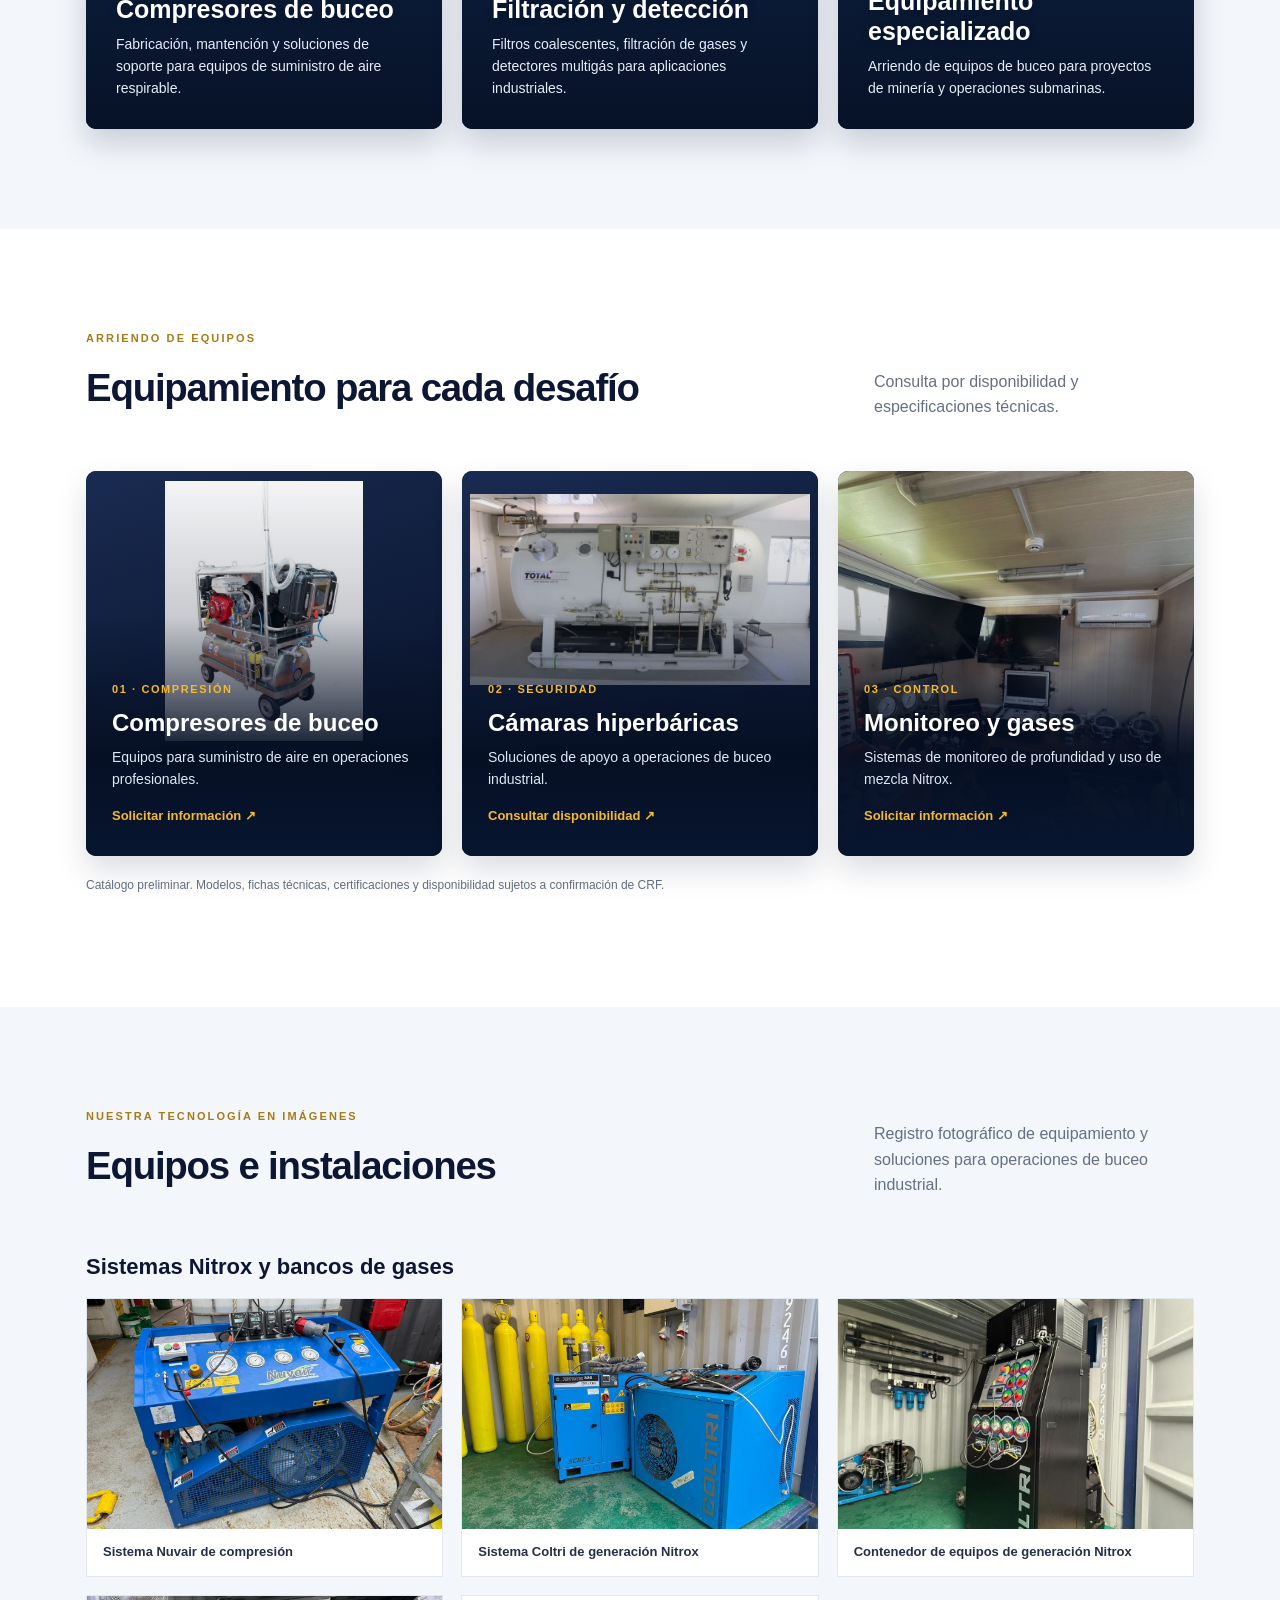
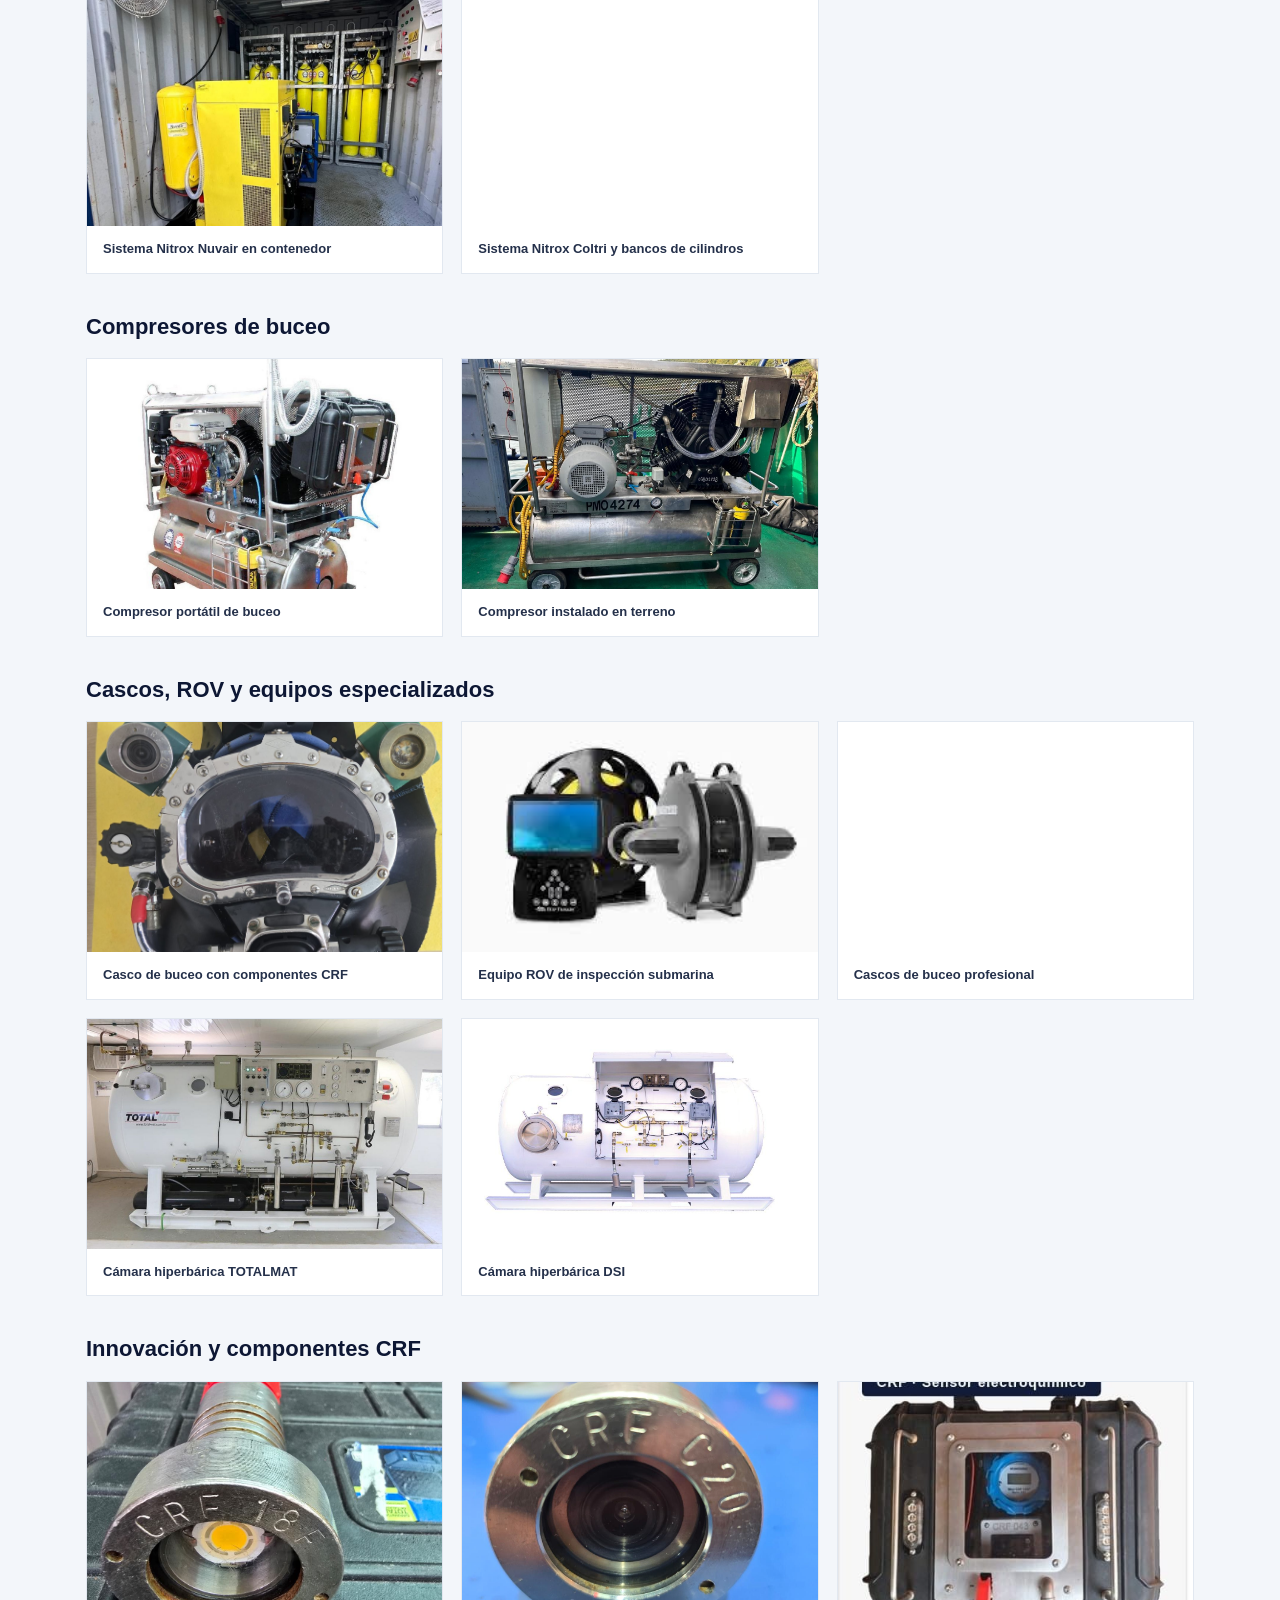
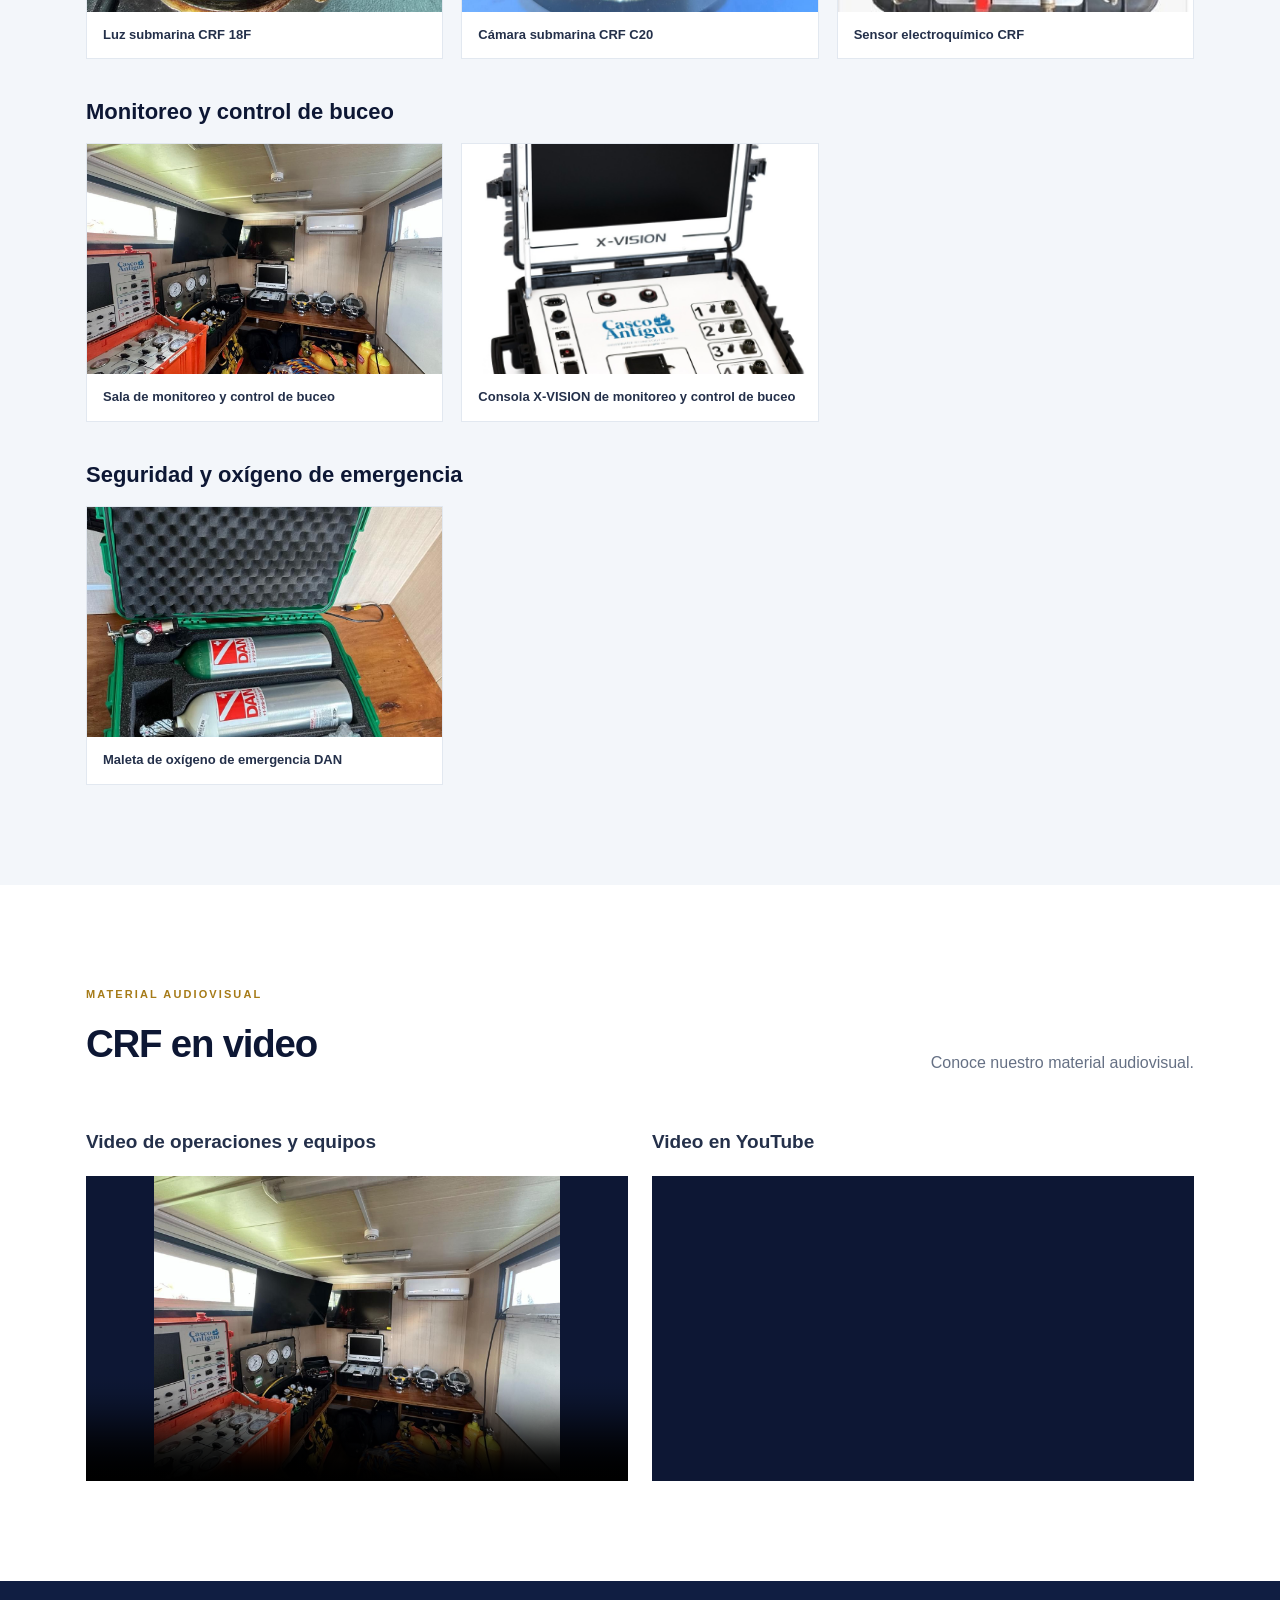
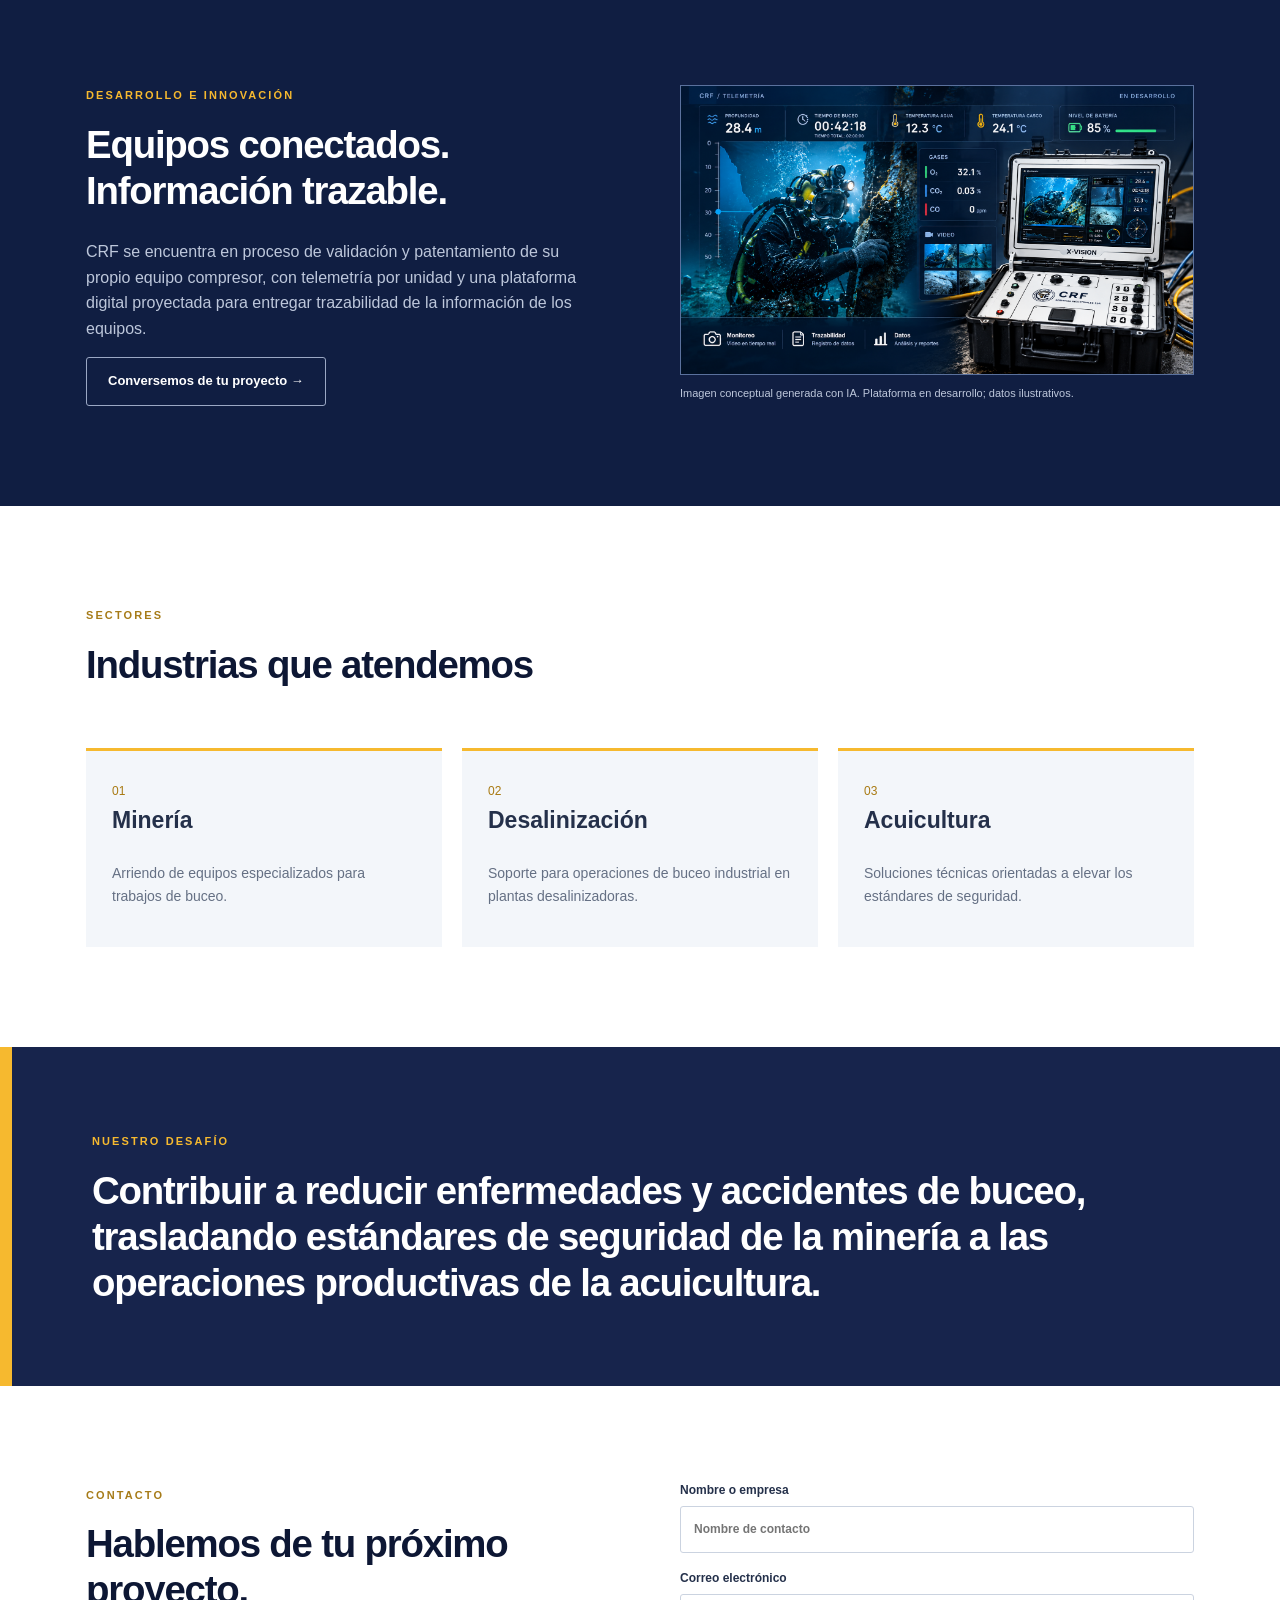
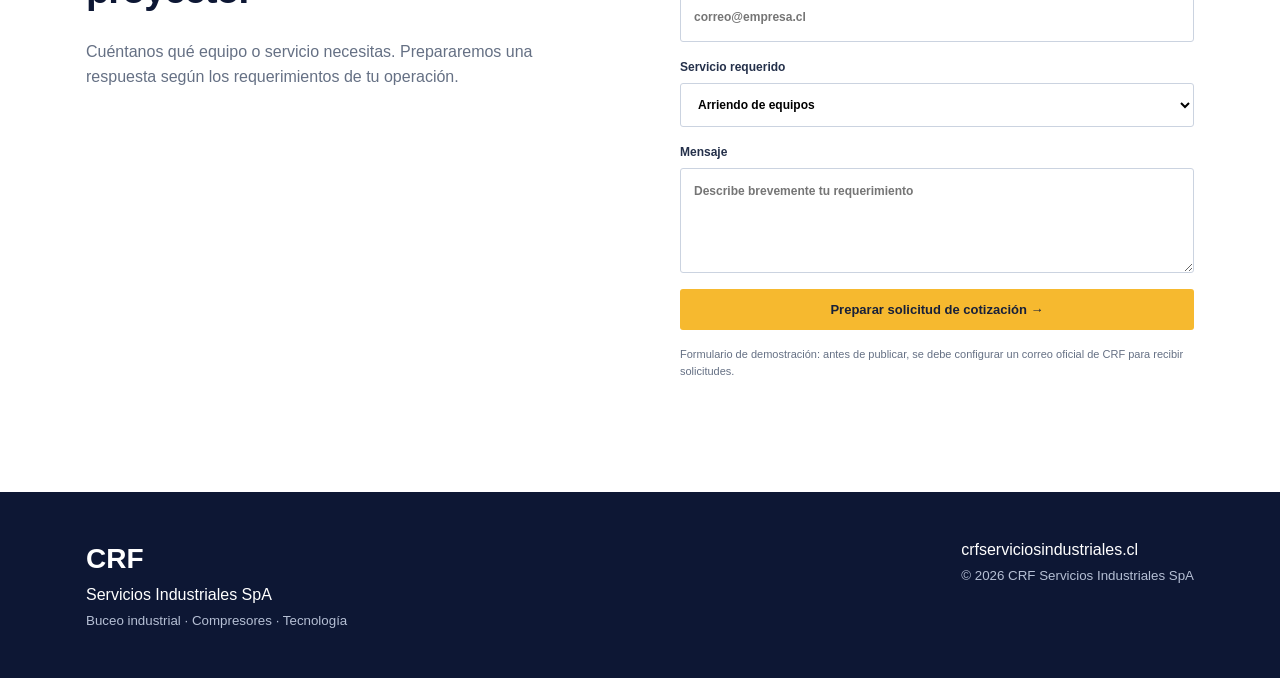
==== commit 2386cd47: "Configurar correo de contacto CRF." ====
--- a/index.html
+++ b/index.html
@@ -9,7 +9,7 @@
 <section class="section pale" id="galeria"><div class="wrap"><div class="sectionhead"><div><span class="eyebrow dark">NUESTRA TECNOLOGÍA EN IMÁGENES</span><h2>Equipos e instalaciones</h2></div><p>Registro fotográfico de equipamiento y soluciones para operaciones de buceo industrial.</p></div><h3 class="gallery-heading">Sistemas Nitrox y bancos de gases</h3><div class="photo-grid"><figure class="photo-card"><img alt="Sistema Nuvair de compresión" decoding="async" loading="lazy" src="nitrox-nuvair.jpg"/><figcaption>Sistema Nuvair de compresión</figcaption></figure><figure class="photo-card"><img alt="Sistema Coltri de generación Nitrox" decoding="async" loading="lazy" src="nitrox-coltri.jpg"/><figcaption>Sistema Coltri de generación Nitrox</figcaption></figure><figure class="photo-card"><img alt="Contenedor de equipos de generación Nitrox" decoding="async" loading="lazy" src="contenedor-nitrox-equipos.jpg"/><figcaption>Contenedor de equipos de generación Nitrox</figcaption></figure><figure class="photo-card"><img alt="Sistema Nitrox Nuvair en contenedor" decoding="async" loading="lazy" src="contenedor-nitrox-nuvair.jpg"/><figcaption>Sistema Nitrox Nuvair en contenedor</figcaption></figure><figure class="photo-card"><img alt="Sistema Nitrox Coltri y bancos de cilindros" decoding="async" loading="lazy" src="contenedor-coltri-2.jpg"/><figcaption>Sistema Nitrox Coltri y bancos de cilindros</figcaption></figure></div><h3 class="gallery-heading">Compresores de buceo</h3><div class="photo-grid"><figure class="photo-card"><img alt="Compresor portátil de buceo" decoding="async" loading="lazy" src="compresor-portatil.jpg"/><figcaption>Compresor portátil de buceo</figcaption></figure><figure class="photo-card"><img alt="Compresor instalado en terreno" decoding="async" loading="lazy" src="compresor-terreno.jpg"/><figcaption>Compresor instalado en terreno</figcaption></figure></div><h3 class="gallery-heading">Cascos, ROV y equipos especializados</h3><div class="photo-grid"><figure class="photo-card"><img alt="Casco de buceo con componentes CRF" decoding="async" loading="lazy" src="casco-componentes-crf.jpg"/><figcaption>Casco de buceo con componentes CRF</figcaption></figure><figure class="photo-card"><img alt="Equipo ROV de inspección submarina" decoding="async" loading="lazy" src="rov-deep-trekker.jpg"/><figcaption>Equipo ROV de inspección submarina</figcaption></figure><figure class="photo-card"><img alt="Cascos de buceo profesional" decoding="async" loading="lazy" src="cascos-profesionales.jpg"/><figcaption>Cascos de buceo profesional</figcaption></figure><figure class="photo-card"><img alt="Cámara hiperbárica TOTALMAT" decoding="async" loading="lazy" src="camara-hiperbarica.jpg"/><figcaption>Cámara hiperbárica TOTALMAT</figcaption></figure><figure class="photo-card"><img alt="Cámara hiperbárica DSI" decoding="async" loading="lazy" src="camara-dsi.png"/><figcaption>Cámara hiperbárica DSI</figcaption></figure></div><h3 class="gallery-heading">Innovación y componentes CRF</h3><div class="photo-grid"><figure class="photo-card"><img alt="Luz submarina CRF 18F" decoding="async" loading="lazy" src="crf-componente-c18.jpg"/><figcaption>Luz submarina CRF 18F</figcaption></figure><figure class="photo-card"><img alt="Cámara submarina CRF C20" decoding="async" loading="lazy" src="crf-componente-c20.jpg"/><figcaption>Cámara submarina CRF C20</figcaption></figure><figure class="photo-card"><img alt="Sensor electroquímico CRF" decoding="async" loading="lazy" src="sensor-electroquimico-crf.jpg"/><figcaption>Sensor electroquímico CRF</figcaption></figure></div><h3 class="gallery-heading">Monitoreo y control de buceo</h3><div class="photo-grid"><figure class="photo-card"><img alt="Sala de monitoreo y control de buceo" decoding="async" loading="lazy" src="sala-control-buceo.jpg"/><figcaption>Sala de monitoreo y control de buceo</figcaption></figure><figure class="photo-card"><img alt="Consola X-VISION de monitoreo y control de buceo" decoding="async" loading="lazy" src="control-xvision.png"/><figcaption>Consola X-VISION de monitoreo y control de buceo</figcaption></figure></div><h3 class="gallery-heading">Seguridad y oxígeno de emergencia</h3><div class="photo-grid"><figure class="photo-card"><img alt="Maleta de oxígeno de emergencia DAN" decoding="async" loading="lazy" src="maleta-oxigeno-dan.jpg"/><figcaption>Maleta de oxígeno de emergencia DAN</figcaption></figure></div></div></section><section class="section wrap" id="videos"><div class="sectionhead"><div><span class="eyebrow dark">MATERIAL AUDIOVISUAL</span><h2>CRF en video</h2></div><p>Conoce nuestro material audiovisual.</p></div><div class="video-grid"><article><h3>Video de operaciones y equipos</h3><video controls="" playsinline="" poster="sala-control-buceo.jpg" preload="none"><source src="video-crf.mp4" type="video/mp4"/>Tu navegador no admite este video.</video></article><article><h3>Video en YouTube</h3><div class="video-frame"><iframe allow="accelerometer; autoplay; clipboard-write; encrypted-media; gyroscope; picture-in-picture; web-share" allowfullscreen="" loading="lazy" referrerpolicy="strict-origin-when-cross-origin" src="https://www.youtube-nocookie.com/embed/SJFTPEprJG4" title="Video CRF en YouTube"></iframe></div></article></div></section><section class="innovation" id="innovacion"><div class="wrap innovation-grid"><div><span class="eyebrow">DESARROLLO E INNOVACIÓN</span><h2>Equipos conectados. Información trazable.</h2><p>CRF se encuentra en proceso de validación y patentamiento de su propio equipo compresor, con telemetría por unidad y una plataforma digital proyectada para entregar trazabilidad de la información de los equipos.</p><a class="btn outline" href="#contacto">Conversemos de tu proyecto →</a></div><div class="telemetry telemetry-image"><img alt="Visualización conceptual de telemetría: profundidad, tiempo de buceo, temperatura y datos operativos" src="telemetria-conceptual.png"/><p class="concept-note">Imagen conceptual generada con IA. Plataforma en desarrollo; datos ilustrativos.</p></div></div></section>
 <section class="section wrap"><div class="sectionhead"><div><span class="eyebrow dark">SECTORES</span><h2>Industrias que atendemos</h2></div></div><div class="industries"><div><span>01</span><h3>Minería</h3><p>Arriendo de equipos especializados para trabajos de buceo.</p></div><div><span>02</span><h3>Desalinización</h3><p>Soporte para operaciones de buceo industrial en plantas desalinizadoras.</p></div><div><span>03</span><h3>Acuicultura</h3><p>Soluciones técnicas orientadas a elevar los estándares de seguridad.</p></div></div></section>
 <section class="mission"><div class="wrap"><span class="eyebrow">NUESTRO DESAFÍO</span><h2>Contribuir a reducir enfermedades y accidentes de buceo, trasladando estándares de seguridad de la minería a las operaciones productivas de la acuicultura.</h2></div></section>
-<section class="section wrap contact" id="contacto"><div><span class="eyebrow dark">CONTACTO</span><h2>Hablemos de tu próximo proyecto.</h2><p>Cuéntanos qué equipo o servicio necesitas. Prepararemos una respuesta según los requerimientos de tu operación.</p></div><form id="contact-form"><label>Nombre o empresa<input name="nombre" placeholder="Nombre de contacto" required=""/></label><label>Correo electrónico<input name="correo" placeholder="correo@empresa.cl" required="" type="email"/></label><label>Servicio requerido<select name="servicio"><option>Arriendo de equipos</option><option>Compresores y mantenimiento</option><option>Filtración y detección de gases</option><option>Proyecto industrial</option><option>Otro servicio</option></select></label><label>Mensaje<textarea name="mensaje" placeholder="Describe brevemente tu requerimiento" required="" rows="4"></textarea></label><button class="btn primary" type="submit">Preparar solicitud de cotización →</button><p class="formnote">Formulario de demostración: antes de publicar, se debe configurar un correo oficial de CRF para recibir solicitudes.</p></form></section></main>
+<section class="section wrap contact" id="contacto"><div><span class="eyebrow dark">CONTACTO</span><h2>Hablemos de tu próximo proyecto.</h2><p>Cuéntanos qué equipo o servicio necesitas. Prepararemos una respuesta según los requerimientos de tu operación.</p></div><form id="contact-form" action="https://formsubmit.co/controlygestion@crfchile.cl" method="POST"><label>Nombre o empresa<input name="nombre" placeholder="Nombre de contacto" required=""/></label><label>Correo electrónico<input name="correo" placeholder="correo@empresa.cl" required="" type="email"/></label><label>Servicio requerido<select name="servicio"><option>Arriendo de equipos</option><option>Compresores y mantenimiento</option><option>Filtración y detección de gases</option><option>Proyecto industrial</option><option>Otro servicio</option></select></label><label>Mensaje<textarea name="mensaje" placeholder="Describe brevemente tu requerimiento" required="" rows="4"></textarea></label><button class="btn primary" type="submit">Preparar solicitud de cotización →</button><p class="formnote">Formulario de demostración: antes de publicar, se debe configurar un correo oficial de CRF para recibir solicitudes.</p></form></section></main>
 <footer><div class="wrap footergrid"><div><strong>CRF</strong><p>Servicios Industriales SpA</p><small>Buceo industrial · Compresores · Tecnología</small></div><div><p>crfserviciosindustriales.cl</p><small>© <span id="year"></span> CRF Servicios Industriales SpA</small></div></div></footer><script src="script.js"></script>
 <!-- Botón flotante de WhatsApp CRF -->
 <a href="https://wa.me/56941580075?text=Hola%2C%20quiero%20consultar%20por%20los%20servicios%20de%20CRF"
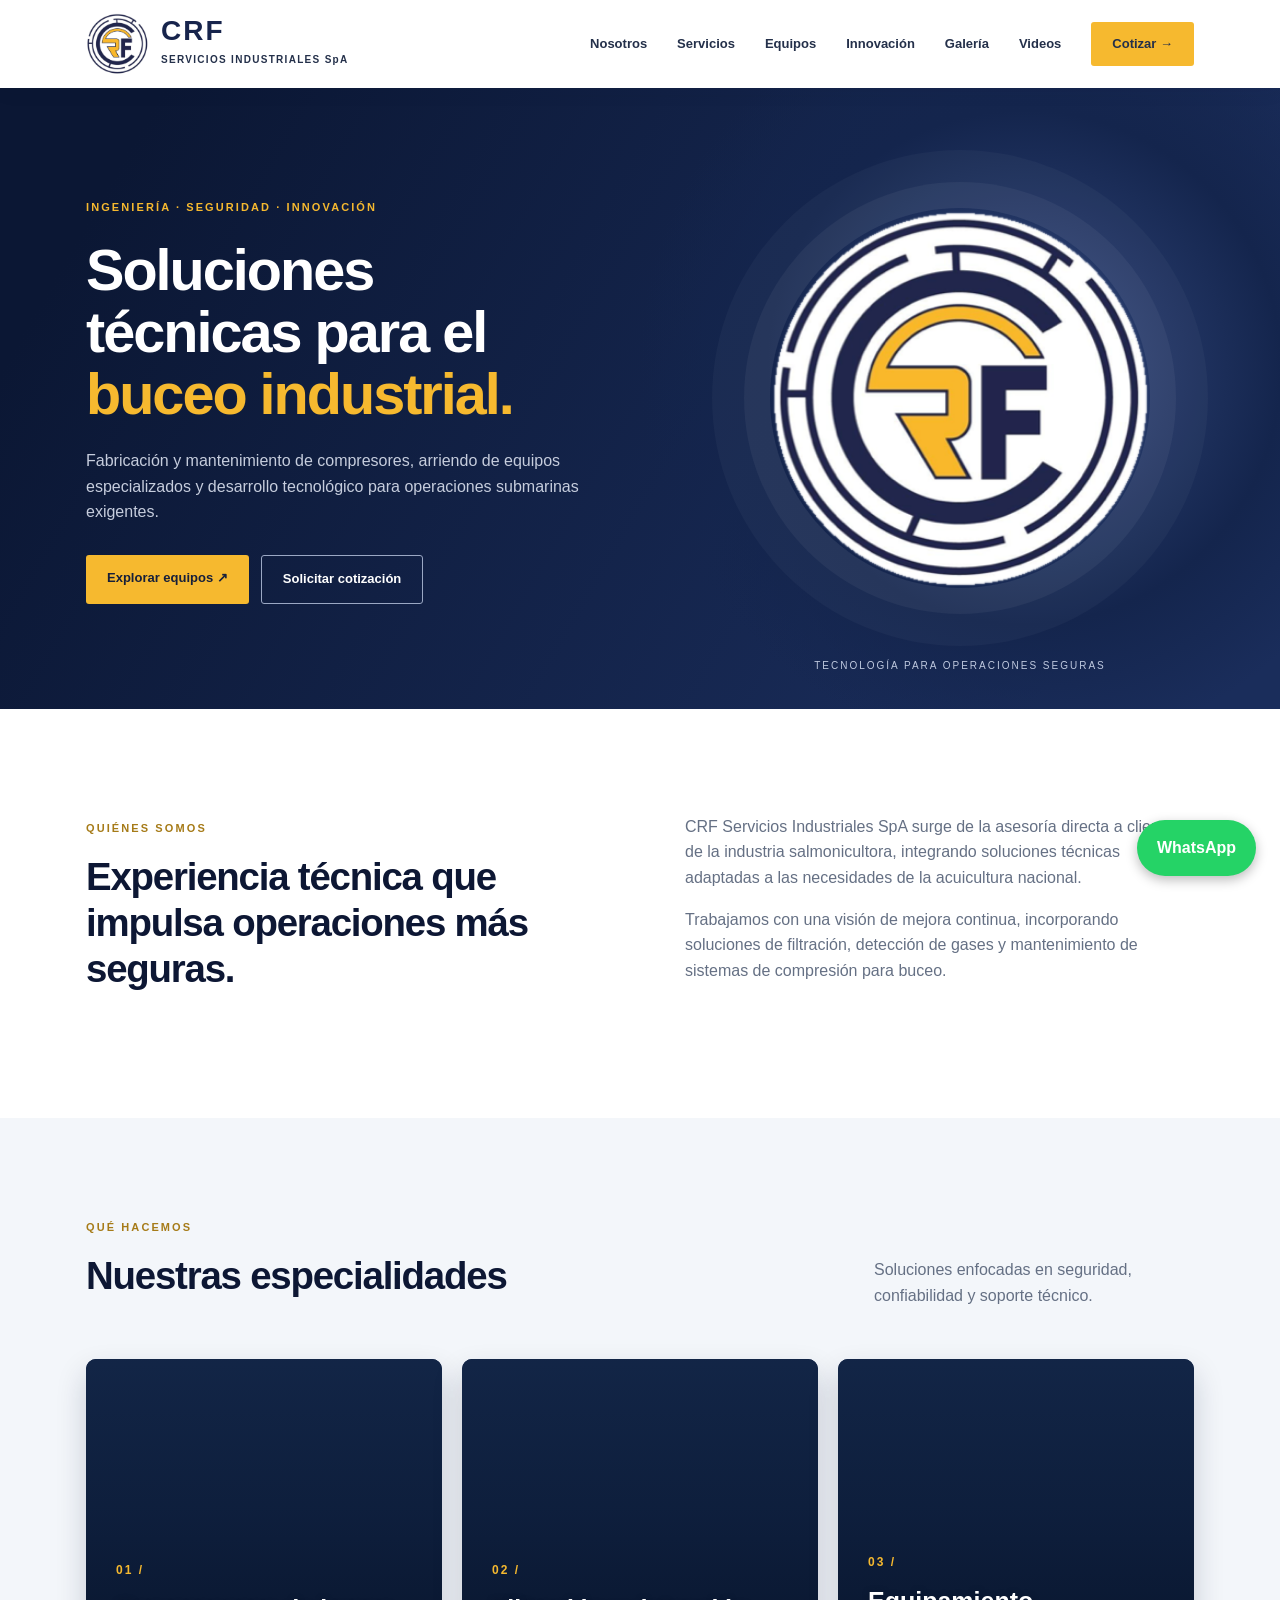
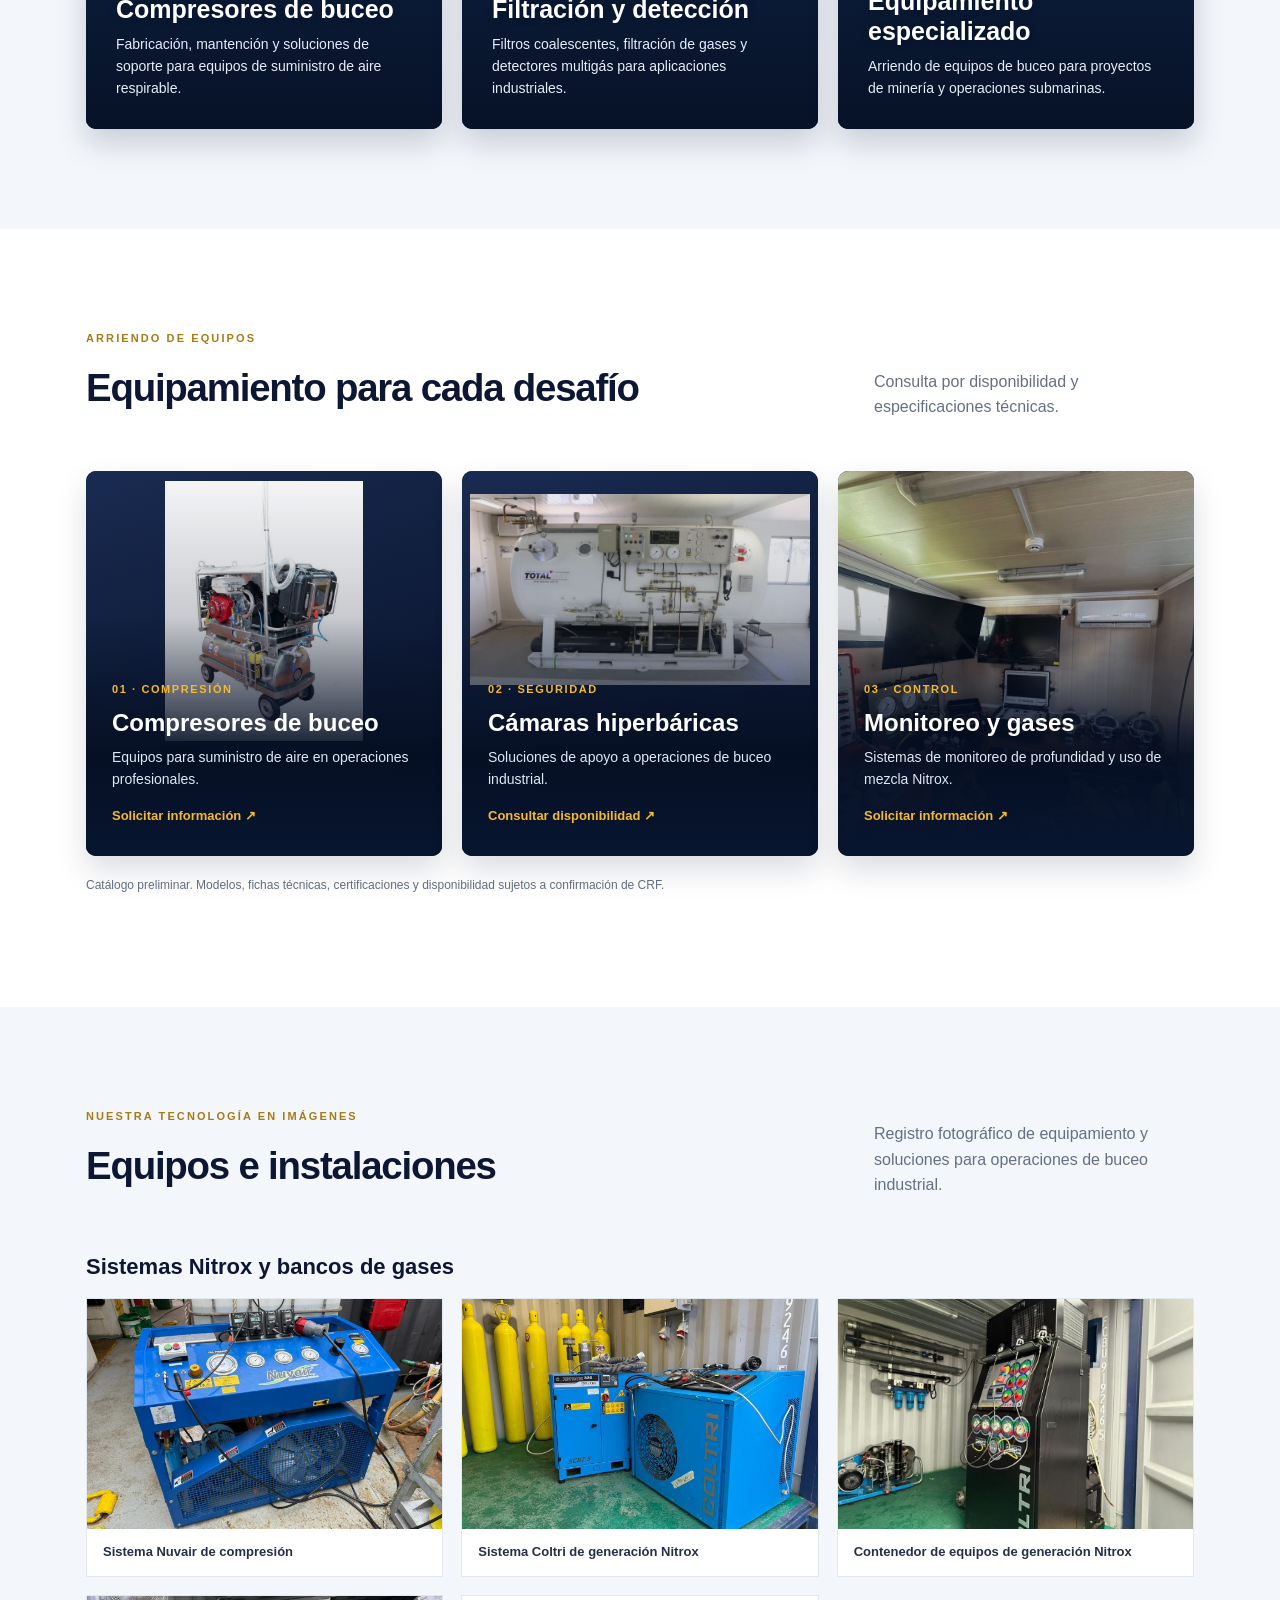
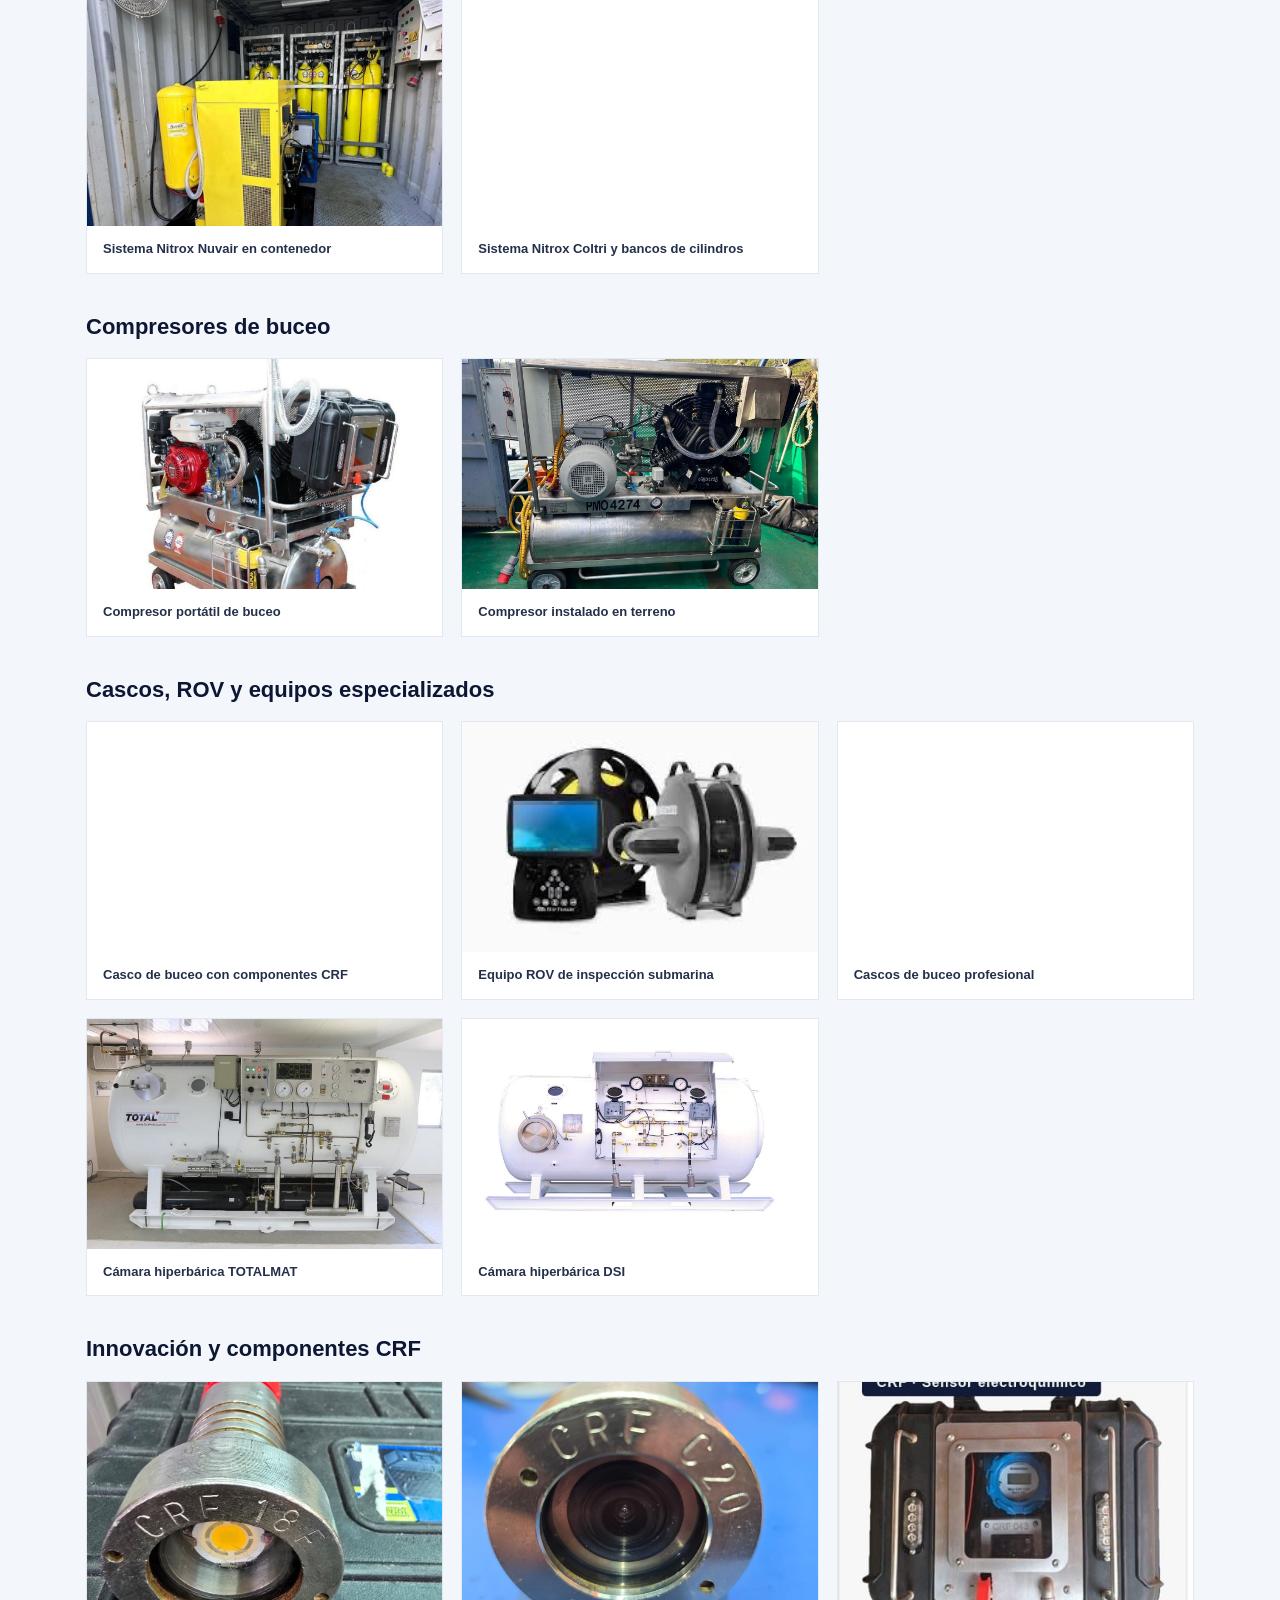
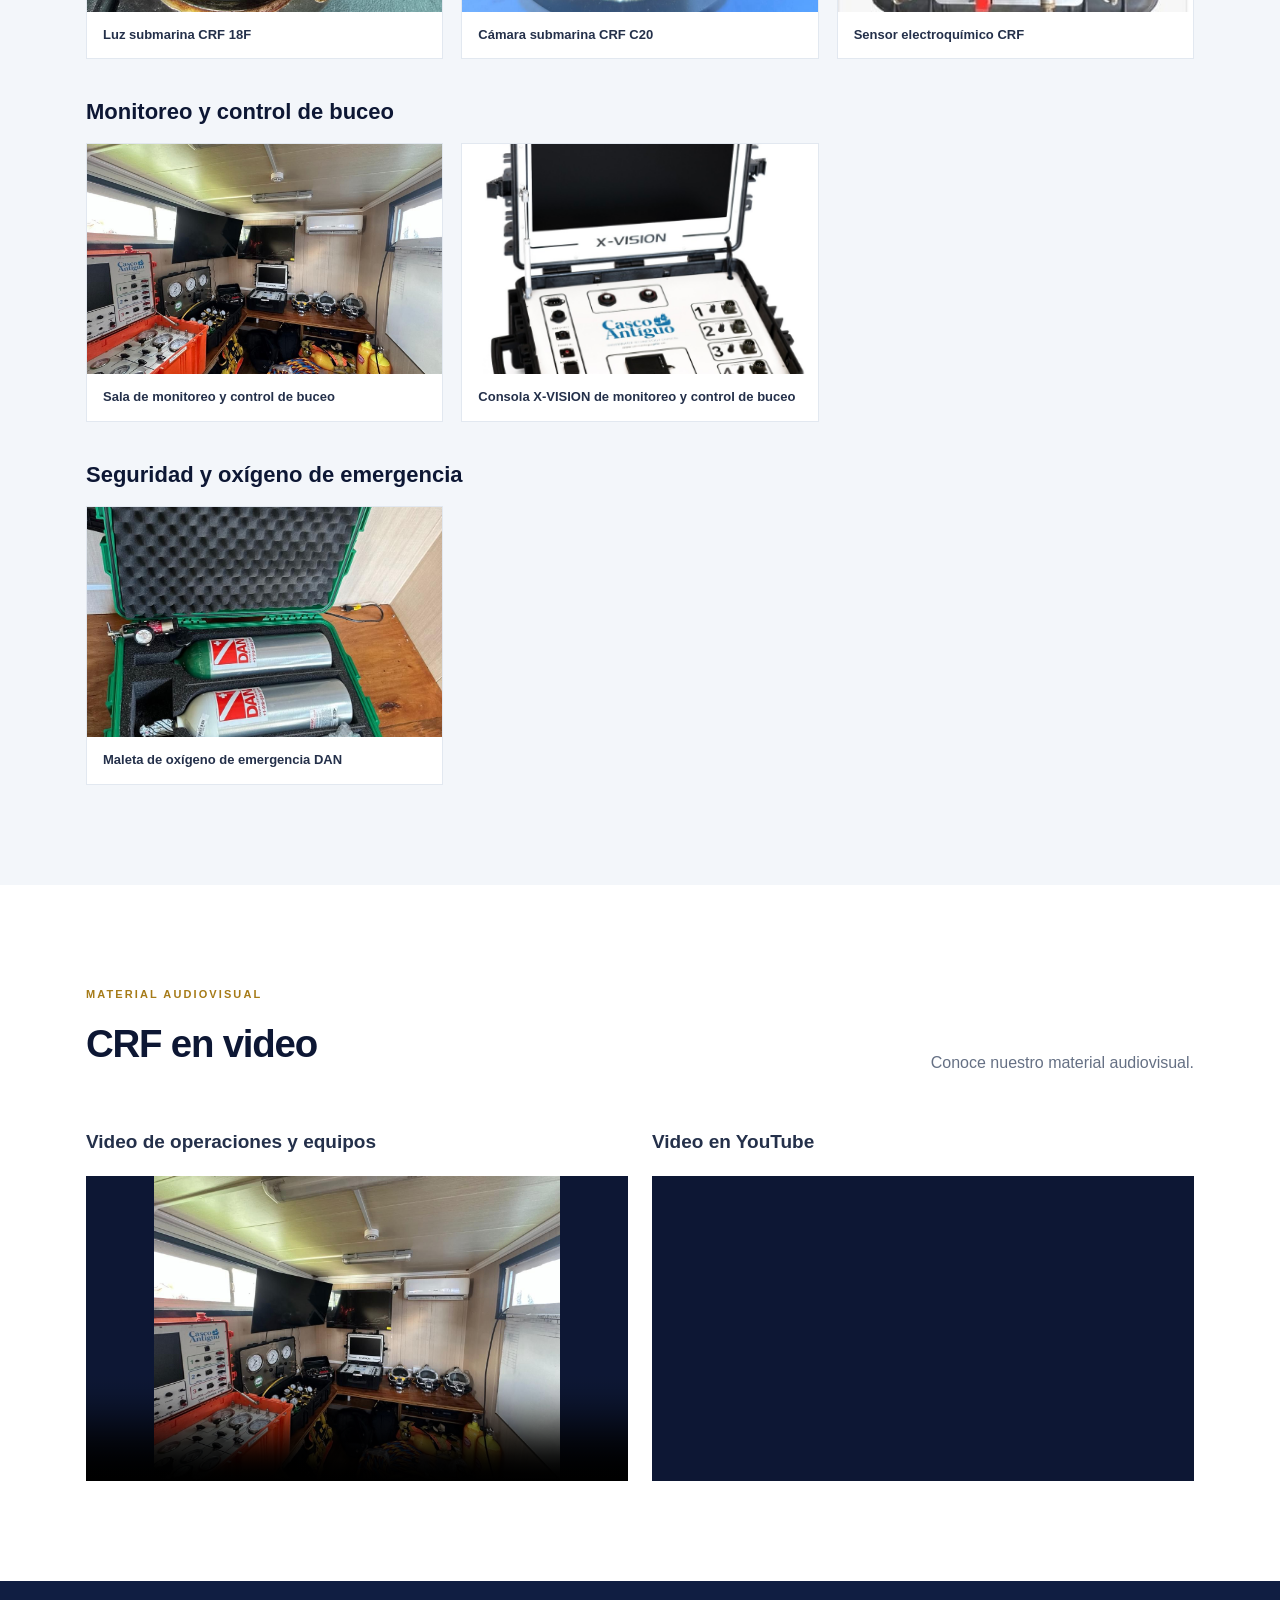
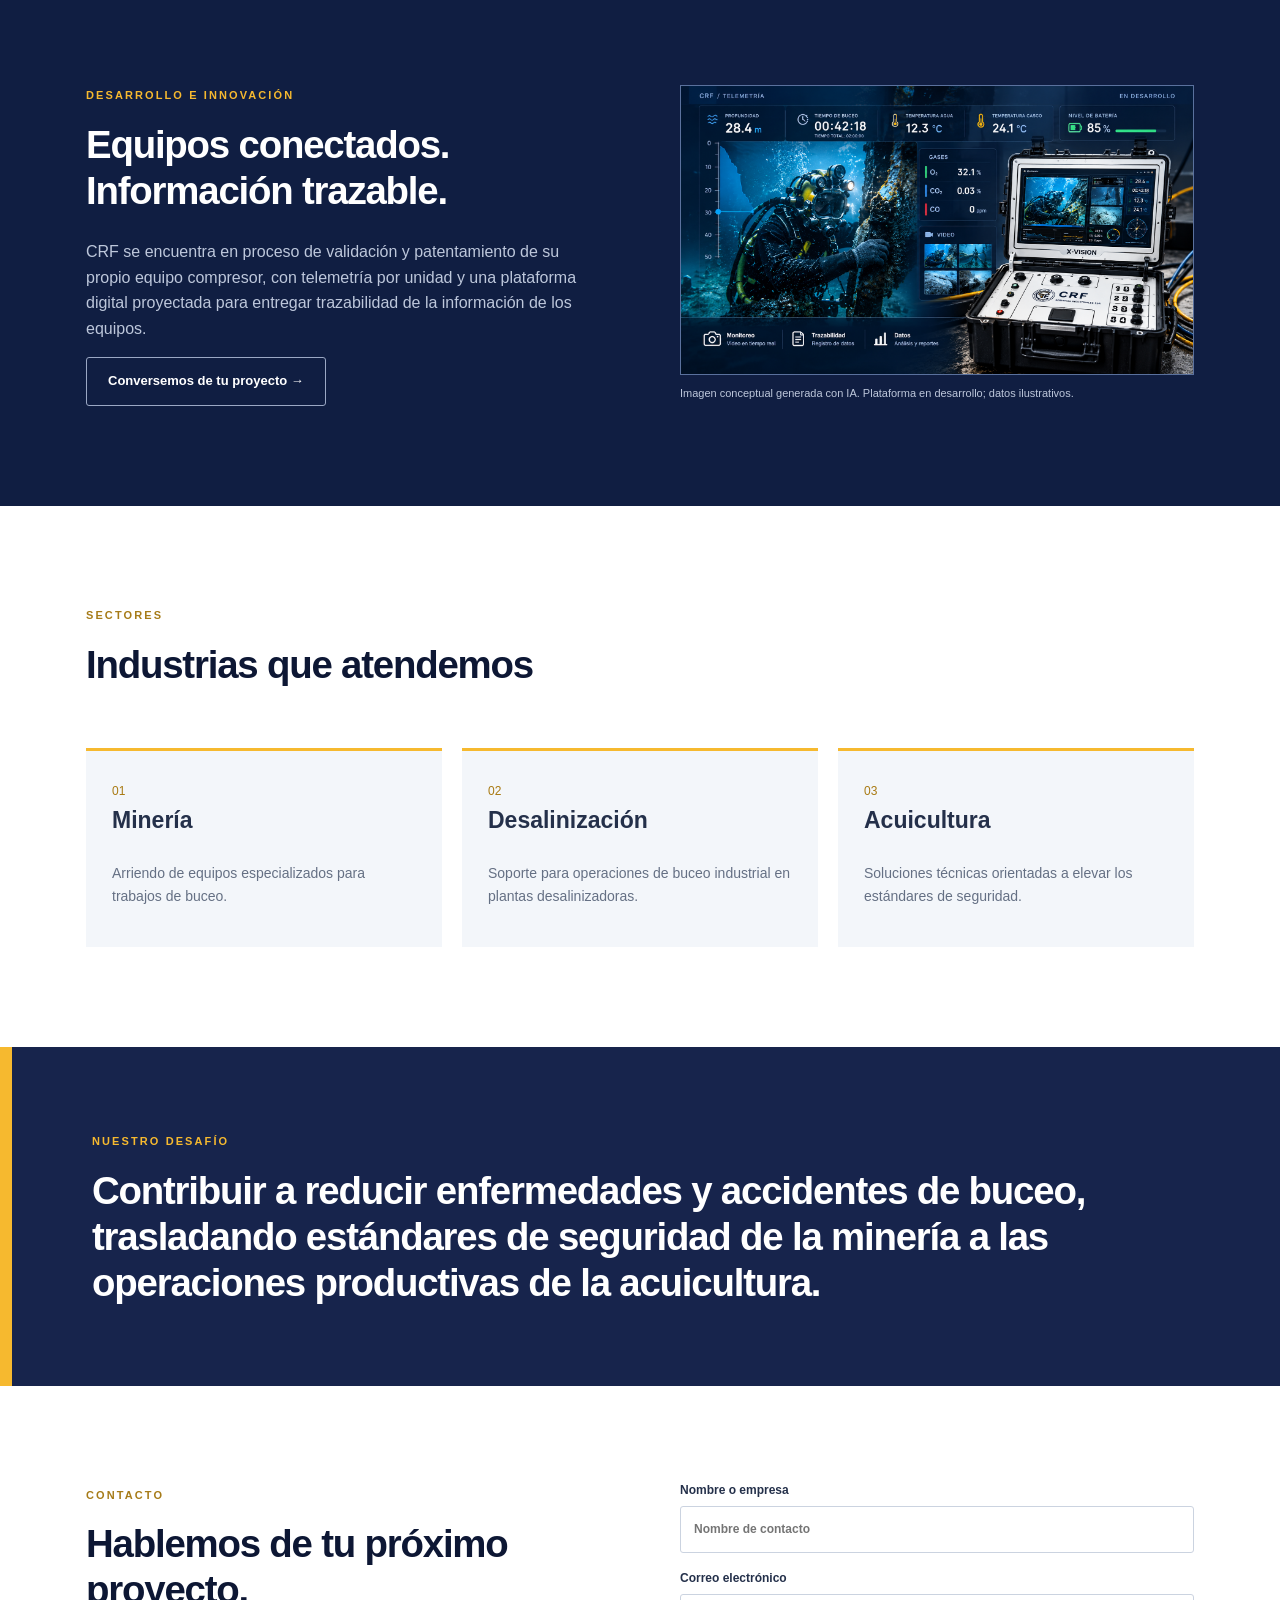
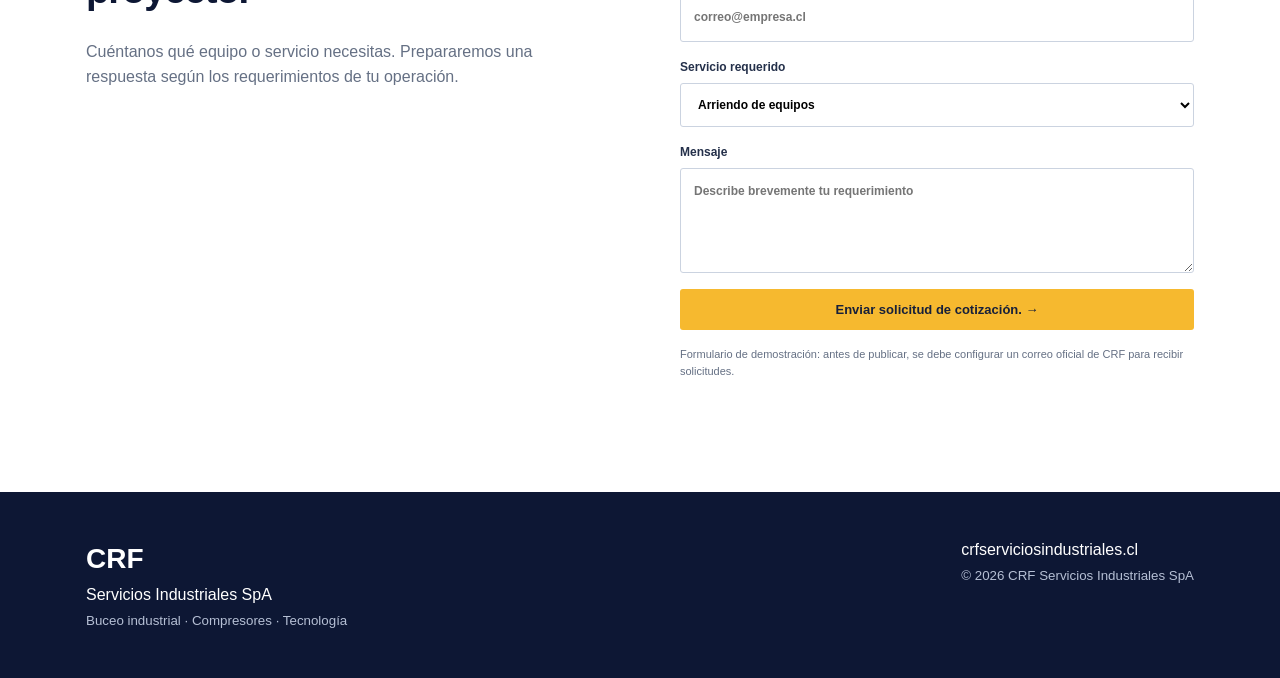
==== commit 7eb1abe6: "Finalizar formulario de contacto CRF" ====
--- a/index.html
+++ b/index.html
@@ -9,7 +9,7 @@
 <section class="section pale" id="galeria"><div class="wrap"><div class="sectionhead"><div><span class="eyebrow dark">NUESTRA TECNOLOGÍA EN IMÁGENES</span><h2>Equipos e instalaciones</h2></div><p>Registro fotográfico de equipamiento y soluciones para operaciones de buceo industrial.</p></div><h3 class="gallery-heading">Sistemas Nitrox y bancos de gases</h3><div class="photo-grid"><figure class="photo-card"><img alt="Sistema Nuvair de compresión" decoding="async" loading="lazy" src="nitrox-nuvair.jpg"/><figcaption>Sistema Nuvair de compresión</figcaption></figure><figure class="photo-card"><img alt="Sistema Coltri de generación Nitrox" decoding="async" loading="lazy" src="nitrox-coltri.jpg"/><figcaption>Sistema Coltri de generación Nitrox</figcaption></figure><figure class="photo-card"><img alt="Contenedor de equipos de generación Nitrox" decoding="async" loading="lazy" src="contenedor-nitrox-equipos.jpg"/><figcaption>Contenedor de equipos de generación Nitrox</figcaption></figure><figure class="photo-card"><img alt="Sistema Nitrox Nuvair en contenedor" decoding="async" loading="lazy" src="contenedor-nitrox-nuvair.jpg"/><figcaption>Sistema Nitrox Nuvair en contenedor</figcaption></figure><figure class="photo-card"><img alt="Sistema Nitrox Coltri y bancos de cilindros" decoding="async" loading="lazy" src="contenedor-coltri-2.jpg"/><figcaption>Sistema Nitrox Coltri y bancos de cilindros</figcaption></figure></div><h3 class="gallery-heading">Compresores de buceo</h3><div class="photo-grid"><figure class="photo-card"><img alt="Compresor portátil de buceo" decoding="async" loading="lazy" src="compresor-portatil.jpg"/><figcaption>Compresor portátil de buceo</figcaption></figure><figure class="photo-card"><img alt="Compresor instalado en terreno" decoding="async" loading="lazy" src="compresor-terreno.jpg"/><figcaption>Compresor instalado en terreno</figcaption></figure></div><h3 class="gallery-heading">Cascos, ROV y equipos especializados</h3><div class="photo-grid"><figure class="photo-card"><img alt="Casco de buceo con componentes CRF" decoding="async" loading="lazy" src="casco-componentes-crf.jpg"/><figcaption>Casco de buceo con componentes CRF</figcaption></figure><figure class="photo-card"><img alt="Equipo ROV de inspección submarina" decoding="async" loading="lazy" src="rov-deep-trekker.jpg"/><figcaption>Equipo ROV de inspección submarina</figcaption></figure><figure class="photo-card"><img alt="Cascos de buceo profesional" decoding="async" loading="lazy" src="cascos-profesionales.jpg"/><figcaption>Cascos de buceo profesional</figcaption></figure><figure class="photo-card"><img alt="Cámara hiperbárica TOTALMAT" decoding="async" loading="lazy" src="camara-hiperbarica.jpg"/><figcaption>Cámara hiperbárica TOTALMAT</figcaption></figure><figure class="photo-card"><img alt="Cámara hiperbárica DSI" decoding="async" loading="lazy" src="camara-dsi.png"/><figcaption>Cámara hiperbárica DSI</figcaption></figure></div><h3 class="gallery-heading">Innovación y componentes CRF</h3><div class="photo-grid"><figure class="photo-card"><img alt="Luz submarina CRF 18F" decoding="async" loading="lazy" src="crf-componente-c18.jpg"/><figcaption>Luz submarina CRF 18F</figcaption></figure><figure class="photo-card"><img alt="Cámara submarina CRF C20" decoding="async" loading="lazy" src="crf-componente-c20.jpg"/><figcaption>Cámara submarina CRF C20</figcaption></figure><figure class="photo-card"><img alt="Sensor electroquímico CRF" decoding="async" loading="lazy" src="sensor-electroquimico-crf.jpg"/><figcaption>Sensor electroquímico CRF</figcaption></figure></div><h3 class="gallery-heading">Monitoreo y control de buceo</h3><div class="photo-grid"><figure class="photo-card"><img alt="Sala de monitoreo y control de buceo" decoding="async" loading="lazy" src="sala-control-buceo.jpg"/><figcaption>Sala de monitoreo y control de buceo</figcaption></figure><figure class="photo-card"><img alt="Consola X-VISION de monitoreo y control de buceo" decoding="async" loading="lazy" src="control-xvision.png"/><figcaption>Consola X-VISION de monitoreo y control de buceo</figcaption></figure></div><h3 class="gallery-heading">Seguridad y oxígeno de emergencia</h3><div class="photo-grid"><figure class="photo-card"><img alt="Maleta de oxígeno de emergencia DAN" decoding="async" loading="lazy" src="maleta-oxigeno-dan.jpg"/><figcaption>Maleta de oxígeno de emergencia DAN</figcaption></figure></div></div></section><section class="section wrap" id="videos"><div class="sectionhead"><div><span class="eyebrow dark">MATERIAL AUDIOVISUAL</span><h2>CRF en video</h2></div><p>Conoce nuestro material audiovisual.</p></div><div class="video-grid"><article><h3>Video de operaciones y equipos</h3><video controls="" playsinline="" poster="sala-control-buceo.jpg" preload="none"><source src="video-crf.mp4" type="video/mp4"/>Tu navegador no admite este video.</video></article><article><h3>Video en YouTube</h3><div class="video-frame"><iframe allow="accelerometer; autoplay; clipboard-write; encrypted-media; gyroscope; picture-in-picture; web-share" allowfullscreen="" loading="lazy" referrerpolicy="strict-origin-when-cross-origin" src="https://www.youtube-nocookie.com/embed/SJFTPEprJG4" title="Video CRF en YouTube"></iframe></div></article></div></section><section class="innovation" id="innovacion"><div class="wrap innovation-grid"><div><span class="eyebrow">DESARROLLO E INNOVACIÓN</span><h2>Equipos conectados. Información trazable.</h2><p>CRF se encuentra en proceso de validación y patentamiento de su propio equipo compresor, con telemetría por unidad y una plataforma digital proyectada para entregar trazabilidad de la información de los equipos.</p><a class="btn outline" href="#contacto">Conversemos de tu proyecto →</a></div><div class="telemetry telemetry-image"><img alt="Visualización conceptual de telemetría: profundidad, tiempo de buceo, temperatura y datos operativos" src="telemetria-conceptual.png"/><p class="concept-note">Imagen conceptual generada con IA. Plataforma en desarrollo; datos ilustrativos.</p></div></div></section>
 <section class="section wrap"><div class="sectionhead"><div><span class="eyebrow dark">SECTORES</span><h2>Industrias que atendemos</h2></div></div><div class="industries"><div><span>01</span><h3>Minería</h3><p>Arriendo de equipos especializados para trabajos de buceo.</p></div><div><span>02</span><h3>Desalinización</h3><p>Soporte para operaciones de buceo industrial en plantas desalinizadoras.</p></div><div><span>03</span><h3>Acuicultura</h3><p>Soluciones técnicas orientadas a elevar los estándares de seguridad.</p></div></div></section>
 <section class="mission"><div class="wrap"><span class="eyebrow">NUESTRO DESAFÍO</span><h2>Contribuir a reducir enfermedades y accidentes de buceo, trasladando estándares de seguridad de la minería a las operaciones productivas de la acuicultura.</h2></div></section>
-<section class="section wrap contact" id="contacto"><div><span class="eyebrow dark">CONTACTO</span><h2>Hablemos de tu próximo proyecto.</h2><p>Cuéntanos qué equipo o servicio necesitas. Prepararemos una respuesta según los requerimientos de tu operación.</p></div><form id="contact-form" action="https://formsubmit.co/controlygestion@crfchile.cl" method="POST"><label>Nombre o empresa<input name="nombre" placeholder="Nombre de contacto" required=""/></label><label>Correo electrónico<input name="correo" placeholder="correo@empresa.cl" required="" type="email"/></label><label>Servicio requerido<select name="servicio"><option>Arriendo de equipos</option><option>Compresores y mantenimiento</option><option>Filtración y detección de gases</option><option>Proyecto industrial</option><option>Otro servicio</option></select></label><label>Mensaje<textarea name="mensaje" placeholder="Describe brevemente tu requerimiento" required="" rows="4"></textarea></label><button class="btn primary" type="submit">Preparar solicitud de cotización →</button><p class="formnote">Formulario de demostración: antes de publicar, se debe configurar un correo oficial de CRF para recibir solicitudes.</p></form></section></main>
+<section class="section wrap contact" id="contacto"><div><span class="eyebrow dark">CONTACTO</span><h2>Hablemos de tu próximo proyecto.</h2><p>Cuéntanos qué equipo o servicio necesitas. Prepararemos una respuesta según los requerimientos de tu operación.</p></div><form id="contact-form" action="https://formsubmit.co/controlygestion@crfchile.cl" method="POST"><label>Nombre o empresa<input name="nombre" placeholder="Nombre de contacto" required=""/></label><label>Correo electrónico<input name="correo" placeholder="correo@empresa.cl" required="" type="email"/></label><label>Servicio requerido<select name="servicio"><option>Arriendo de equipos</option><option>Compresores y mantenimiento</option><option>Filtración y detección de gases</option><option>Proyecto industrial</option><option>Otro servicio</option></select></label><label>Mensaje<textarea name="mensaje" placeholder="Describe brevemente tu requerimiento" required="" rows="4"></textarea></label><button class="btn primary" type="submit">Enviar solicitud de cotización. →</button><p class="formnote">Formulario de demostración: antes de publicar, se debe configurar un correo oficial de CRF para recibir solicitudes.</p></form></section></main>
 <footer><div class="wrap footergrid"><div><strong>CRF</strong><p>Servicios Industriales SpA</p><small>Buceo industrial · Compresores · Tecnología</small></div><div><p>crfserviciosindustriales.cl</p><small>© <span id="year"></span> CRF Servicios Industriales SpA</small></div></div></footer><script src="script.js"></script>
 <!-- Botón flotante de WhatsApp CRF -->
 <a href="https://wa.me/56941580075?text=Hola%2C%20quiero%20consultar%20por%20los%20servicios%20de%20CRF"
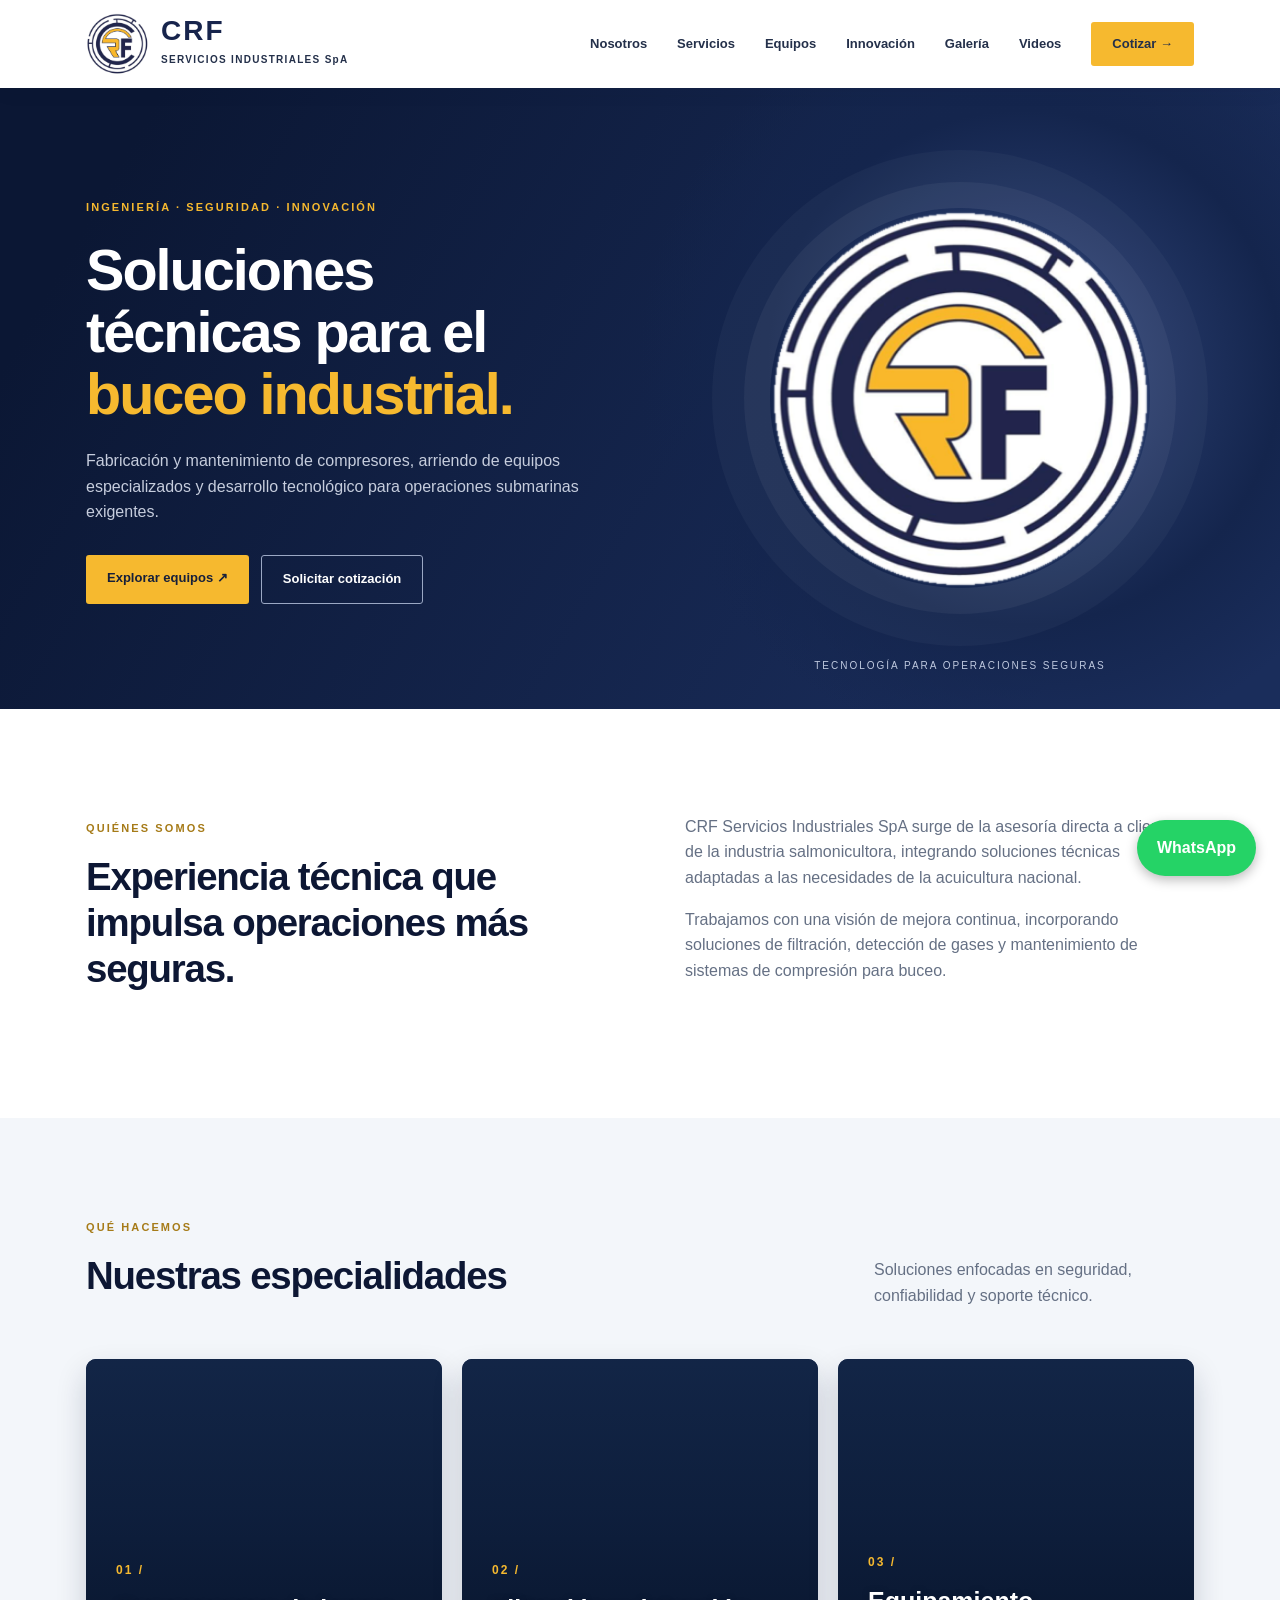
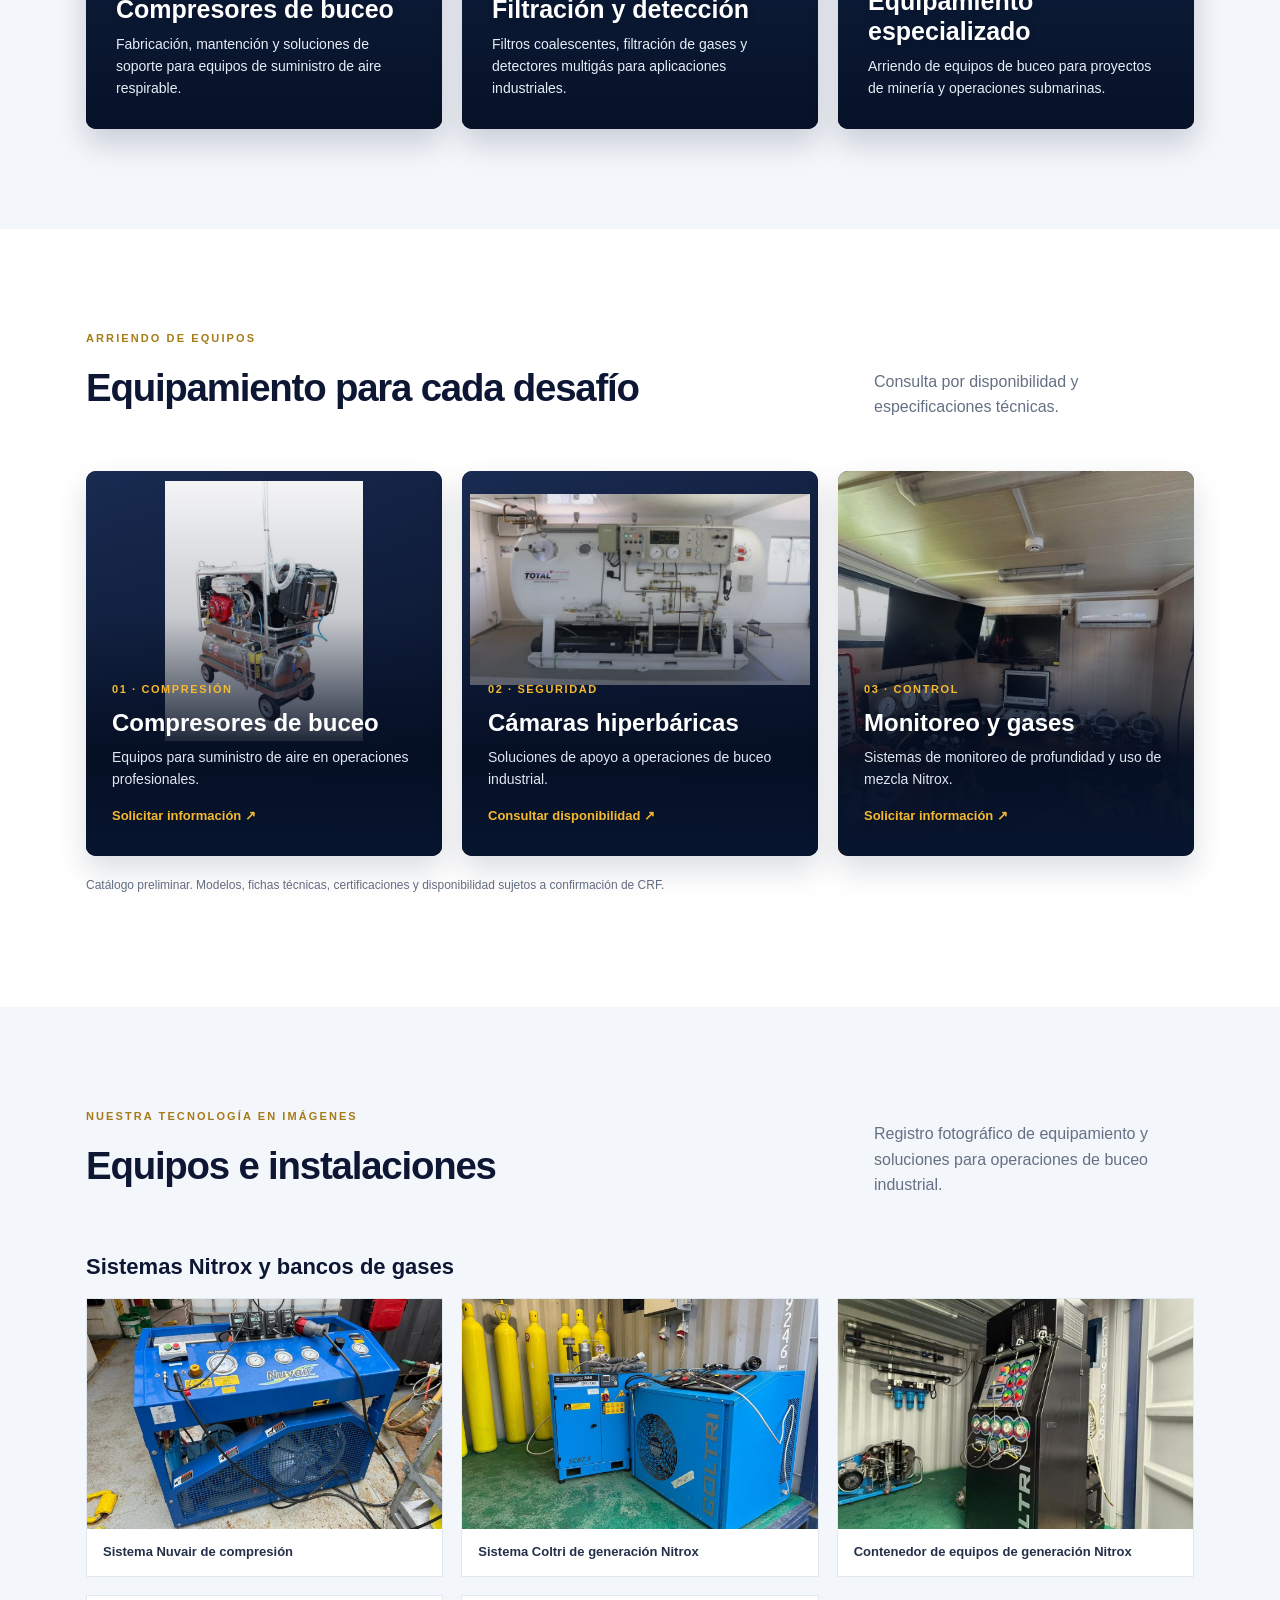
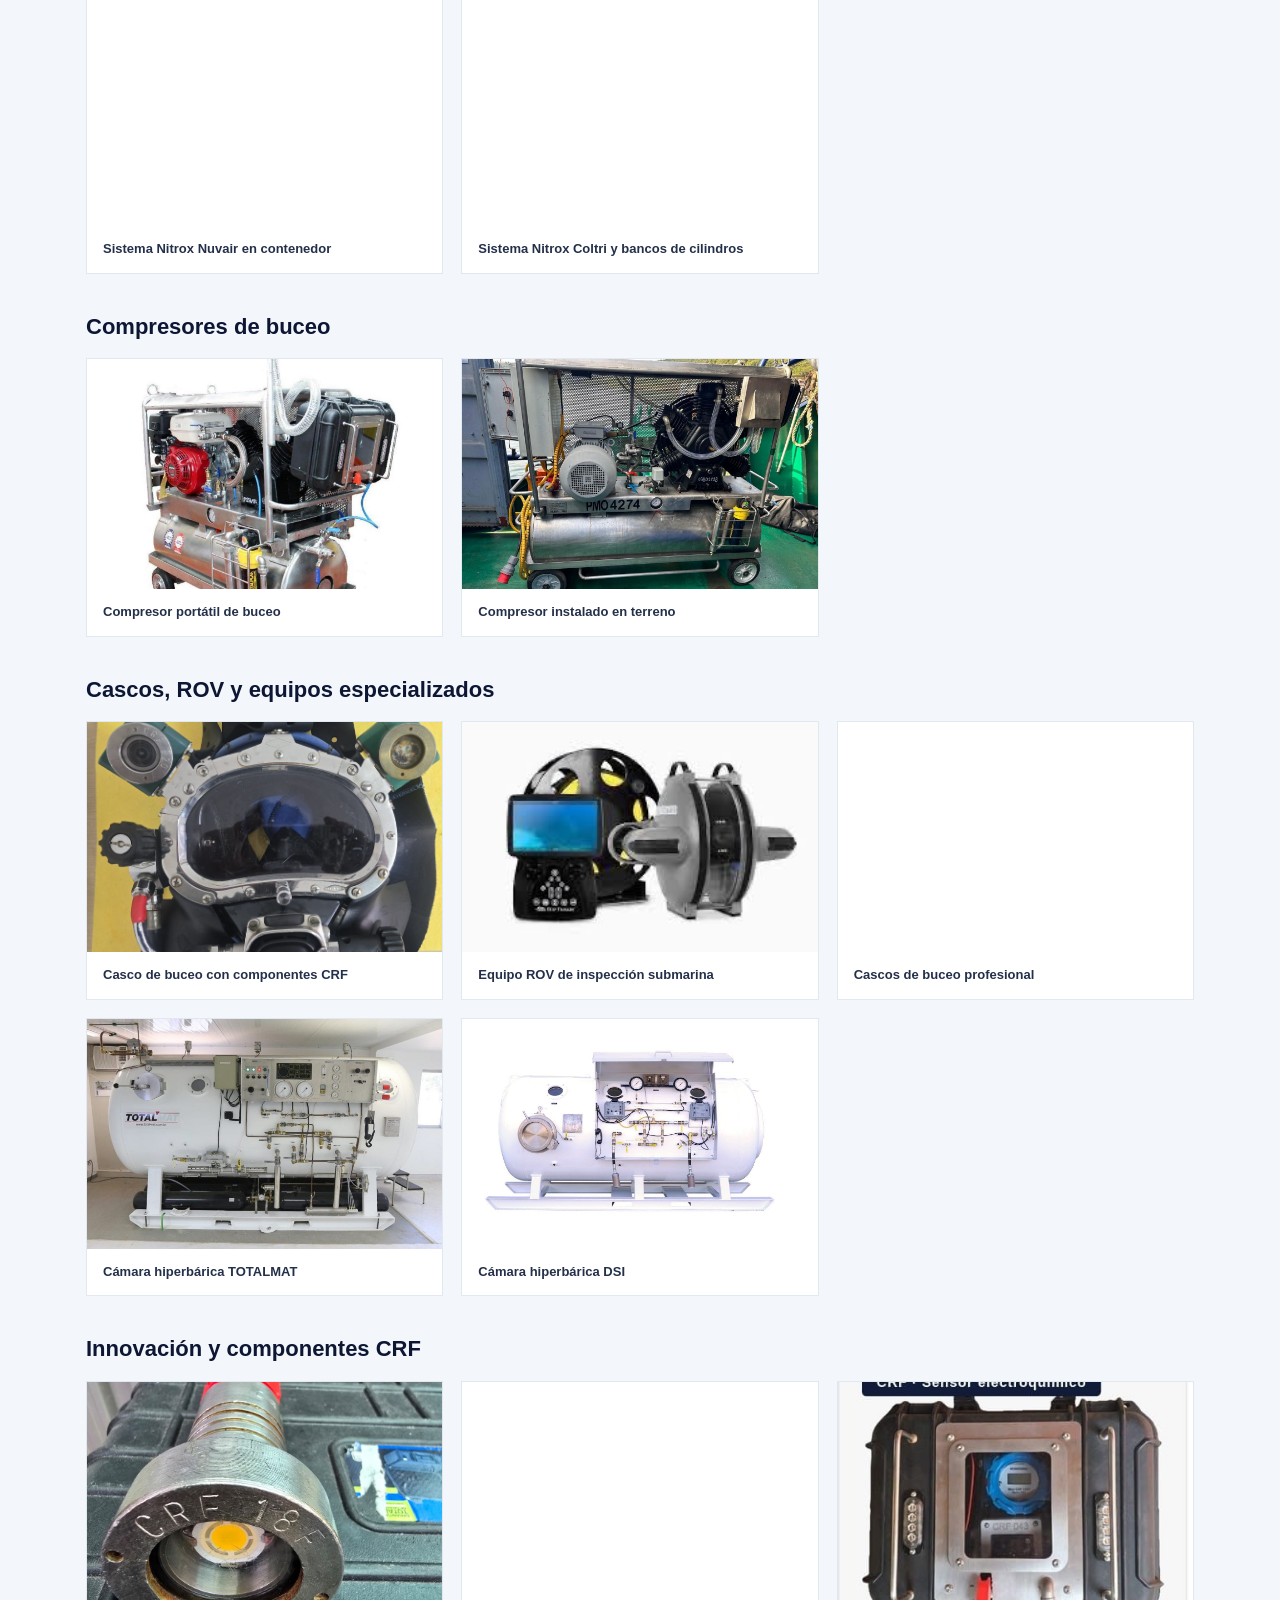
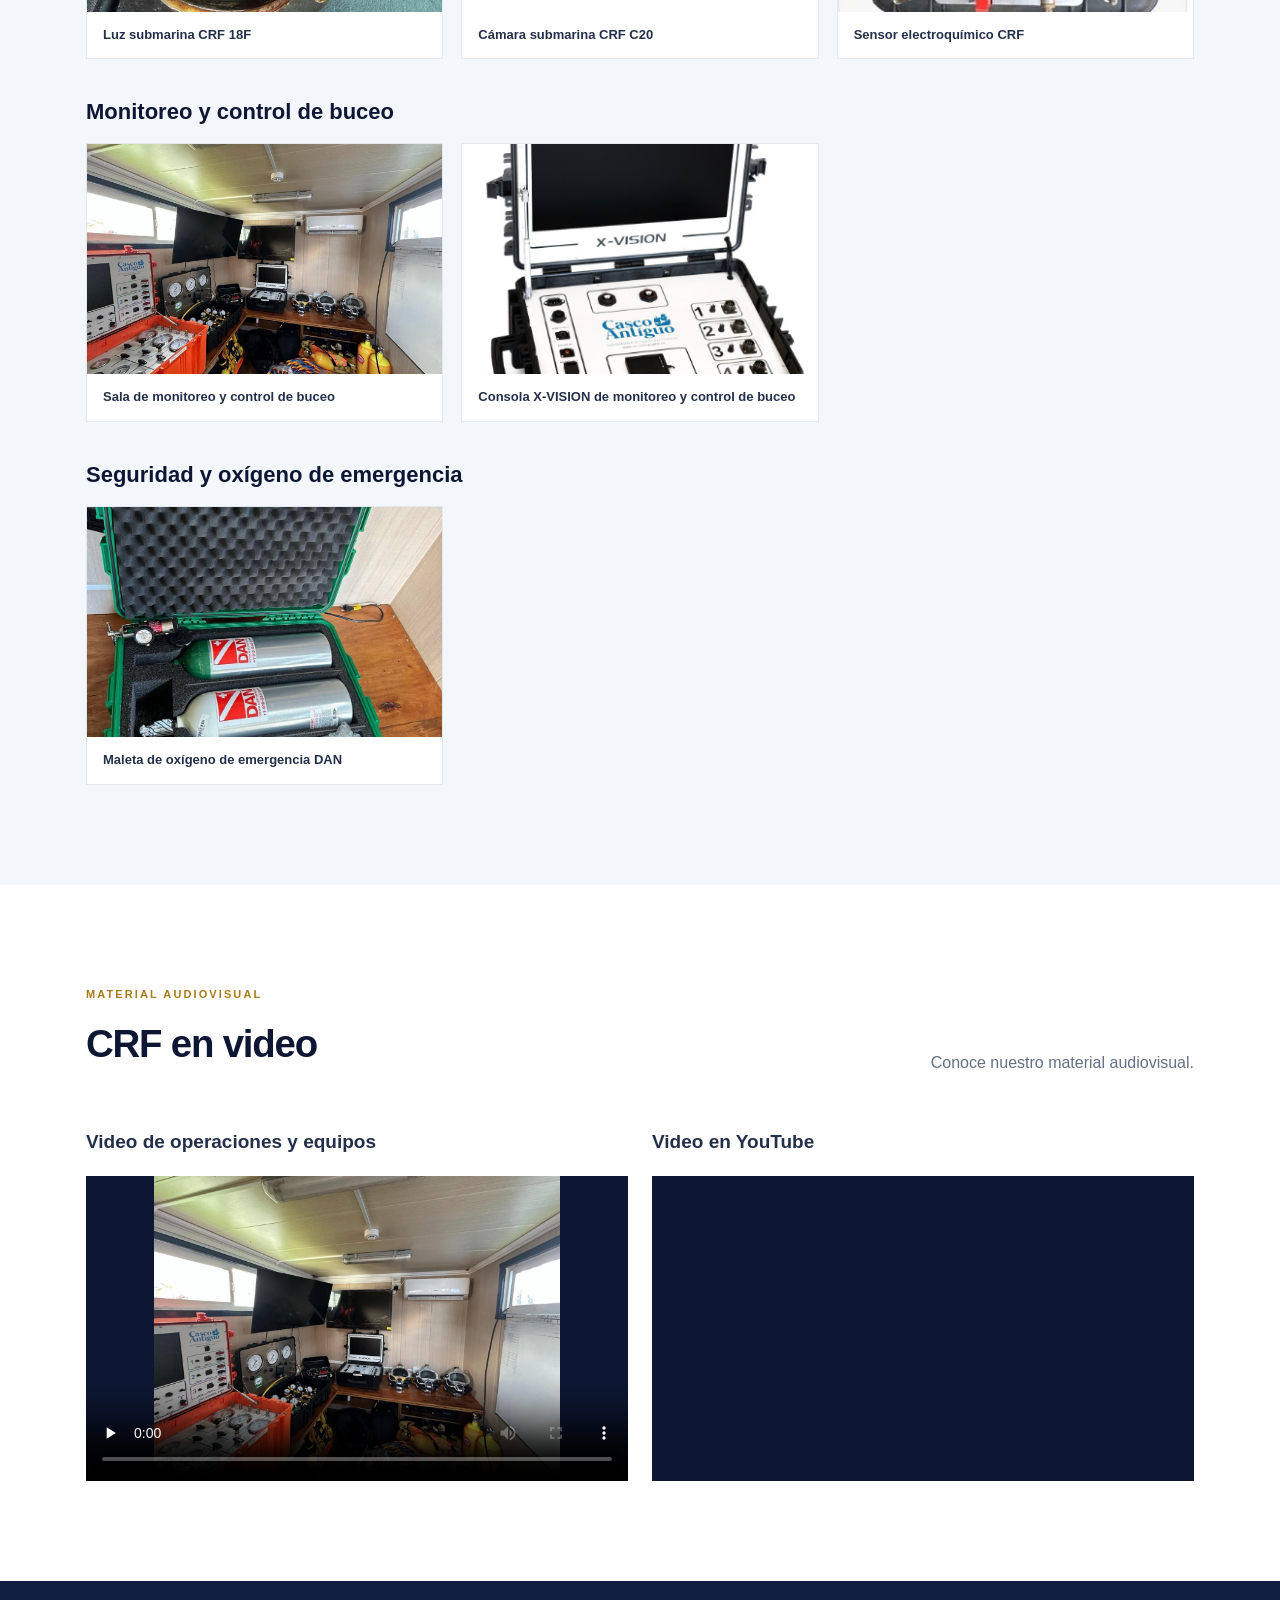
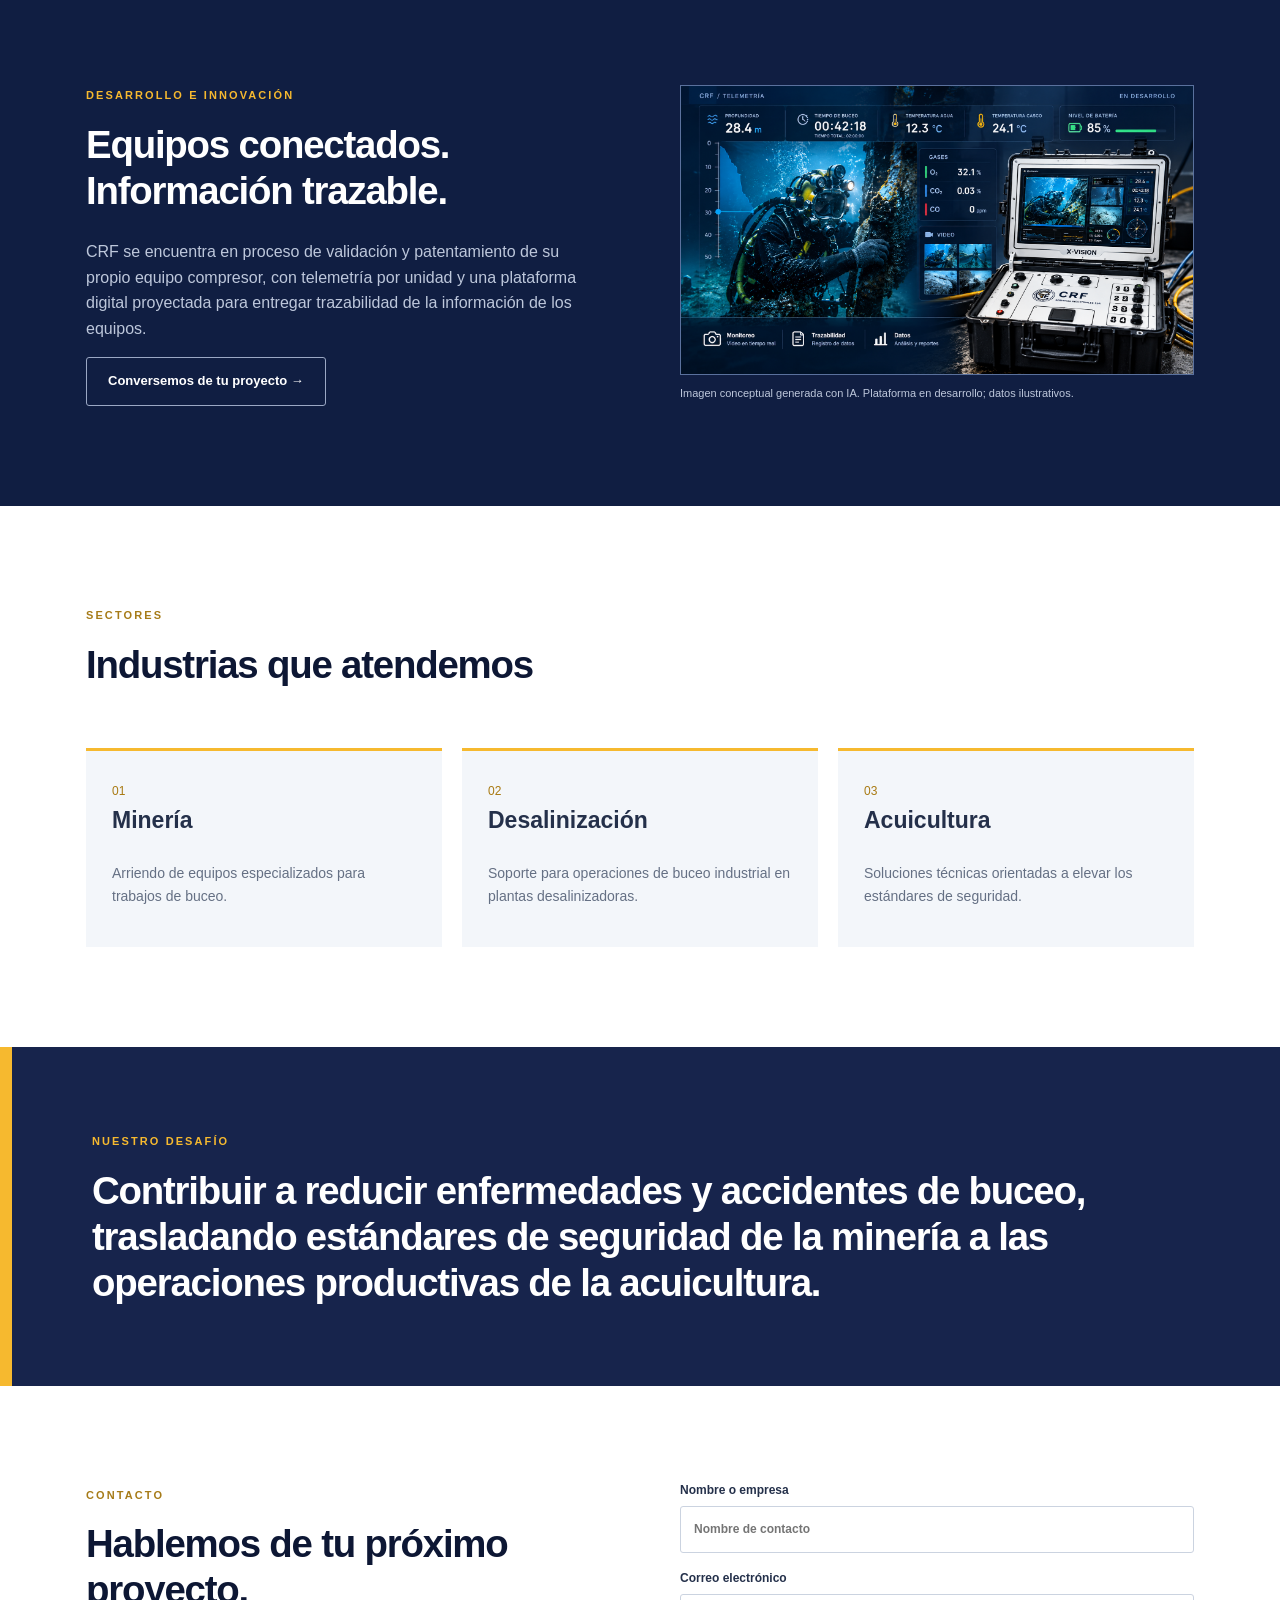
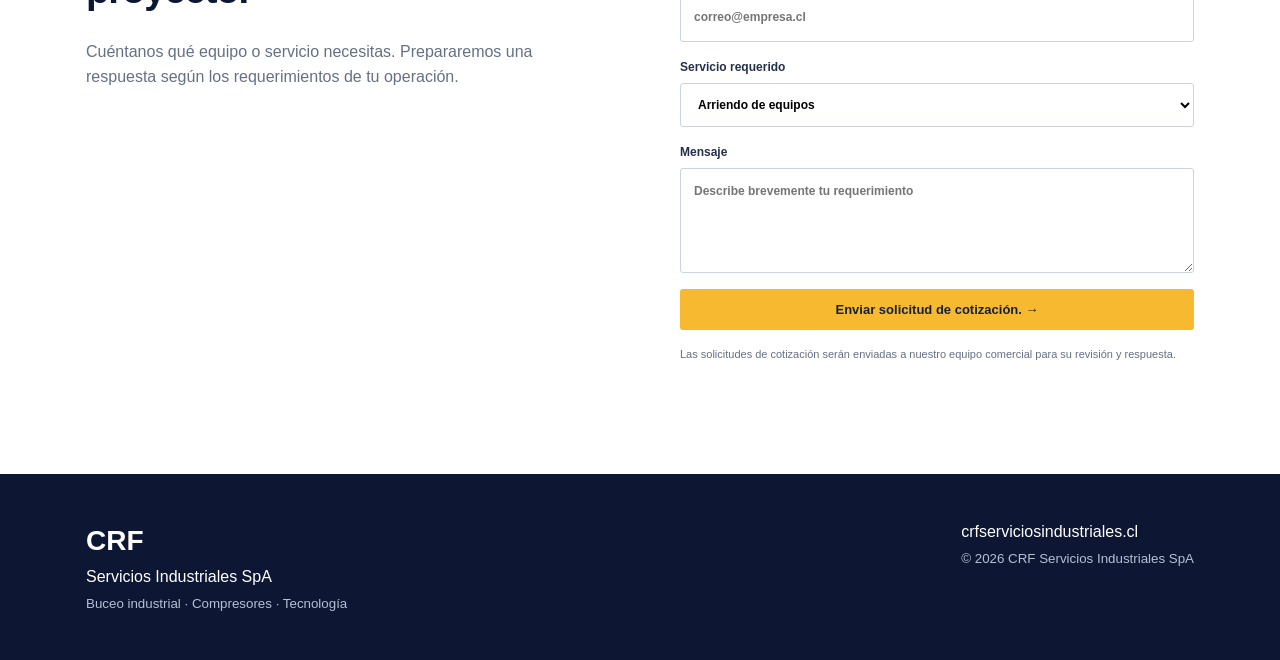
==== commit 176b553d: "Finalizar formulario de contacto CRF" ====
--- a/index.html
+++ b/index.html
@@ -9,7 +9,7 @@
 <section class="section pale" id="galeria"><div class="wrap"><div class="sectionhead"><div><span class="eyebrow dark">NUESTRA TECNOLOGÍA EN IMÁGENES</span><h2>Equipos e instalaciones</h2></div><p>Registro fotográfico de equipamiento y soluciones para operaciones de buceo industrial.</p></div><h3 class="gallery-heading">Sistemas Nitrox y bancos de gases</h3><div class="photo-grid"><figure class="photo-card"><img alt="Sistema Nuvair de compresión" decoding="async" loading="lazy" src="nitrox-nuvair.jpg"/><figcaption>Sistema Nuvair de compresión</figcaption></figure><figure class="photo-card"><img alt="Sistema Coltri de generación Nitrox" decoding="async" loading="lazy" src="nitrox-coltri.jpg"/><figcaption>Sistema Coltri de generación Nitrox</figcaption></figure><figure class="photo-card"><img alt="Contenedor de equipos de generación Nitrox" decoding="async" loading="lazy" src="contenedor-nitrox-equipos.jpg"/><figcaption>Contenedor de equipos de generación Nitrox</figcaption></figure><figure class="photo-card"><img alt="Sistema Nitrox Nuvair en contenedor" decoding="async" loading="lazy" src="contenedor-nitrox-nuvair.jpg"/><figcaption>Sistema Nitrox Nuvair en contenedor</figcaption></figure><figure class="photo-card"><img alt="Sistema Nitrox Coltri y bancos de cilindros" decoding="async" loading="lazy" src="contenedor-coltri-2.jpg"/><figcaption>Sistema Nitrox Coltri y bancos de cilindros</figcaption></figure></div><h3 class="gallery-heading">Compresores de buceo</h3><div class="photo-grid"><figure class="photo-card"><img alt="Compresor portátil de buceo" decoding="async" loading="lazy" src="compresor-portatil.jpg"/><figcaption>Compresor portátil de buceo</figcaption></figure><figure class="photo-card"><img alt="Compresor instalado en terreno" decoding="async" loading="lazy" src="compresor-terreno.jpg"/><figcaption>Compresor instalado en terreno</figcaption></figure></div><h3 class="gallery-heading">Cascos, ROV y equipos especializados</h3><div class="photo-grid"><figure class="photo-card"><img alt="Casco de buceo con componentes CRF" decoding="async" loading="lazy" src="casco-componentes-crf.jpg"/><figcaption>Casco de buceo con componentes CRF</figcaption></figure><figure class="photo-card"><img alt="Equipo ROV de inspección submarina" decoding="async" loading="lazy" src="rov-deep-trekker.jpg"/><figcaption>Equipo ROV de inspección submarina</figcaption></figure><figure class="photo-card"><img alt="Cascos de buceo profesional" decoding="async" loading="lazy" src="cascos-profesionales.jpg"/><figcaption>Cascos de buceo profesional</figcaption></figure><figure class="photo-card"><img alt="Cámara hiperbárica TOTALMAT" decoding="async" loading="lazy" src="camara-hiperbarica.jpg"/><figcaption>Cámara hiperbárica TOTALMAT</figcaption></figure><figure class="photo-card"><img alt="Cámara hiperbárica DSI" decoding="async" loading="lazy" src="camara-dsi.png"/><figcaption>Cámara hiperbárica DSI</figcaption></figure></div><h3 class="gallery-heading">Innovación y componentes CRF</h3><div class="photo-grid"><figure class="photo-card"><img alt="Luz submarina CRF 18F" decoding="async" loading="lazy" src="crf-componente-c18.jpg"/><figcaption>Luz submarina CRF 18F</figcaption></figure><figure class="photo-card"><img alt="Cámara submarina CRF C20" decoding="async" loading="lazy" src="crf-componente-c20.jpg"/><figcaption>Cámara submarina CRF C20</figcaption></figure><figure class="photo-card"><img alt="Sensor electroquímico CRF" decoding="async" loading="lazy" src="sensor-electroquimico-crf.jpg"/><figcaption>Sensor electroquímico CRF</figcaption></figure></div><h3 class="gallery-heading">Monitoreo y control de buceo</h3><div class="photo-grid"><figure class="photo-card"><img alt="Sala de monitoreo y control de buceo" decoding="async" loading="lazy" src="sala-control-buceo.jpg"/><figcaption>Sala de monitoreo y control de buceo</figcaption></figure><figure class="photo-card"><img alt="Consola X-VISION de monitoreo y control de buceo" decoding="async" loading="lazy" src="control-xvision.png"/><figcaption>Consola X-VISION de monitoreo y control de buceo</figcaption></figure></div><h3 class="gallery-heading">Seguridad y oxígeno de emergencia</h3><div class="photo-grid"><figure class="photo-card"><img alt="Maleta de oxígeno de emergencia DAN" decoding="async" loading="lazy" src="maleta-oxigeno-dan.jpg"/><figcaption>Maleta de oxígeno de emergencia DAN</figcaption></figure></div></div></section><section class="section wrap" id="videos"><div class="sectionhead"><div><span class="eyebrow dark">MATERIAL AUDIOVISUAL</span><h2>CRF en video</h2></div><p>Conoce nuestro material audiovisual.</p></div><div class="video-grid"><article><h3>Video de operaciones y equipos</h3><video controls="" playsinline="" poster="sala-control-buceo.jpg" preload="none"><source src="video-crf.mp4" type="video/mp4"/>Tu navegador no admite este video.</video></article><article><h3>Video en YouTube</h3><div class="video-frame"><iframe allow="accelerometer; autoplay; clipboard-write; encrypted-media; gyroscope; picture-in-picture; web-share" allowfullscreen="" loading="lazy" referrerpolicy="strict-origin-when-cross-origin" src="https://www.youtube-nocookie.com/embed/SJFTPEprJG4" title="Video CRF en YouTube"></iframe></div></article></div></section><section class="innovation" id="innovacion"><div class="wrap innovation-grid"><div><span class="eyebrow">DESARROLLO E INNOVACIÓN</span><h2>Equipos conectados. Información trazable.</h2><p>CRF se encuentra en proceso de validación y patentamiento de su propio equipo compresor, con telemetría por unidad y una plataforma digital proyectada para entregar trazabilidad de la información de los equipos.</p><a class="btn outline" href="#contacto">Conversemos de tu proyecto →</a></div><div class="telemetry telemetry-image"><img alt="Visualización conceptual de telemetría: profundidad, tiempo de buceo, temperatura y datos operativos" src="telemetria-conceptual.png"/><p class="concept-note">Imagen conceptual generada con IA. Plataforma en desarrollo; datos ilustrativos.</p></div></div></section>
 <section class="section wrap"><div class="sectionhead"><div><span class="eyebrow dark">SECTORES</span><h2>Industrias que atendemos</h2></div></div><div class="industries"><div><span>01</span><h3>Minería</h3><p>Arriendo de equipos especializados para trabajos de buceo.</p></div><div><span>02</span><h3>Desalinización</h3><p>Soporte para operaciones de buceo industrial en plantas desalinizadoras.</p></div><div><span>03</span><h3>Acuicultura</h3><p>Soluciones técnicas orientadas a elevar los estándares de seguridad.</p></div></div></section>
 <section class="mission"><div class="wrap"><span class="eyebrow">NUESTRO DESAFÍO</span><h2>Contribuir a reducir enfermedades y accidentes de buceo, trasladando estándares de seguridad de la minería a las operaciones productivas de la acuicultura.</h2></div></section>
-<section class="section wrap contact" id="contacto"><div><span class="eyebrow dark">CONTACTO</span><h2>Hablemos de tu próximo proyecto.</h2><p>Cuéntanos qué equipo o servicio necesitas. Prepararemos una respuesta según los requerimientos de tu operación.</p></div><form id="contact-form" action="https://formsubmit.co/controlygestion@crfchile.cl" method="POST"><label>Nombre o empresa<input name="nombre" placeholder="Nombre de contacto" required=""/></label><label>Correo electrónico<input name="correo" placeholder="correo@empresa.cl" required="" type="email"/></label><label>Servicio requerido<select name="servicio"><option>Arriendo de equipos</option><option>Compresores y mantenimiento</option><option>Filtración y detección de gases</option><option>Proyecto industrial</option><option>Otro servicio</option></select></label><label>Mensaje<textarea name="mensaje" placeholder="Describe brevemente tu requerimiento" required="" rows="4"></textarea></label><button class="btn primary" type="submit">Enviar solicitud de cotización. →</button><p class="formnote">Formulario de demostración: antes de publicar, se debe configurar un correo oficial de CRF para recibir solicitudes.</p></form></section></main>
+<section class="section wrap contact" id="contacto"><div><span class="eyebrow dark">CONTACTO</span><h2>Hablemos de tu próximo proyecto.</h2><p>Cuéntanos qué equipo o servicio necesitas. Prepararemos una respuesta según los requerimientos de tu operación.</p></div><form id="contact-form" action="https://formsubmit.co/controlygestion@crfchile.cl" method="POST"><label>Nombre o empresa<input name="nombre" placeholder="Nombre de contacto" required=""/></label><label>Correo electrónico<input name="correo" placeholder="correo@empresa.cl" required="" type="email"/></label><label>Servicio requerido<select name="servicio"><option>Arriendo de equipos</option><option>Compresores y mantenimiento</option><option>Filtración y detección de gases</option><option>Proyecto industrial</option><option>Otro servicio</option></select></label><label>Mensaje<textarea name="mensaje" placeholder="Describe brevemente tu requerimiento" required="" rows="4"></textarea></label><button class="btn primary" type="submit">Enviar solicitud de cotización. →</button><p class="formnote">Las solicitudes de cotización serán enviadas a nuestro equipo comercial para su revisión y respuesta.</p></form></section></main>
 <footer><div class="wrap footergrid"><div><strong>CRF</strong><p>Servicios Industriales SpA</p><small>Buceo industrial · Compresores · Tecnología</small></div><div><p>crfserviciosindustriales.cl</p><small>© <span id="year"></span> CRF Servicios Industriales SpA</small></div></div></footer><script src="script.js"></script>
 <!-- Botón flotante de WhatsApp CRF -->
 <a href="https://wa.me/56941580075?text=Hola%2C%20quiero%20consultar%20por%20los%20servicios%20de%20CRF"
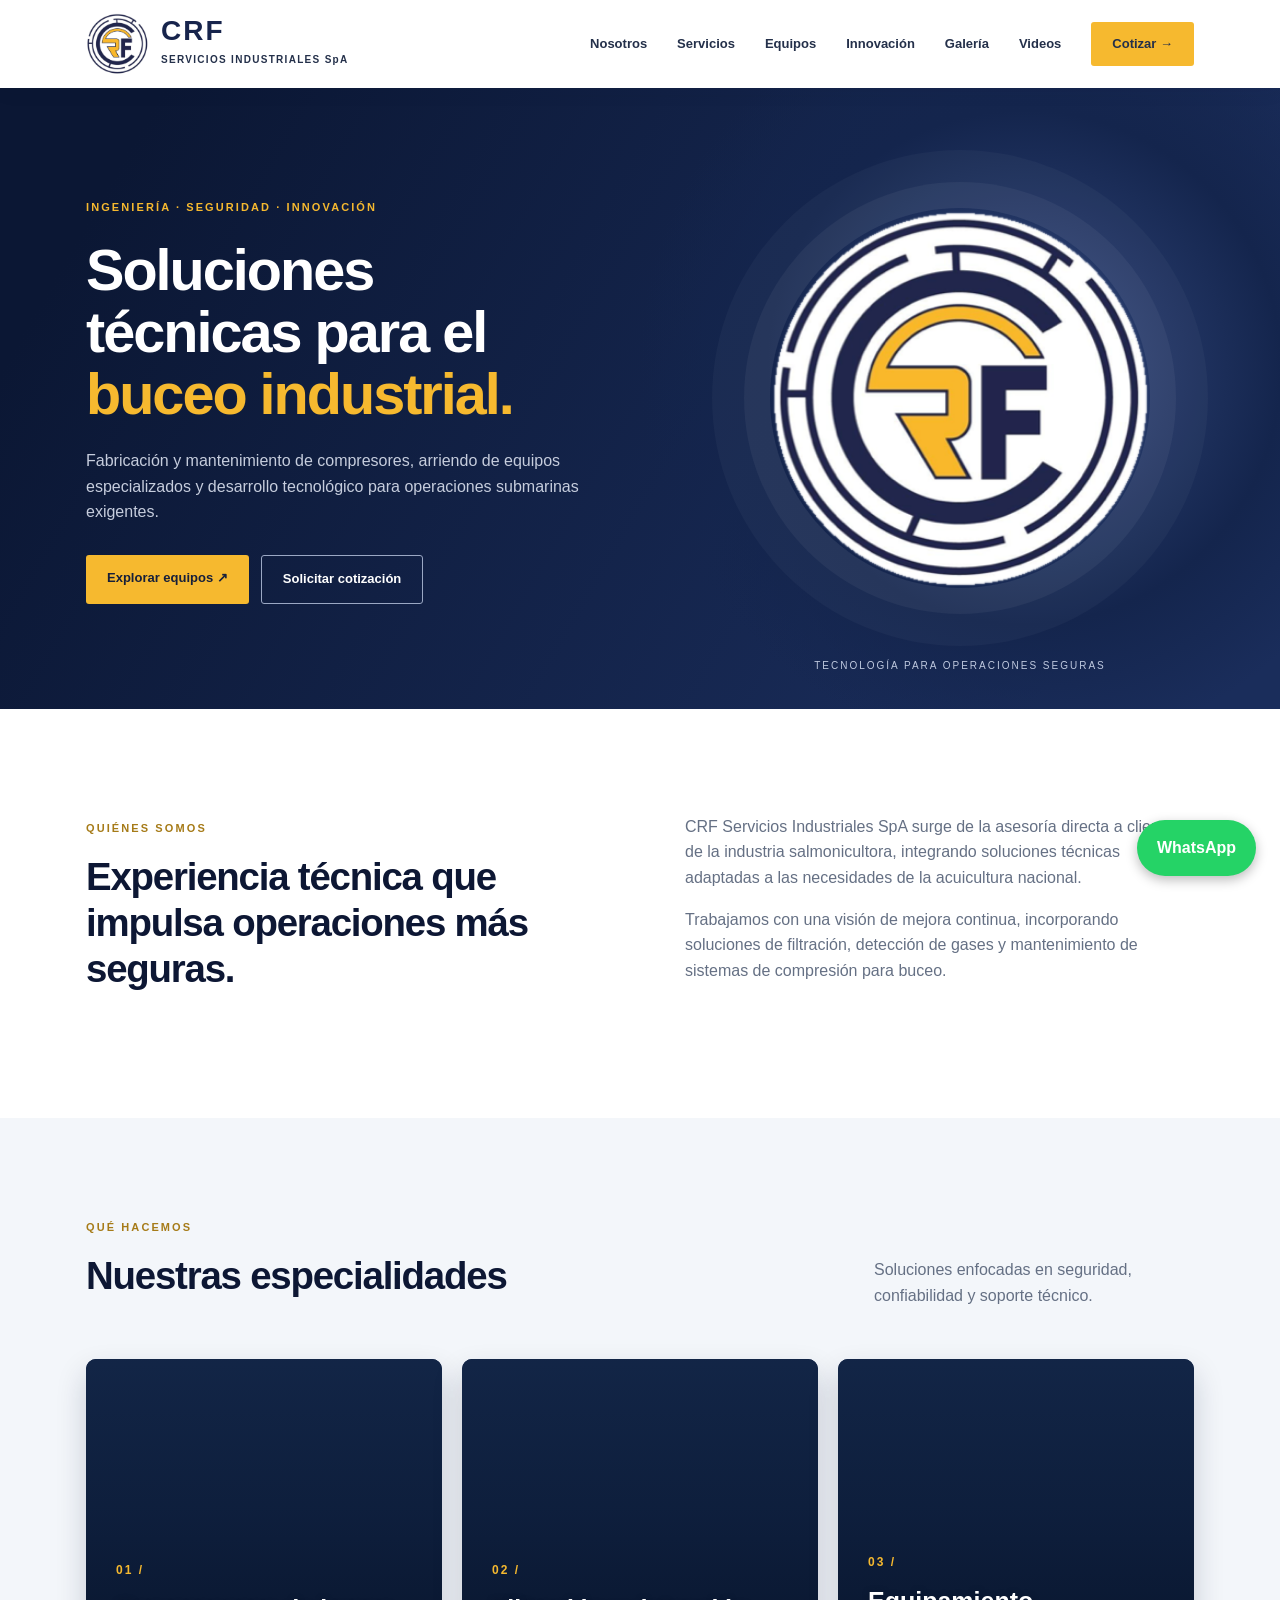
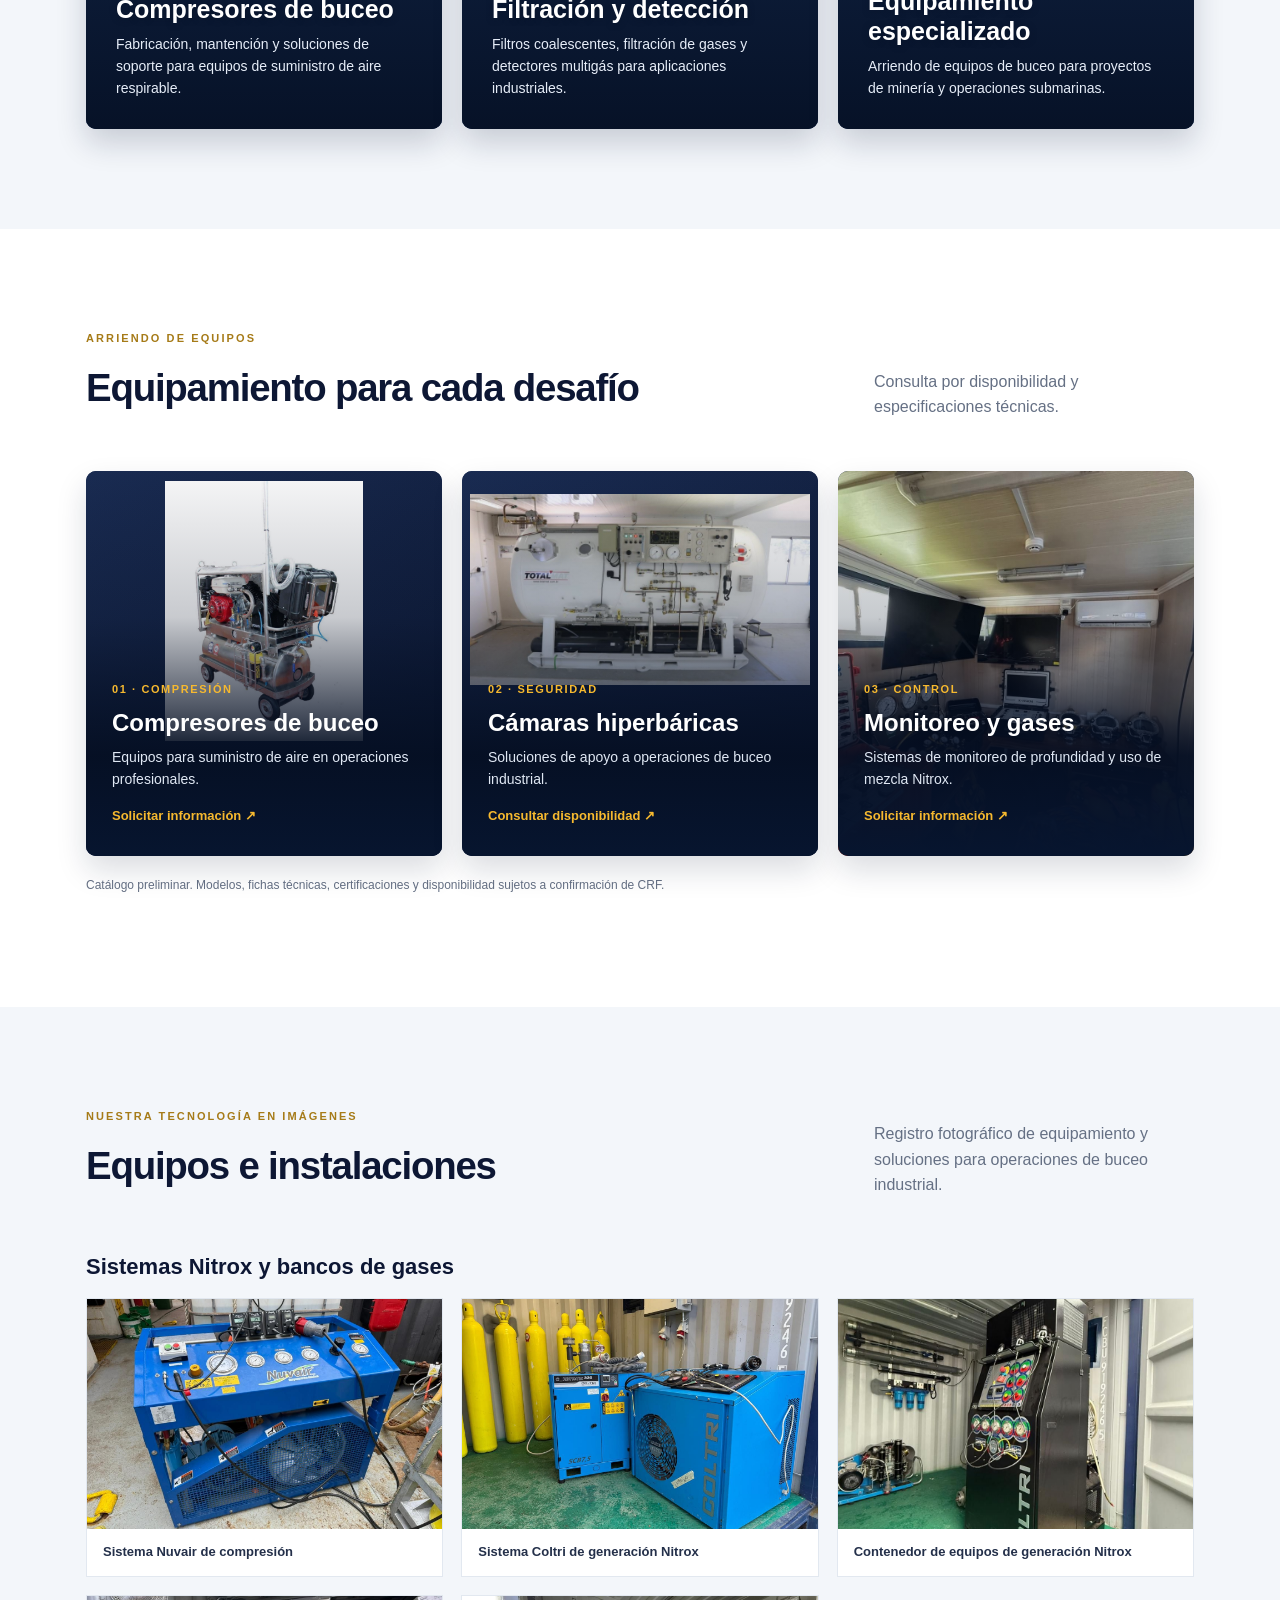
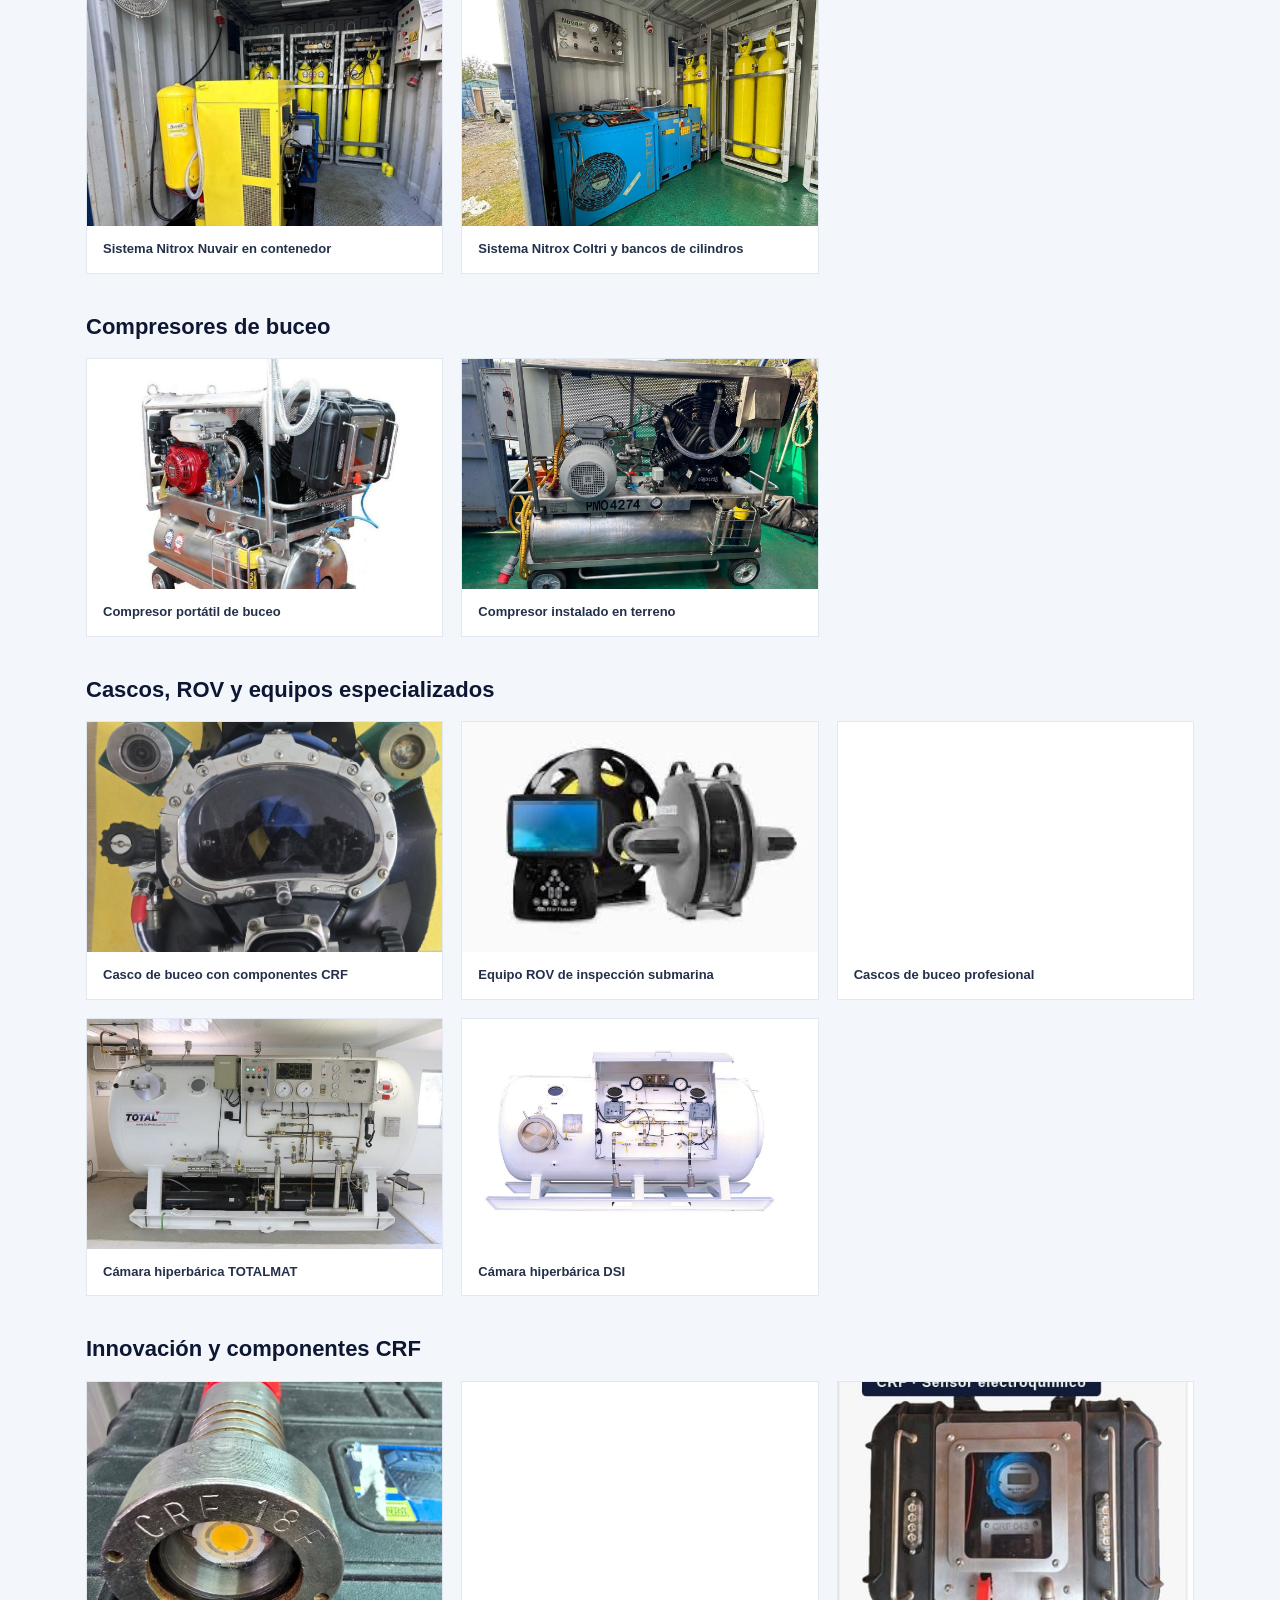
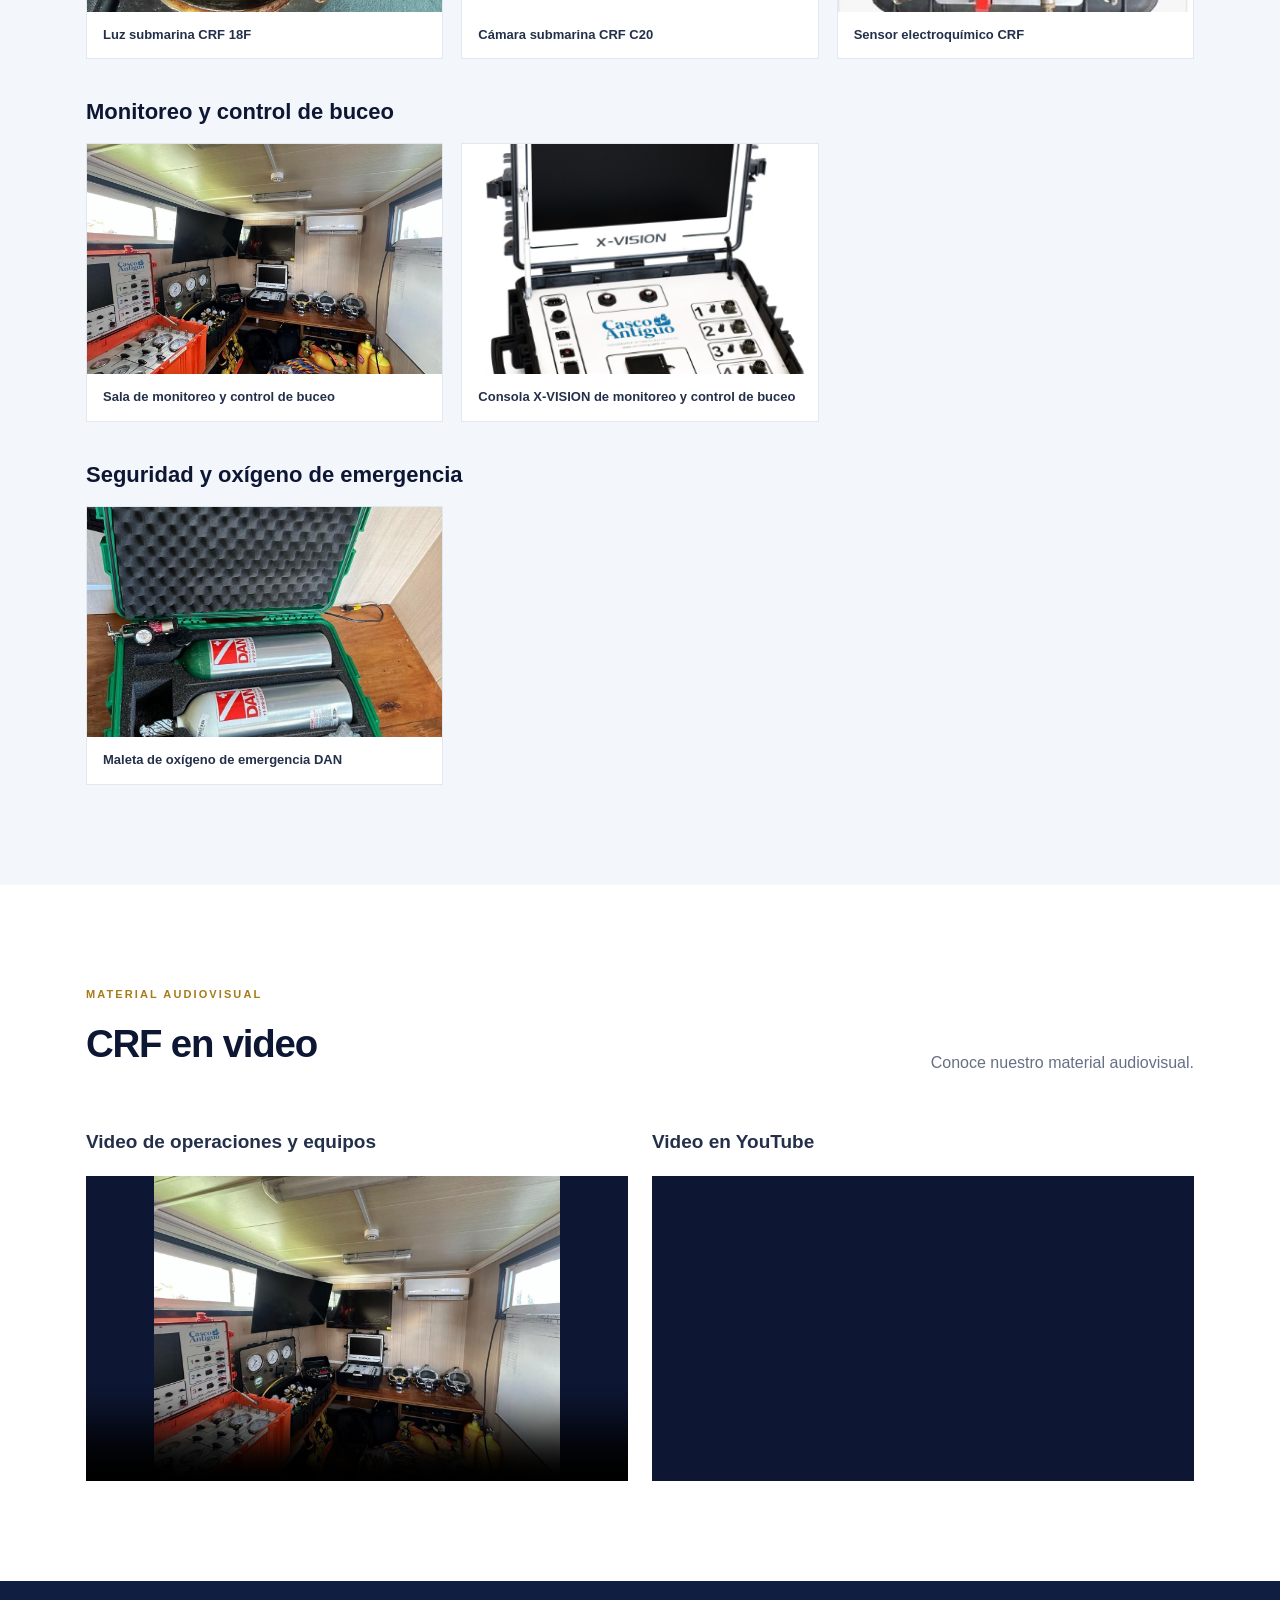
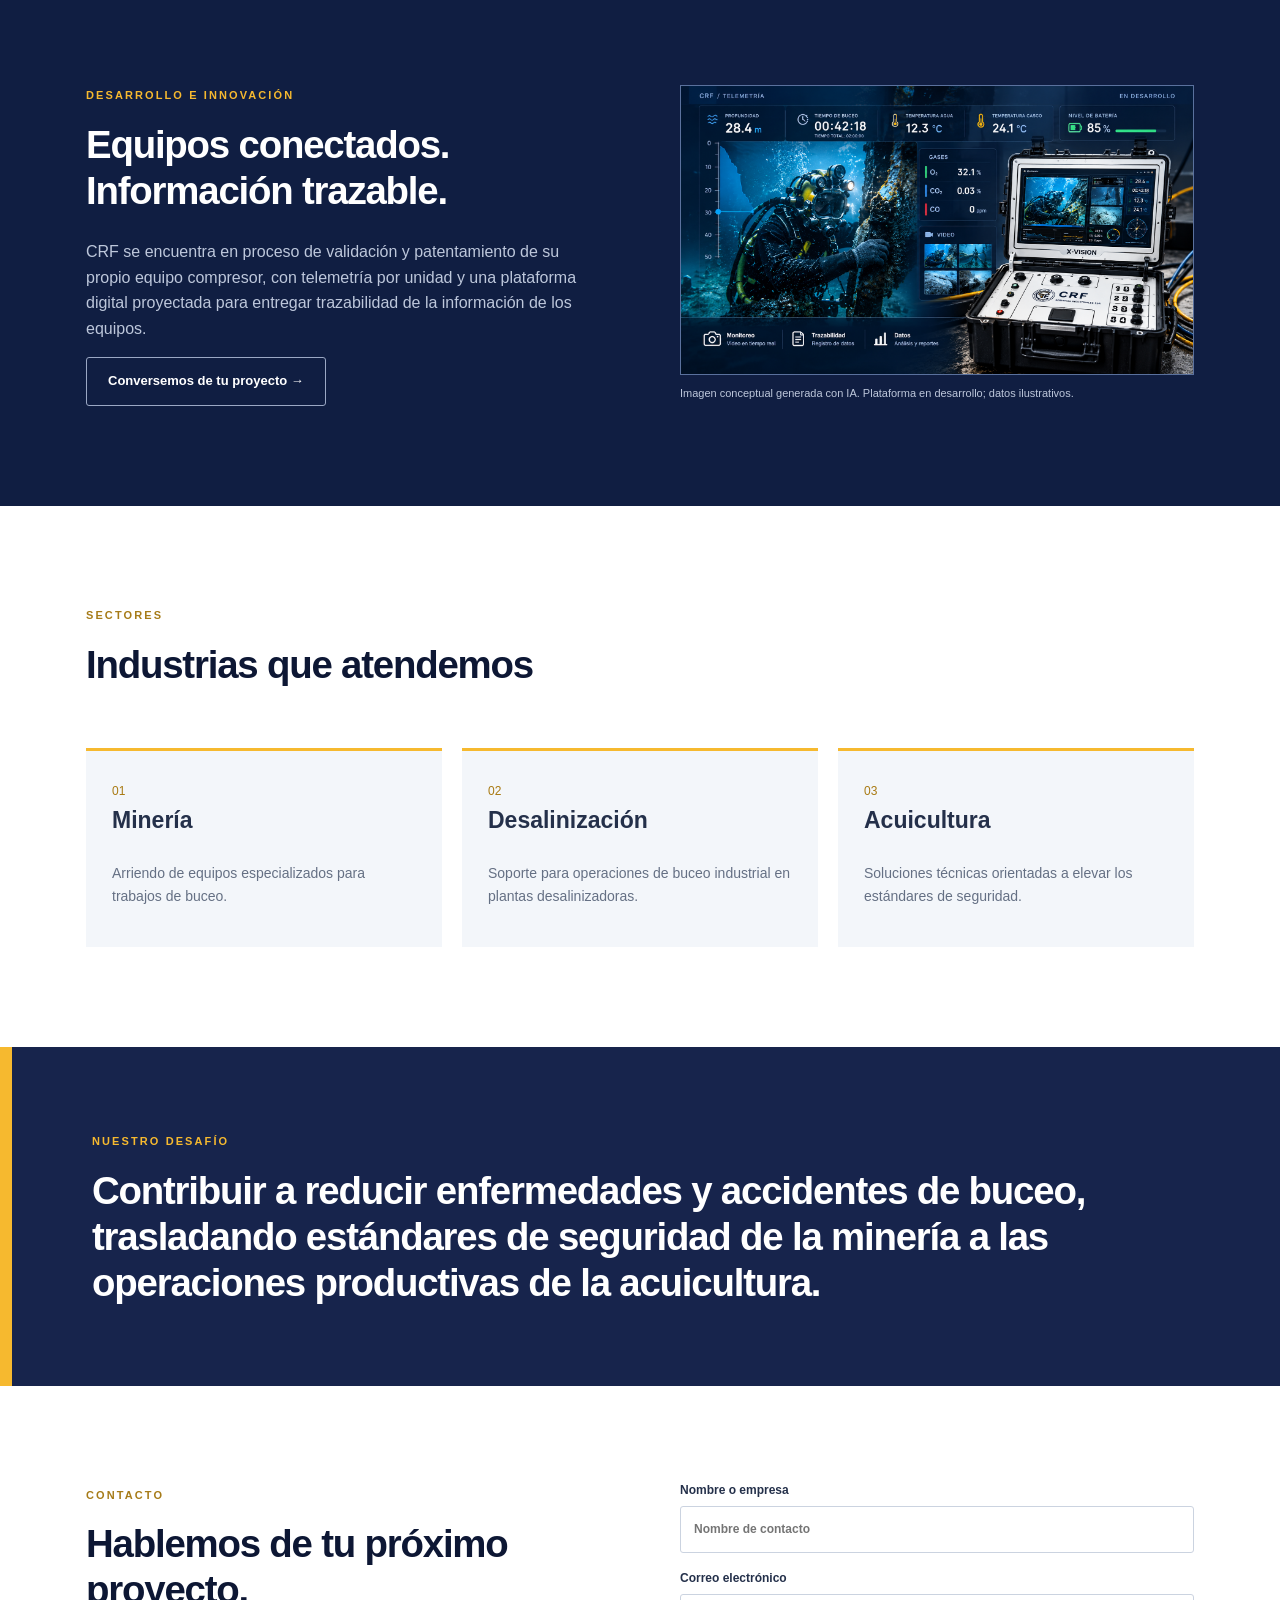
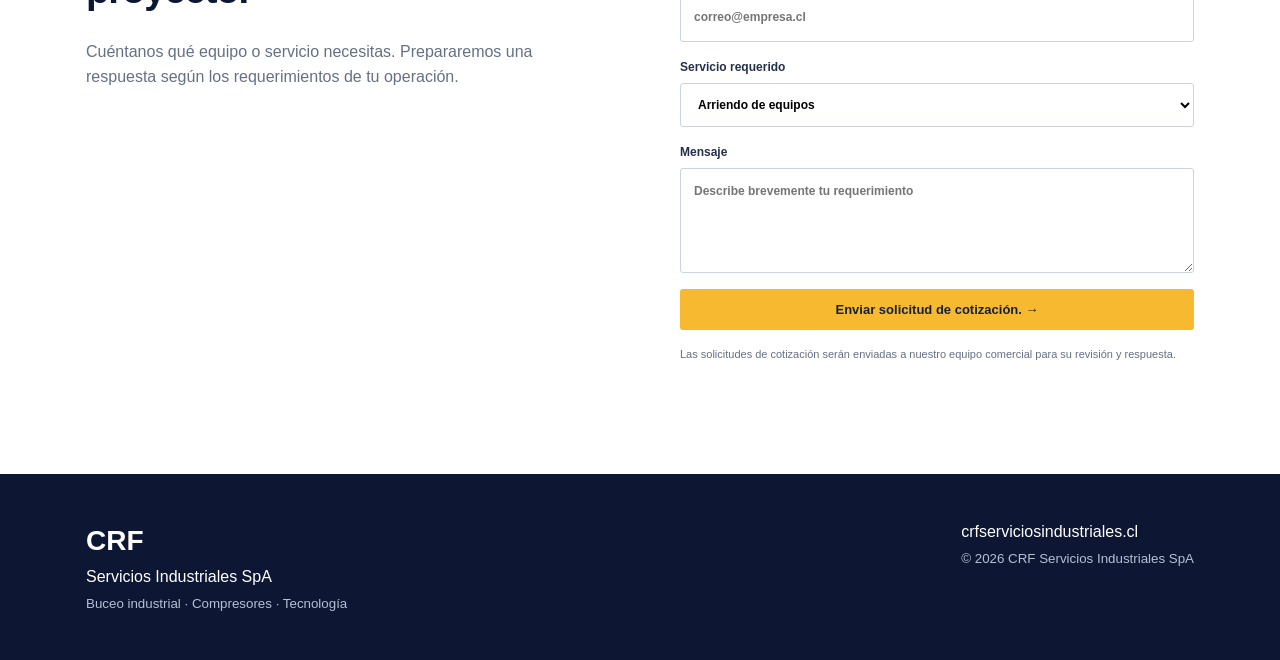
==== commit 15073f14: "Configurar redirección de cotizaciones CRF" ====
--- a/index.html
+++ b/index.html
@@ -9,7 +9,9 @@
 <section class="section pale" id="galeria"><div class="wrap"><div class="sectionhead"><div><span class="eyebrow dark">NUESTRA TECNOLOGÍA EN IMÁGENES</span><h2>Equipos e instalaciones</h2></div><p>Registro fotográfico de equipamiento y soluciones para operaciones de buceo industrial.</p></div><h3 class="gallery-heading">Sistemas Nitrox y bancos de gases</h3><div class="photo-grid"><figure class="photo-card"><img alt="Sistema Nuvair de compresión" decoding="async" loading="lazy" src="nitrox-nuvair.jpg"/><figcaption>Sistema Nuvair de compresión</figcaption></figure><figure class="photo-card"><img alt="Sistema Coltri de generación Nitrox" decoding="async" loading="lazy" src="nitrox-coltri.jpg"/><figcaption>Sistema Coltri de generación Nitrox</figcaption></figure><figure class="photo-card"><img alt="Contenedor de equipos de generación Nitrox" decoding="async" loading="lazy" src="contenedor-nitrox-equipos.jpg"/><figcaption>Contenedor de equipos de generación Nitrox</figcaption></figure><figure class="photo-card"><img alt="Sistema Nitrox Nuvair en contenedor" decoding="async" loading="lazy" src="contenedor-nitrox-nuvair.jpg"/><figcaption>Sistema Nitrox Nuvair en contenedor</figcaption></figure><figure class="photo-card"><img alt="Sistema Nitrox Coltri y bancos de cilindros" decoding="async" loading="lazy" src="contenedor-coltri-2.jpg"/><figcaption>Sistema Nitrox Coltri y bancos de cilindros</figcaption></figure></div><h3 class="gallery-heading">Compresores de buceo</h3><div class="photo-grid"><figure class="photo-card"><img alt="Compresor portátil de buceo" decoding="async" loading="lazy" src="compresor-portatil.jpg"/><figcaption>Compresor portátil de buceo</figcaption></figure><figure class="photo-card"><img alt="Compresor instalado en terreno" decoding="async" loading="lazy" src="compresor-terreno.jpg"/><figcaption>Compresor instalado en terreno</figcaption></figure></div><h3 class="gallery-heading">Cascos, ROV y equipos especializados</h3><div class="photo-grid"><figure class="photo-card"><img alt="Casco de buceo con componentes CRF" decoding="async" loading="lazy" src="casco-componentes-crf.jpg"/><figcaption>Casco de buceo con componentes CRF</figcaption></figure><figure class="photo-card"><img alt="Equipo ROV de inspección submarina" decoding="async" loading="lazy" src="rov-deep-trekker.jpg"/><figcaption>Equipo ROV de inspección submarina</figcaption></figure><figure class="photo-card"><img alt="Cascos de buceo profesional" decoding="async" loading="lazy" src="cascos-profesionales.jpg"/><figcaption>Cascos de buceo profesional</figcaption></figure><figure class="photo-card"><img alt="Cámara hiperbárica TOTALMAT" decoding="async" loading="lazy" src="camara-hiperbarica.jpg"/><figcaption>Cámara hiperbárica TOTALMAT</figcaption></figure><figure class="photo-card"><img alt="Cámara hiperbárica DSI" decoding="async" loading="lazy" src="camara-dsi.png"/><figcaption>Cámara hiperbárica DSI</figcaption></figure></div><h3 class="gallery-heading">Innovación y componentes CRF</h3><div class="photo-grid"><figure class="photo-card"><img alt="Luz submarina CRF 18F" decoding="async" loading="lazy" src="crf-componente-c18.jpg"/><figcaption>Luz submarina CRF 18F</figcaption></figure><figure class="photo-card"><img alt="Cámara submarina CRF C20" decoding="async" loading="lazy" src="crf-componente-c20.jpg"/><figcaption>Cámara submarina CRF C20</figcaption></figure><figure class="photo-card"><img alt="Sensor electroquímico CRF" decoding="async" loading="lazy" src="sensor-electroquimico-crf.jpg"/><figcaption>Sensor electroquímico CRF</figcaption></figure></div><h3 class="gallery-heading">Monitoreo y control de buceo</h3><div class="photo-grid"><figure class="photo-card"><img alt="Sala de monitoreo y control de buceo" decoding="async" loading="lazy" src="sala-control-buceo.jpg"/><figcaption>Sala de monitoreo y control de buceo</figcaption></figure><figure class="photo-card"><img alt="Consola X-VISION de monitoreo y control de buceo" decoding="async" loading="lazy" src="control-xvision.png"/><figcaption>Consola X-VISION de monitoreo y control de buceo</figcaption></figure></div><h3 class="gallery-heading">Seguridad y oxígeno de emergencia</h3><div class="photo-grid"><figure class="photo-card"><img alt="Maleta de oxígeno de emergencia DAN" decoding="async" loading="lazy" src="maleta-oxigeno-dan.jpg"/><figcaption>Maleta de oxígeno de emergencia DAN</figcaption></figure></div></div></section><section class="section wrap" id="videos"><div class="sectionhead"><div><span class="eyebrow dark">MATERIAL AUDIOVISUAL</span><h2>CRF en video</h2></div><p>Conoce nuestro material audiovisual.</p></div><div class="video-grid"><article><h3>Video de operaciones y equipos</h3><video controls="" playsinline="" poster="sala-control-buceo.jpg" preload="none"><source src="video-crf.mp4" type="video/mp4"/>Tu navegador no admite este video.</video></article><article><h3>Video en YouTube</h3><div class="video-frame"><iframe allow="accelerometer; autoplay; clipboard-write; encrypted-media; gyroscope; picture-in-picture; web-share" allowfullscreen="" loading="lazy" referrerpolicy="strict-origin-when-cross-origin" src="https://www.youtube-nocookie.com/embed/SJFTPEprJG4" title="Video CRF en YouTube"></iframe></div></article></div></section><section class="innovation" id="innovacion"><div class="wrap innovation-grid"><div><span class="eyebrow">DESARROLLO E INNOVACIÓN</span><h2>Equipos conectados. Información trazable.</h2><p>CRF se encuentra en proceso de validación y patentamiento de su propio equipo compresor, con telemetría por unidad y una plataforma digital proyectada para entregar trazabilidad de la información de los equipos.</p><a class="btn outline" href="#contacto">Conversemos de tu proyecto →</a></div><div class="telemetry telemetry-image"><img alt="Visualización conceptual de telemetría: profundidad, tiempo de buceo, temperatura y datos operativos" src="telemetria-conceptual.png"/><p class="concept-note">Imagen conceptual generada con IA. Plataforma en desarrollo; datos ilustrativos.</p></div></div></section>
 <section class="section wrap"><div class="sectionhead"><div><span class="eyebrow dark">SECTORES</span><h2>Industrias que atendemos</h2></div></div><div class="industries"><div><span>01</span><h3>Minería</h3><p>Arriendo de equipos especializados para trabajos de buceo.</p></div><div><span>02</span><h3>Desalinización</h3><p>Soporte para operaciones de buceo industrial en plantas desalinizadoras.</p></div><div><span>03</span><h3>Acuicultura</h3><p>Soluciones técnicas orientadas a elevar los estándares de seguridad.</p></div></div></section>
 <section class="mission"><div class="wrap"><span class="eyebrow">NUESTRO DESAFÍO</span><h2>Contribuir a reducir enfermedades y accidentes de buceo, trasladando estándares de seguridad de la minería a las operaciones productivas de la acuicultura.</h2></div></section>
-<section class="section wrap contact" id="contacto"><div><span class="eyebrow dark">CONTACTO</span><h2>Hablemos de tu próximo proyecto.</h2><p>Cuéntanos qué equipo o servicio necesitas. Prepararemos una respuesta según los requerimientos de tu operación.</p></div><form id="contact-form" action="https://formsubmit.co/controlygestion@crfchile.cl" method="POST"><label>Nombre o empresa<input name="nombre" placeholder="Nombre de contacto" required=""/></label><label>Correo electrónico<input name="correo" placeholder="correo@empresa.cl" required="" type="email"/></label><label>Servicio requerido<select name="servicio"><option>Arriendo de equipos</option><option>Compresores y mantenimiento</option><option>Filtración y detección de gases</option><option>Proyecto industrial</option><option>Otro servicio</option></select></label><label>Mensaje<textarea name="mensaje" placeholder="Describe brevemente tu requerimiento" required="" rows="4"></textarea></label><button class="btn primary" type="submit">Enviar solicitud de cotización. →</button><p class="formnote">Las solicitudes de cotización serán enviadas a nuestro equipo comercial para su revisión y respuesta.</p></form></section></main>
+<section class="section wrap contact" id="contacto"><div><span class="eyebrow dark">CONTACTO</span><h2>Hablemos de tu próximo proyecto.</h2><p>Cuéntanos qué equipo o servicio necesitas. Prepararemos una respuesta según los requerimientos de tu operación.</p></div><form id="contact-form" action="https://formsubmit.co/controlygestion@crfchile.cl" method="POST">
+<input type="hidden" name="_next" value="https://www.crfserviciosindustriales.cl/gracias.html">
+<label>Nombre o empresa<input name="nombre" placeholder="Nombre de contacto" required=""/></label><label>Correo electrónico<input name="correo" placeholder="correo@empresa.cl" required="" type="email"/></label><label>Servicio requerido<select name="servicio"><option>Arriendo de equipos</option><option>Compresores y mantenimiento</option><option>Filtración y detección de gases</option><option>Proyecto industrial</option><option>Otro servicio</option></select></label><label>Mensaje<textarea name="mensaje" placeholder="Describe brevemente tu requerimiento" required="" rows="4"></textarea></label><button class="btn primary" type="submit">Enviar solicitud de cotización. →</button><p class="formnote">Las solicitudes de cotización serán enviadas a nuestro equipo comercial para su revisión y respuesta.</p></form></section></main>
 <footer><div class="wrap footergrid"><div><strong>CRF</strong><p>Servicios Industriales SpA</p><small>Buceo industrial · Compresores · Tecnología</small></div><div><p>crfserviciosindustriales.cl</p><small>© <span id="year"></span> CRF Servicios Industriales SpA</small></div></div></footer><script src="script.js"></script>
 <!-- Botón flotante de WhatsApp CRF -->
 <a href="https://wa.me/56941580075?text=Hola%2C%20quiero%20consultar%20por%20los%20servicios%20de%20CRF"
